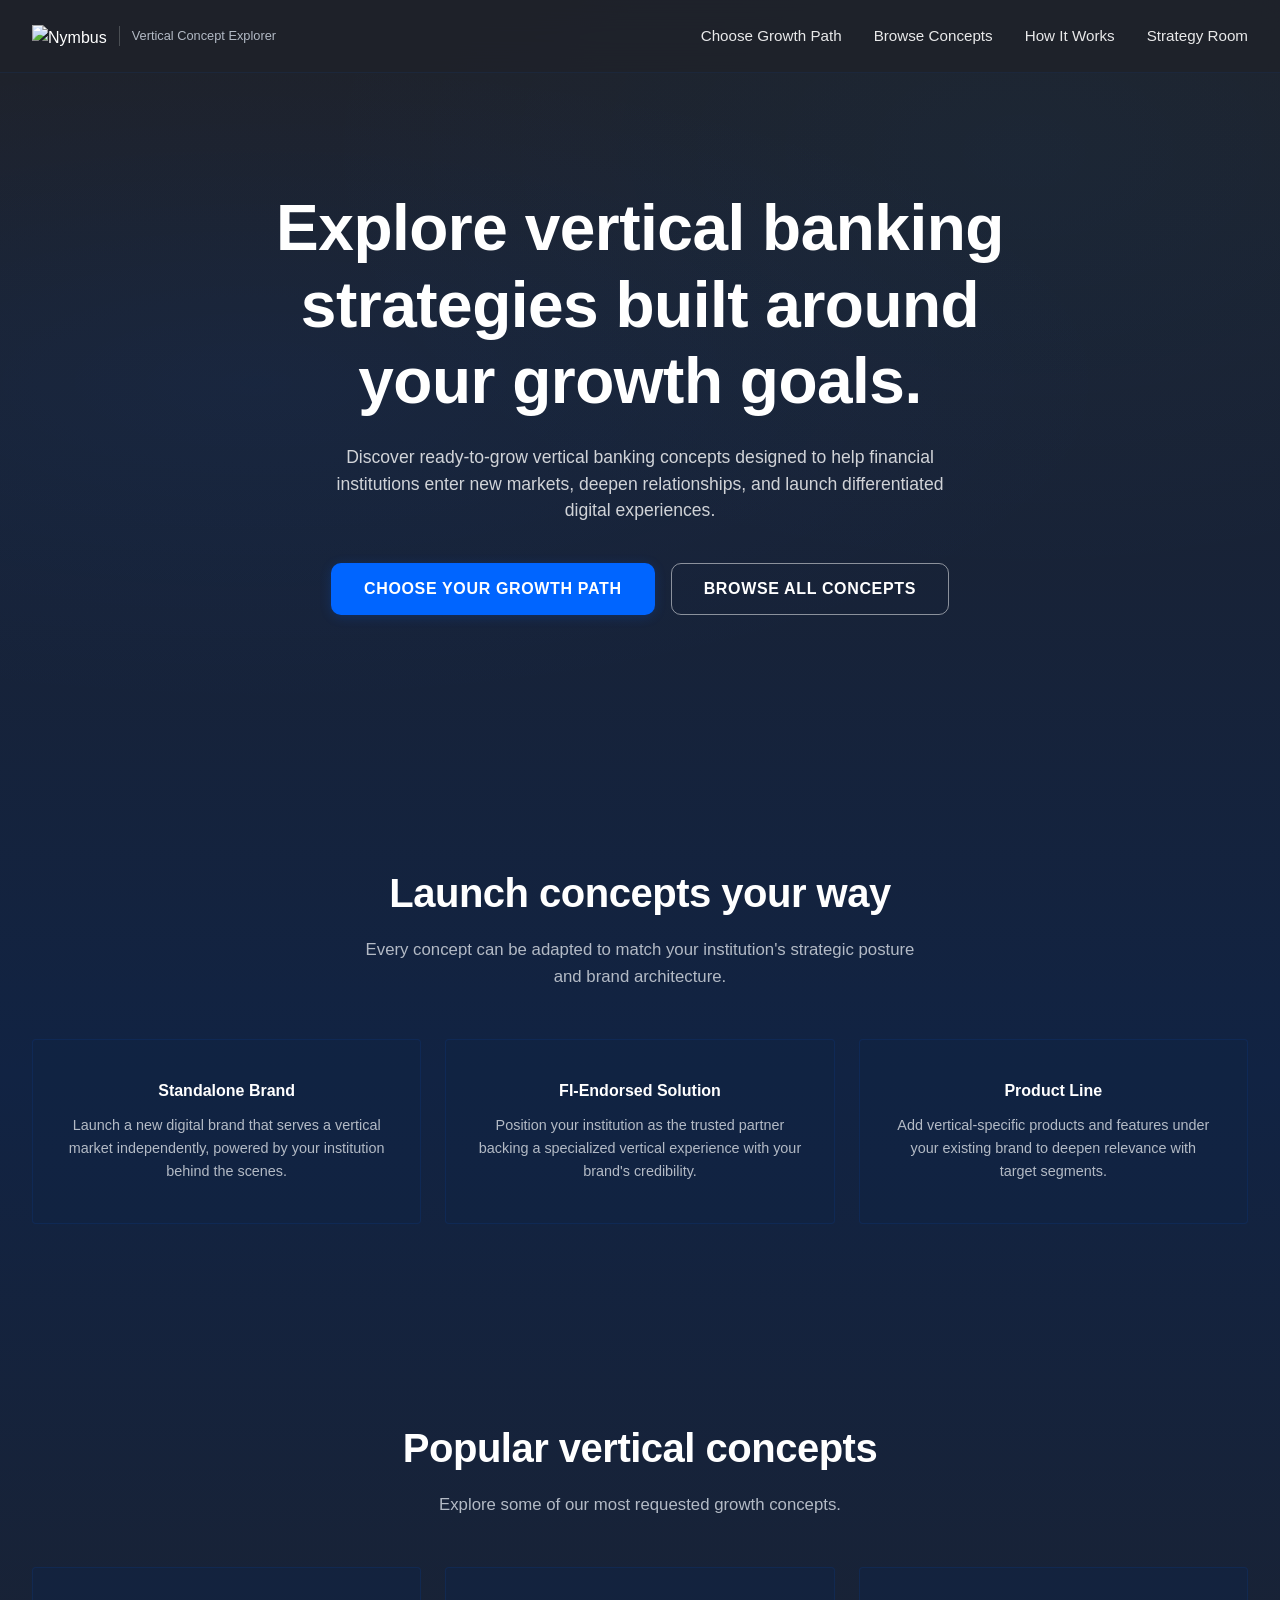
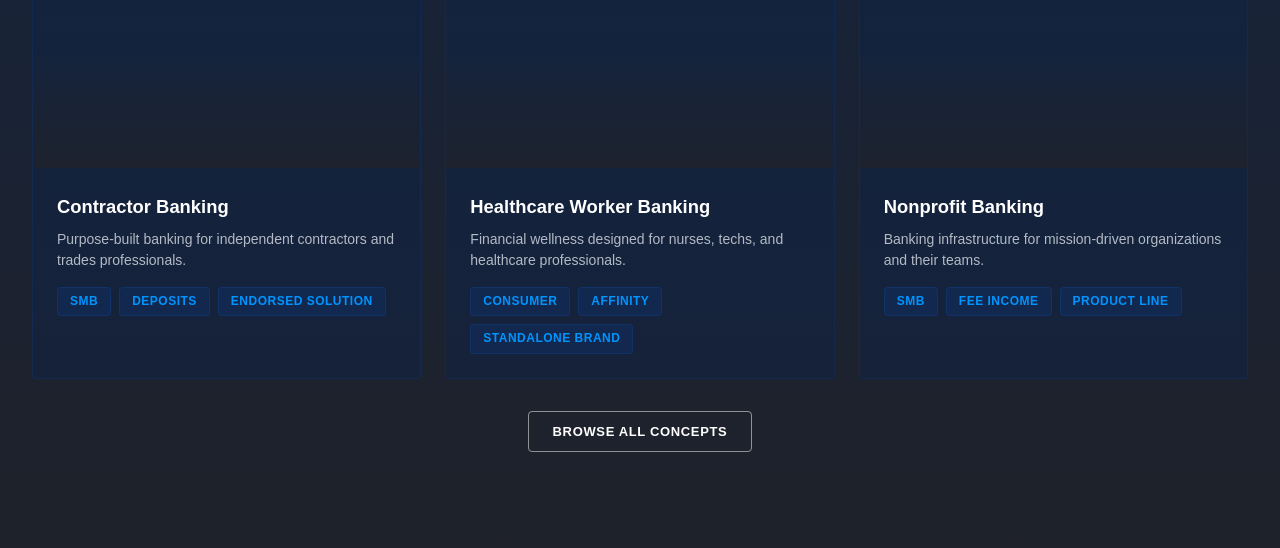
==== index.html @ 47cc2334 "Initial commit: Nymbus Vertical Concept Explorer prototype" ====
<!DOCTYPE html>
<html lang="en">
<head>
  <meta charset="UTF-8" />
  <meta name="viewport" content="width=device-width, initial-scale=1.0" />
  <title>Nymbus Vertical Concept Explorer</title>
  <link rel="stylesheet" href="https://use.typekit.net/bpi2fje.css" />
  <link rel="stylesheet" href="styles.css" />
</head>
<body>
  <nav class="top-nav" id="topNav">
    <div class="nav-container">
      <a href="#" class="nav-logo" onclick="navigateTo('home')">
        <img src="https://res.cloudinary.com/duio2kdnj/image/upload/v1780571440/nymbus-vertical-explorer/nymbus-logo.svg" alt="Nymbus" class="logo-img" />
        <span class="logo-sub">Vertical Concept Explorer</span>
      </a>
      <div class="nav-links">
        <a href="#" onclick="navigateTo('wizard')">Choose Growth Path</a>
        <a href="#" onclick="navigateTo('browse')">Browse Concepts</a>
        <a href="#" onclick="navigateTo('how-it-works')">How It Works</a>
        <a href="#" onclick="navigateTo('strategy-room')">Strategy Room</a>
      </div>
      <button class="nav-toggle" onclick="toggleMobileNav()" aria-label="Toggle navigation">
        <span></span><span></span><span></span>
      </button>
    </div>
    <div class="mobile-nav" id="mobileNav">
      <a href="#" onclick="navigateTo('wizard')">Choose Growth Path</a>
      <a href="#" onclick="navigateTo('browse')">Browse Concepts</a>
      <a href="#" onclick="navigateTo('how-it-works')">How It Works</a>
      <a href="#" onclick="navigateTo('strategy-room')">Strategy Room</a>
    </div>
  </nav>

  <main id="appContent">
    <!-- Pages injected by JS -->
  </main>

  <!-- Strategy Room Modal -->
  <div class="modal-overlay" id="strategyModal">
    <div class="modal-content">
      <button class="modal-close" onclick="closeModal()">&times;</button>
      <h2>Added to Strategy Room</h2>
      <p>This concept has been added to your institution's Aligned strategy room. Your team can review, compare, and prioritize concepts collaboratively.</p>
      <button class="btn btn-primary" onclick="closeModal()">Continue Exploring</button>
    </div>
  </div>

  <script src="data.js"></script>
  <script src="app.js"></script>
</body>
</html>
---- styles.css ----
/* ============================================================
   NYMBUS VERTICAL CONCEPT EXPLORER - STYLES
   Premium fintech visual language
   ============================================================ */

/* --- VARIABLES --- */
:root {
  --navy: #1F222A;
  --navy-light: #112343;
  --navy-mid: #1a2d4a;
  --charcoal: #1F222A;
  --slate: #2d3f54;
  --accent: #0065FF;
  --accent-light: #0094FF;
  --accent-glow: rgba(0, 101, 255, 0.12);
  --accent-gradient: linear-gradient(135deg, #0065FF 0%, #0094FF 100%);
  --text-primary: #FFFFFF;
  --text-secondary: #B3BAC5;
  --text-muted: #7a8a9e;
  --card-bg: rgba(17, 35, 67, 0.6);
  --card-border: rgba(0, 101, 255, 0.1);
  --card-hover-border: rgba(0, 148, 255, 0.3);
  --radius: 4px;
  --radius-lg: 4px;
  --shadow: 0 4px 24px rgba(0, 0, 0, 0.3);
  --shadow-lg: 0 8px 48px rgba(0, 0, 0, 0.4);
  --transition: all 0.3s cubic-bezier(0.4, 0, 0.2, 1);
  --font: 'proxima-nova', -apple-system, BlinkMacSystemFont, 'Segoe UI', sans-serif;
  --purple: #998DD9;
  --green: #36B37E;
  --teal: #00C7E6;
  --amber: #FFAB00;
}

/* --- RESET & BASE --- */
*, *::before, *::after {
  margin: 0;
  padding: 0;
  box-sizing: border-box;
}

html {
  scroll-behavior: smooth;
}

body {
  font-family: var(--font);
  background: linear-gradient(#1F222A 0%, #112343 50%, #1F222A 100%);
  color: var(--text-primary);
  line-height: 1.6;
  min-height: 100vh;
  overflow-x: hidden;
  -webkit-font-smoothing: antialiased;
}

a {
  text-decoration: none;
  color: inherit;
}

ul {
  list-style: none;
}

img {
  max-width: 100%;
  display: block;
}

.container {
  max-width: 1280px;
  margin: 0 auto;
  padding: 0 2rem;
}

.text-center {
  text-align: center;
}

/* --- NAVIGATION --- */
.top-nav {
  position: fixed;
  top: 0;
  left: 0;
  right: 0;
  z-index: 1000;
  background: rgba(31, 34, 42, 0.89);
  backdrop-filter: blur(20px);
  border-bottom: 1px solid rgba(0, 101, 255, 0.08);
}

.nav-container {
  max-width: 1280px;
  margin: 0 auto;
  padding: 0 2rem;
  display: flex;
  align-items: center;
  justify-content: space-between;
  height: 72px;
}

.nav-logo {
  display: flex;
  align-items: center;
  gap: 0.75rem;
}

.logo-img {
  height: 22px;
  width: auto;
}

.logo-sub {
  font-size: 0.8rem;
  color: var(--text-secondary);
  font-weight: 400;
  border-left: 1px solid rgba(255, 255, 255, 0.2);
  padding-left: 0.75rem;
}

.nav-links {
  display: flex;
  gap: 2rem;
}

.nav-links a {
  font-size: 15.2px;
  color: rgba(255, 255, 255, 0.9);
  transition: var(--transition);
  font-weight: 400;
}

.nav-links a:hover {
  color: var(--accent-light);
}

.nav-toggle {
  display: none;
  flex-direction: column;
  gap: 5px;
  background: none;
  border: none;
  cursor: pointer;
  padding: 8px;
}

.nav-toggle span {
  display: block;
  width: 24px;
  height: 2px;
  background: var(--text-primary);
  transition: var(--transition);
  border-radius: 2px;
}

.nav-toggle.active span:nth-child(1) {
  transform: rotate(45deg) translate(5px, 5px);
}

.nav-toggle.active span:nth-child(2) {
  opacity: 0;
}

.nav-toggle.active span:nth-child(3) {
  transform: rotate(-45deg) translate(5px, -5px);
}

.mobile-nav {
  display: none;
  flex-direction: column;
  padding: 1rem 2rem 1.5rem;
  gap: 1rem;
  border-top: 1px solid rgba(0, 101, 255, 0.08);
}

.mobile-nav.active {
  display: flex;
}

.mobile-nav a {
  color: var(--text-secondary);
  font-size: 1rem;
  padding: 0.5rem 0;
}

/* --- BUTTONS --- */
.btn {
  display: inline-flex;
  align-items: center;
  justify-content: center;
  gap: 0.5rem;
  padding: 0.75rem 1.5rem;
  border-radius: 4px;
  font-family: var(--font);
  font-size: 13px;
  font-weight: 700;
  letter-spacing: 0.65px;
  text-transform: uppercase;
  cursor: pointer;
  transition: var(--transition);
  border: none;
  white-space: nowrap;
}

.btn-primary {
  background: var(--accent);
  color: #fff;
  border: 1px solid rgba(0, 101, 255, 0.5);
  box-shadow: 0 2px 12px rgba(0, 101, 255, 0.2);
}

.btn-primary:hover {
  background: var(--accent-light);
  transform: translateY(-1px);
  box-shadow: 0 4px 20px rgba(0, 101, 255, 0.3);
}

.btn-primary:disabled {
  opacity: 0.4;
  cursor: not-allowed;
  transform: none;
  box-shadow: none;
}

.btn-secondary {
  background: transparent;
  color: #fff;
  border: 1px solid rgba(255, 255, 255, 0.5);
}

.btn-secondary:hover {
  background: rgba(255, 255, 255, 0.05);
  border-color: rgba(255, 255, 255, 0.7);
}

.btn-ghost {
  background: transparent;
  color: var(--text-secondary);
}

.btn-ghost:hover {
  color: var(--text-primary);
}

.btn-lg {
  padding: 1rem 2rem;
  font-size: 1rem;
  border-radius: 10px;
}

.btn-sm {
  padding: 0.5rem 1rem;
  font-size: 0.8rem;
}

.btn-full {
  width: 100%;
}

/* --- HERO SECTION --- */
.hero {
  position: relative;
  min-height: 85vh;
  display: flex;
  align-items: center;
  justify-content: center;
  padding: 120px 2rem 80px;
  overflow: hidden;
}

.hero-bg {
  position: absolute;
  inset: 0;
  background:
    radial-gradient(ellipse at 20% 50%, rgba(0, 101, 255, 0.06) 0%, transparent 60%),
    radial-gradient(ellipse at 80% 20%, rgba(0, 148, 255, 0.04) 0%, transparent 50%);
}

.hero-content {
  position: relative;
  max-width: 800px;
  text-align: center;
}

.hero-headline {
  font-size: clamp(2.2rem, 5vw, 64px);
  font-weight: 800;
  line-height: 1.2;
  letter-spacing: -0.5px;
  margin-bottom: 1.5rem;
  color: #FFFFFF;
}

.hero-subhead {
  font-size: clamp(1rem, 2vw, 1.1rem);
  color: rgba(255, 255, 255, 0.8);
  line-height: 1.5;
  margin-bottom: 2.5rem;
  max-width: 640px;
  margin-left: auto;
  margin-right: auto;
}

.hero-ctas {
  display: flex;
  gap: 1rem;
  justify-content: center;
  flex-wrap: wrap;
}

/* --- BRAND MODELS SECTION --- */
.brand-models {
  padding: 6rem 0;
  background: transparent;
}

.section-title {
  font-size: 40px;
  font-weight: 700;
  letter-spacing: -0.5px;
  text-align: center;
  margin-bottom: 0.75rem;
}

.section-subtitle {
  text-align: center;
  color: var(--text-secondary);
  font-size: 1.05rem;
  margin-bottom: 3rem;
  max-width: 560px;
  margin-left: auto;
  margin-right: auto;
}

.models-grid {
  display: grid;
  grid-template-columns: repeat(auto-fit, minmax(280px, 1fr));
  gap: 1.5rem;
}

.model-card {
  background: var(--card-bg);
  border: 1px solid var(--card-border);
  border-radius: var(--radius-lg);
  padding: 2.5rem 2rem;
  text-align: center;
  transition: var(--transition);
}

.model-card:hover {
  border-color: var(--card-hover-border);
  transform: translateY(-4px);
  box-shadow: var(--shadow);
}

.model-card h3 {
  font-size: 16px;
  font-weight: 600;
  line-height: 1.375;
  margin-bottom: 0.75rem;
}

.model-card p {
  color: var(--text-secondary);
  font-size: 0.9rem;
  line-height: 1.6;
}

/* --- FEATURED PREVIEW --- */
.featured-preview {
  padding: 6rem 0;
}

.preview-grid {
  display: grid;
  grid-template-columns: repeat(auto-fit, minmax(320px, 1fr));
  gap: 1.5rem;
}

/* --- CONCEPT CARDS --- */
.concept-card {
  background: var(--card-bg);
  border: 1px solid var(--card-border);
  border-radius: var(--radius-lg);
  overflow: hidden;
  cursor: pointer;
  transition: var(--transition);
}

.concept-card:hover {
  border-color: var(--card-hover-border);
  transform: translateY(-4px);
  box-shadow: var(--shadow-lg);
}

.card-image {
  height: 200px;
  background-size: cover;
  background-position: center;
  position: relative;
}

.card-image-overlay {
  position: absolute;
  inset: 0;
  background: linear-gradient(180deg, transparent 40%, rgba(31, 34, 42, 0.8) 100%);
}

.card-body {
  padding: 1.5rem;
}

.card-title {
  font-size: 1.15rem;
  font-weight: 600;
  margin-bottom: 0.5rem;
}

.card-desc {
  color: var(--text-secondary);
  font-size: 0.875rem;
  line-height: 1.5;
  margin-bottom: 1rem;
}

.card-tags {
  display: flex;
  flex-wrap: wrap;
  gap: 0.5rem;
}

.card-actions {
  display: flex;
  gap: 0.75rem;
  margin-top: 1.25rem;
  flex-wrap: wrap;
}

/* --- TAGS --- */
.tag {
  display: inline-block;
  padding: 0.25rem 0.75rem;
  border-radius: 4px;
  font-size: 12px;
  font-weight: 700;
  letter-spacing: 0.5px;
  text-transform: uppercase;
  background: rgba(0, 101, 255, 0.1);
  color: var(--accent-light);
  border: 1px solid rgba(0, 101, 255, 0.15);
}

.tag-light {
  background: rgba(255, 255, 255, 0.15);
  color: #fff;
  border-color: rgba(255, 255, 255, 0.25);
}


/* --- WIZARD --- */
.wizard-page {
  min-height: 100vh;
  display: flex;
  align-items: center;
  justify-content: center;
  padding: 120px 2rem 80px;
}

.wizard-container {
  max-width: 720px;
  width: 100%;
}

.wizard-progress {
  margin-bottom: 3rem;
}

.progress-bar {
  height: 4px;
  background: var(--slate);
  border-radius: 4px;
  overflow: hidden;
  margin-bottom: 1.5rem;
}

.progress-fill {
  height: 100%;
  background: var(--accent-gradient);
  transition: width 0.4s cubic-bezier(0.4, 0, 0.2, 1);
  border-radius: 4px;
}

.progress-steps {
  display: flex;
  justify-content: space-between;
}

.progress-step {
  width: 32px;
  height: 32px;
  border-radius: 50%;
  display: flex;
  align-items: center;
  justify-content: center;
  font-size: 0.8rem;
  font-weight: 600;
  background: var(--slate);
  color: var(--text-muted);
  transition: var(--transition);
}

.progress-step.active {
  background: var(--accent);
  color: #fff;
  box-shadow: 0 0 12px rgba(0, 101, 255, 0.4);
}

.progress-step.completed {
  background: rgba(0, 101, 255, 0.2);
  color: var(--accent-light);
}

.wizard-content {
  text-align: center;
}

.wizard-question {
  font-size: clamp(1.8rem, 4vw, 2.4rem);
  font-weight: 700;
  margin-bottom: 0.75rem;
}

.wizard-subtitle {
  color: var(--text-secondary);
  font-size: 1rem;
  margin-bottom: 2.5rem;
}

.wizard-options {
  display: grid;
  gap: 0.75rem;
  margin-bottom: 2.5rem;
}

.wizard-option {
  display: flex;
  align-items: center;
  gap: 1.25rem;
  padding: 1.25rem 1.5rem;
  background: var(--card-bg);
  border: 1px solid var(--card-border);
  border-radius: var(--radius);
  cursor: pointer;
  transition: var(--transition);
  text-align: left;
  font-family: var(--font);
  color: var(--text-primary);
  width: 100%;
}

.wizard-option:hover {
  border-color: var(--card-hover-border);
  background: rgba(0, 101, 255, 0.05);
}

.wizard-option.selected {
  border-color: var(--accent);
  background: var(--accent-glow);
  box-shadow: 0 0 20px rgba(0, 101, 255, 0.1);
}

.option-content {
  display: flex;
  flex-direction: column;
  gap: 0.2rem;
}

.option-label {
  font-size: 1rem;
  font-weight: 600;
}

.option-desc {
  font-size: 0.85rem;
  color: var(--text-secondary);
}

.wizard-nav {
  display: flex;
  justify-content: space-between;
  align-items: center;
}

/* --- RESULTS PAGE --- */
.results-page {
  padding: 120px 0 80px;
}

.results-header {
  text-align: center;
  margin-bottom: 3rem;
}

.results-header h1 {
  font-size: clamp(1.8rem, 4vw, 2.4rem);
  font-weight: 700;
  margin-bottom: 1.5rem;
}

.results-why {
  max-width: 640px;
  margin: 0 auto;
  padding: 1.5rem 2rem;
  background: var(--accent-glow);
  border: 1px solid rgba(0, 101, 255, 0.15);
  border-radius: var(--radius);
}

.results-why h3 {
  font-size: 0.9rem;
  color: var(--accent-light);
  text-transform: uppercase;
  letter-spacing: 0.5px;
  margin-bottom: 0.5rem;
}

.results-why p {
  color: var(--text-secondary);
  font-size: 0.95rem;
}

.results-grid {
  display: grid;
  grid-template-columns: repeat(auto-fit, minmax(320px, 1fr));
  gap: 1.5rem;
  margin-bottom: 3rem;
}

.results-actions {
  display: flex;
  justify-content: center;
  gap: 1rem;
  flex-wrap: wrap;
}

/* --- BROWSE PAGE (Netflix-style) --- */
.browse-page {
  padding-top: 72px;
}

.browse-hero {
  padding: 4rem 2rem 2rem;
  text-align: center;
}

.browse-hero h1 {
  font-size: clamp(1.8rem, 4vw, 2.8rem);
  font-weight: 700;
  margin-bottom: 0.75rem;
}

.browse-hero p {
  color: var(--text-secondary);
  font-size: 1.05rem;
  max-width: 560px;
  margin: 0 auto;
}

.browse-row {
  padding: 2rem 0;
}

.row-title {
  font-size: 1.4rem;
  font-weight: 600;
  padding: 0 2rem;
  margin-bottom: 1.25rem;
}

.row-scroll {
  display: flex;
  gap: 1.25rem;
  overflow-x: auto;
  padding: 0 2rem 1.5rem;
  scroll-snap-type: x mandatory;
  -webkit-overflow-scrolling: touch;
  scrollbar-width: none;
}

.row-scroll::-webkit-scrollbar {
  display: none;
}

.browse-tile {
  flex-shrink: 0;
  width: 320px;
  border-radius: var(--radius-lg);
  overflow: hidden;
  cursor: pointer;
  transition: var(--transition);
  scroll-snap-align: start;
  background: var(--card-bg);
  border: 1px solid var(--card-border);
}

.browse-tile:hover {
  transform: scale(1.03);
  border-color: var(--card-hover-border);
  box-shadow: var(--shadow-lg);
}

.tile-image {
  height: 180px;
  background-size: cover;
  background-position: center;
  position: relative;
}

.tile-overlay {
  position: absolute;
  inset: 0;
  background: linear-gradient(180deg, transparent 30%, rgba(31, 34, 42, 0.7) 100%);
}

.tile-content {
  padding: 1.25rem;
}

.tile-name {
  font-size: 1.05rem;
  font-weight: 600;
  margin-bottom: 0.4rem;
}

.tile-desc {
  font-size: 0.8rem;
  color: var(--text-secondary);
  margin-bottom: 0.75rem;
  line-height: 1.4;
}

.tile-tags {
  display: flex;
  flex-wrap: wrap;
  gap: 0.4rem;
}

/* --- CONCEPT DETAIL PAGE --- */
.concept-detail {
  padding-top: 72px;
}

.concept-hero {
  height: 50vh;
  min-height: 360px;
  background-size: cover;
  background-position: center;
  position: relative;
  display: flex;
  align-items: flex-end;
}

.concept-hero-overlay {
  position: absolute;
  inset: 0;
  background: linear-gradient(180deg, rgba(31, 34, 42, 0.3) 0%, rgba(31, 34, 42, 0.95) 100%);
}

.concept-hero-content {
  position: relative;
  padding: 3rem 2rem;
  max-width: 1280px;
  margin: 0 auto;
  width: 100%;
}

.btn-back {
  margin-bottom: 1.5rem;
}

.concept-hero-content h1 {
  font-size: clamp(2rem, 5vw, 3rem);
  font-weight: 700;
  margin-bottom: 0.75rem;
}

.concept-hero-desc {
  font-size: 1.1rem;
  color: var(--text-secondary);
  margin-bottom: 1.25rem;
  max-width: 600px;
}

.concept-hero-tags {
  display: flex;
  gap: 0.5rem;
  flex-wrap: wrap;
}

.concept-body {
  padding-top: 3rem;
  padding-bottom: 4rem;
}

.concept-grid {
  display: grid;
  grid-template-columns: 1fr 360px;
  gap: 3rem;
}

.detail-section {
  margin-bottom: 2.5rem;
}

.detail-section h2 {
  font-size: 16px;
  font-weight: 700;
  letter-spacing: 0.8px;
  text-transform: uppercase;
  margin-bottom: 0.75rem;
  color: var(--accent-light);
}

.detail-section p {
  color: var(--text-secondary);
  line-height: 1.7;
}

.feature-list {
  list-style: none;
}

.feature-list li {
  padding: 0.6rem 0;
  padding-left: 1.5rem;
  position: relative;
  color: var(--text-secondary);
  border-bottom: 1px solid rgba(0, 101, 255, 0.05);
}

.feature-list li::before {
  content: '→';
  position: absolute;
  left: 0;
  color: var(--accent);
}

/* --- SIDEBAR --- */
.sidebar-card {
  background: var(--card-bg);
  border: 1px solid var(--card-border);
  border-radius: var(--radius-lg);
  padding: 2rem;
  margin-bottom: 1.5rem;
}

.sidebar-card h3 {
  font-size: 1rem;
  font-weight: 600;
  margin-bottom: 1.25rem;
}

.sidebar-facts {
  display: flex;
  flex-direction: column;
  gap: 1rem;
}

.fact {
  display: flex;
  justify-content: space-between;
  align-items: center;
  padding-bottom: 0.75rem;
  border-bottom: 1px solid rgba(0, 101, 255, 0.06);
}

.fact-label {
  font-size: 0.85rem;
  color: var(--text-muted);
}

.fact-value {
  font-size: 0.9rem;
  font-weight: 500;
  color: var(--text-primary);
}

.sidebar-actions {
  display: flex;
  flex-direction: column;
  gap: 0.75rem;
}

.related-section {
  margin-top: 4rem;
  padding-top: 3rem;
  border-top: 1px solid rgba(0, 101, 255, 0.08);
}

.related-section h2 {
  font-size: 1.5rem;
  font-weight: 600;
  margin-bottom: 1.5rem;
}

.related-grid {
  display: grid;
  grid-template-columns: repeat(auto-fit, minmax(300px, 1fr));
  gap: 1.5rem;
}

/* --- HOW IT WORKS --- */
.how-it-works-page {
  padding: 140px 0 80px;
}

.how-it-works-page h1 {
  font-size: clamp(2rem, 4vw, 3rem);
  font-weight: 700;
  text-align: center;
  margin-bottom: 0.75rem;
}

.page-subtitle {
  text-align: center;
  color: var(--text-secondary);
  font-size: 1.05rem;
  max-width: 560px;
  margin: 0 auto 3rem;
}

.steps-grid {
  display: grid;
  grid-template-columns: repeat(auto-fit, minmax(260px, 1fr));
  gap: 1.5rem;
}

.step-card {
  background: var(--card-bg);
  border: 1px solid var(--card-border);
  border-radius: var(--radius-lg);
  padding: 2.5rem 2rem;
  transition: var(--transition);
}

.step-card:hover {
  border-color: var(--card-hover-border);
  transform: translateY(-2px);
}

.step-number {
  font-size: 2.5rem;
  font-weight: 800;
  color: var(--accent);
  margin-bottom: 1rem;
}

.step-card h3 {
  font-size: 1.15rem;
  font-weight: 600;
  margin-bottom: 0.75rem;
}

.step-card p {
  color: var(--text-secondary);
  font-size: 0.9rem;
  line-height: 1.6;
}

/* --- STRATEGY ROOM --- */
.strategy-room-page {
  padding: 140px 0 80px;
}

.strategy-room-page h1 {
  font-size: clamp(2rem, 4vw, 3rem);
  font-weight: 700;
  text-align: center;
  margin-bottom: 0.75rem;
}

.empty-state {
  text-align: center;
  padding: 4rem 2rem;
  max-width: 500px;
  margin: 3rem auto 0;
}

.empty-state h2 {
  font-size: 1.4rem;
  margin-bottom: 0.75rem;
}

.empty-state p {
  color: var(--text-secondary);
  font-size: 0.95rem;
  margin-bottom: 2rem;
  line-height: 1.6;
}

.empty-actions {
  display: flex;
  gap: 1rem;
  justify-content: center;
  flex-wrap: wrap;
}

/* --- MODAL --- */
.modal-overlay {
  position: fixed;
  inset: 0;
  z-index: 2000;
  background: rgba(0, 0, 0, 0.7);
  backdrop-filter: blur(8px);
  display: flex;
  align-items: center;
  justify-content: center;
  padding: 2rem;
  opacity: 0;
  pointer-events: none;
  transition: opacity 0.3s ease;
}

.modal-overlay.active {
  opacity: 1;
  pointer-events: all;
}

.modal-content {
  background: var(--charcoal);
  border: 1px solid var(--card-border);
  border-radius: 4px;
  padding: 3rem;
  max-width: 480px;
  width: 100%;
  text-align: center;
  position: relative;
  transform: scale(0.95);
  transition: transform 0.3s ease;
}

.modal-overlay.active .modal-content {
  transform: scale(1);
}

.modal-close {
  position: absolute;
  top: 1rem;
  right: 1.25rem;
  background: none;
  border: none;
  color: var(--text-muted);
  font-size: 1.5rem;
  cursor: pointer;
  padding: 0.5rem;
  line-height: 1;
}

.modal-close:hover {
  color: var(--text-primary);
}

.modal-content h2 {
  font-size: 1.4rem;
  margin-bottom: 0.75rem;
}

.modal-content p {
  color: var(--text-secondary);
  font-size: 0.95rem;
  line-height: 1.6;
  margin-bottom: 2rem;
}

/* --- RESPONSIVE --- */
@media (max-width: 1024px) {
  .concept-grid {
    grid-template-columns: 1fr;
  }

  .concept-sidebar {
    order: -1;
  }
}

@media (max-width: 768px) {
  .nav-links {
    display: none;
  }

  .nav-toggle {
    display: flex;
  }

  .mobile-nav {
    display: none;
  }

  .mobile-nav.active {
    display: flex;
  }

  .hero {
    min-height: 70vh;
    padding: 100px 1.5rem 60px;
  }

  .hero-ctas {
    flex-direction: column;
    align-items: center;
  }

  .models-grid {
    grid-template-columns: 1fr;
  }

  .preview-grid,
  .results-grid,
  .related-grid {
    grid-template-columns: 1fr;
  }

  .browse-tile {
    width: 280px;
  }

  .wizard-option {
    padding: 1rem 1.25rem;
  }

  .concept-hero {
    height: 40vh;
    min-height: 280px;
  }

  .concept-hero-content {
    padding: 2rem 1.5rem;
  }

  .steps-grid {
    grid-template-columns: 1fr;
  }

  .container {
    padding: 0 1.5rem;
  }
}

@media (max-width: 480px) {
  .hero-headline {
    font-size: 1.8rem;
  }

  .wizard-question {
    font-size: 1.5rem;
  }

  .browse-tile {
    width: 260px;
  }

  .logo-sub {
    display: none;
  }
}

/* --- TRANSITIONS --- */
#appContent {
  transition: opacity 0.2s ease, transform 0.2s ease;
}

/* --- SCROLLBAR STYLING --- */
::-webkit-scrollbar {
  width: 8px;
  height: 8px;
}

::-webkit-scrollbar-track {
  background: var(--navy);
}

::-webkit-scrollbar-thumb {
  background: var(--slate);
  border-radius: 4px;
}

::-webkit-scrollbar-thumb:hover {
  background: var(--text-muted);
}
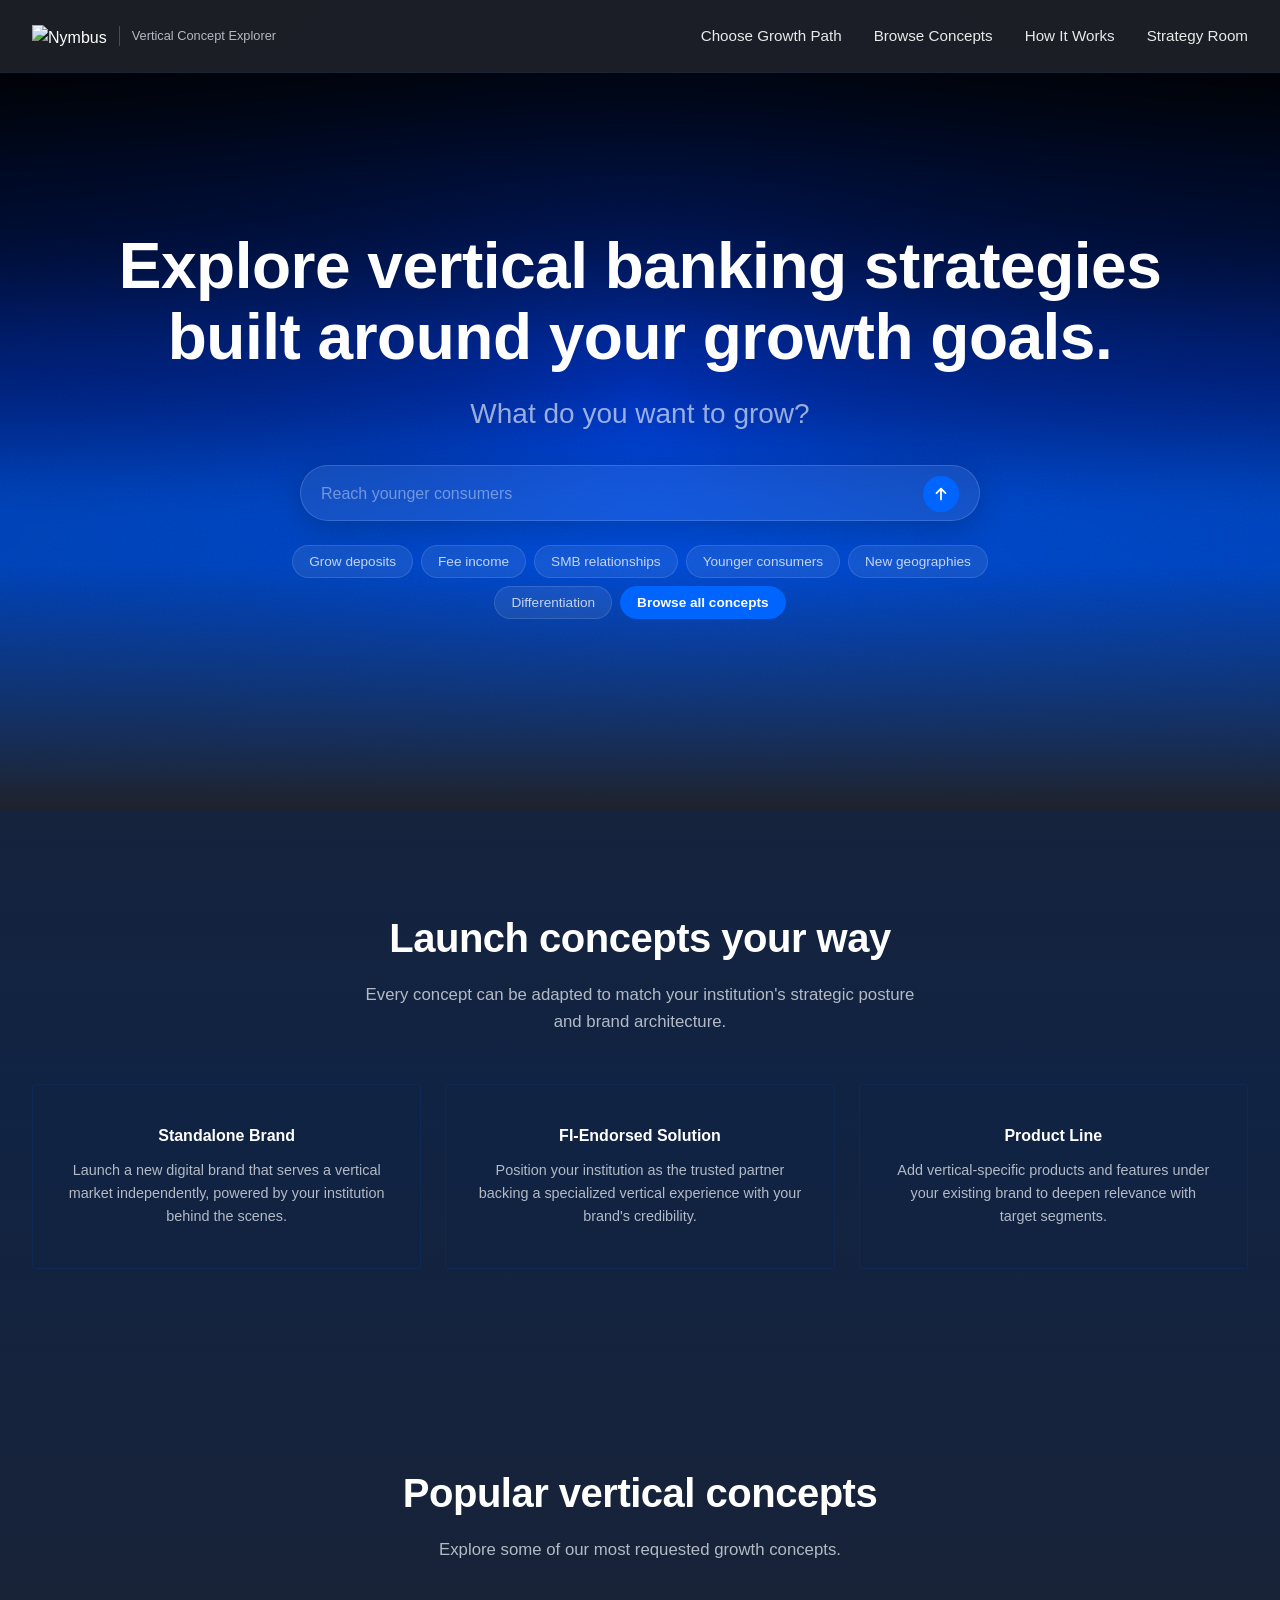
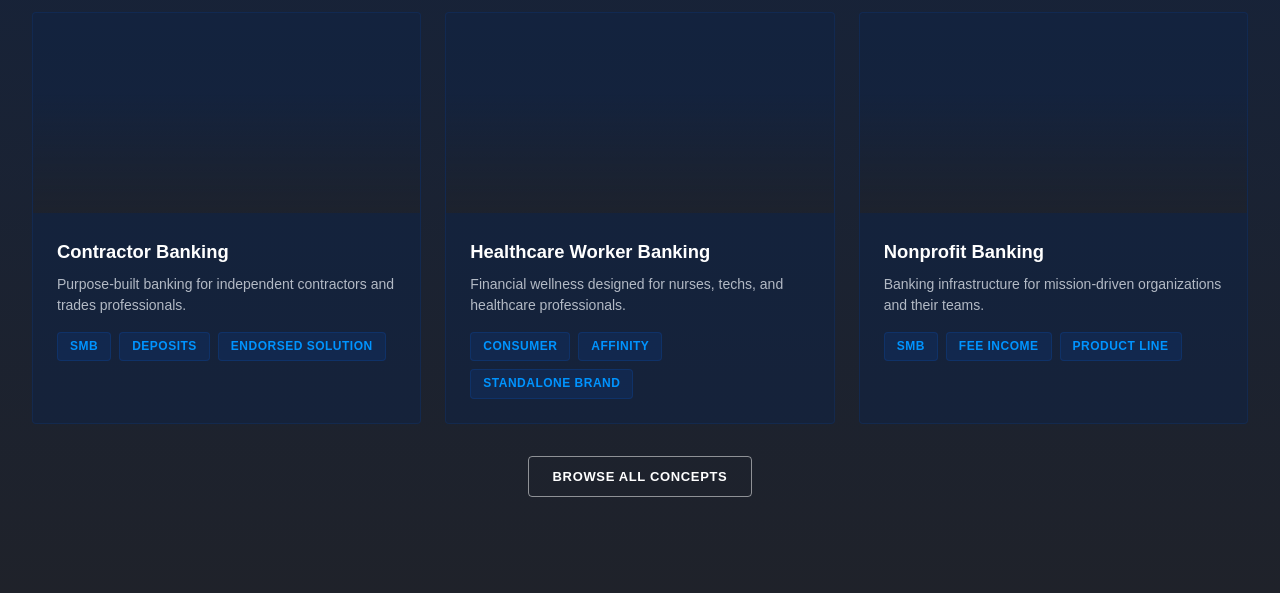
==== commit 92035bab: "Replace wizard hero with chat-style guided flow interface - Add WebGL shader background with mouse-r" ====
--- a/index.html
+++ b/index.html
@@ -47,6 +47,7 @@
   </div>
 
   <script src="data.js"></script>
+  <script src="chat-hero.js"></script>
   <script src="app.js"></script>
 </body>
 </html>
--- a/styles.css
+++ b/styles.css
@@ -257,10 +257,10 @@
   width: 100%;
 }
 
-/* --- HERO SECTION --- */
-.hero {
+/* --- CHAT HERO SECTION --- */
+.chat-hero {
   position: relative;
-  min-height: 85vh;
+  min-height: 90vh;
   display: flex;
   align-items: center;
   justify-content: center;
@@ -268,44 +268,343 @@
   overflow: hidden;
 }
 
-.hero-bg {
+.chat-hero-canvas {
   position: absolute;
   inset: 0;
-  background:
-    radial-gradient(ellipse at 20% 50%, rgba(0, 101, 255, 0.06) 0%, transparent 60%),
-    radial-gradient(ellipse at 80% 20%, rgba(0, 148, 255, 0.04) 0%, transparent 50%);
-}
-
-.hero-content {
+  width: 100%;
+  height: 100%;
+  display: block;
+}
+
+.chat-hero-grain {
+  position: absolute;
+  inset: 0;
+  pointer-events: none;
+  mix-blend-mode: overlay;
+  opacity: 0.15;
+  background-image: url("data:image/svg+xml,%3Csvg viewBox='0 0 512 512' xmlns='http://www.w3.org/2000/svg'%3E%3Cfilter id='noise'%3E%3CfeTurbulence type='fractalNoise' baseFrequency='0.9' numOctaves='4' stitchTiles='stitch'/%3E%3C/filter%3E%3Crect width='100%25' height='100%25' filter='url(%23noise)'/%3E%3C/svg%3E");
+}
+
+.chat-hero-fade {
+  position: absolute;
+  bottom: 0;
+  left: 0;
+  right: 0;
+  height: 30%;
+  background: linear-gradient(to bottom, transparent, #1F222A);
+  pointer-events: none;
+}
+
+.chat-hero-content {
   position: relative;
-  max-width: 800px;
+  z-index: 10;
+  width: 100%;
+  max-width: 1140px;
+  margin: 0 auto;
   text-align: center;
 }
 
-.hero-headline {
+.chat-hero-headline {
   font-size: clamp(2.2rem, 5vw, 64px);
   font-weight: 800;
-  line-height: 1.2;
+  line-height: 1.1;
   letter-spacing: -0.5px;
+  color: #fff;
   margin-bottom: 1.5rem;
-  color: #FFFFFF;
-}
-
-.hero-subhead {
-  font-size: clamp(1rem, 2vw, 1.1rem);
+}
+
+.chat-hero-subquestion {
+  font-size: clamp(1.2rem, 2.5vw, 28px);
+  color: rgba(255, 255, 255, 0.6);
+  line-height: 1.3;
+  margin-bottom: 2rem;
+}
+
+/* --- CHAT PROMPT BOX --- */
+.chat-prompt-wrapper {
+  max-width: 680px;
+  margin: 0 auto 1.5rem;
+}
+
+.chat-prompt-box {
+  background: rgba(255, 255, 255, 0.08);
+  backdrop-filter: blur(16px);
+  -webkit-backdrop-filter: blur(16px);
+  border: 1px solid rgba(255, 255, 255, 0.15);
+  border-radius: 28px;
+  overflow: hidden;
+  transition: max-height 0.4s ease-in-out;
+  max-height: 56px;
+  box-shadow: 0 8px 32px rgba(0, 0, 0, 0.2);
+}
+
+.chat-input-row {
+  display: flex;
+  align-items: center;
+  padding: 0 1.25rem;
+  height: 56px;
+}
+
+.chat-input-container {
+  flex: 1;
+  position: relative;
+  height: 100%;
+  display: flex;
+  align-items: center;
+}
+
+.chat-input {
+  width: 100%;
+  background: transparent;
+  border: none;
+  outline: none;
+  color: #fff;
+  font-family: var(--font);
+  font-size: 1rem;
+  position: relative;
+  z-index: 2;
+}
+
+.chat-placeholder {
+  position: absolute;
+  inset: 0;
+  display: flex;
+  align-items: center;
+  color: rgba(255, 255, 255, 0.4);
+  font-size: 1rem;
+  pointer-events: none;
+  z-index: 1;
+  transition: opacity 0.4s ease, transform 0.4s ease;
+}
+
+.chat-submit-btn {
+  width: 36px;
+  height: 36px;
+  display: flex;
+  align-items: center;
+  justify-content: center;
+  background: #0065FF;
+  color: #fff;
+  border: none;
+  border-radius: 50%;
+  cursor: pointer;
+  flex-shrink: 0;
+  margin-left: 1rem;
+  transition: background 0.2s ease;
+}
+
+.chat-submit-btn:hover {
+  background: #0050cc;
+}
+
+/* --- CHAT RESPONSE AREA --- */
+#chatResponse {
+  overflow: hidden;
+}
+
+.chat-response-inner {
+  padding: 0 1.5rem 1.5rem;
+  text-align: left;
+}
+
+.chat-divider {
+  height: 1px;
+  background: rgba(255, 255, 255, 0.1);
+  margin-bottom: 1.25rem;
+}
+
+.chat-step-indicator {
+  font-size: 12px;
+  font-weight: 700;
+  letter-spacing: 0.6px;
+  text-transform: uppercase;
+  color: var(--accent-light);
+  margin-bottom: 0.5rem;
+}
+
+.chat-response-heading {
+  font-size: 1.15rem;
+  font-weight: 700;
+  color: #fff;
+  margin-bottom: 1rem;
+}
+
+.chat-response-body {
+  font-size: 0.9rem;
+  color: rgba(255, 255, 255, 0.6);
+  line-height: 1.6;
+  margin-bottom: 1.25rem;
+}
+
+/* --- CHAT OPTION PILLS (inside response) --- */
+.chat-option-pills {
+  display: flex;
+  flex-wrap: wrap;
+  gap: 0.5rem;
+}
+
+.chat-option-pill {
+  padding: 0.5rem 1rem;
+  background: rgba(255, 255, 255, 0.08);
+  border: 1px solid rgba(255, 255, 255, 0.15);
+  color: rgba(255, 255, 255, 0.85);
+  font-family: var(--font);
+  font-size: 0.85rem;
+  font-weight: 500;
+  border-radius: 100px;
+  cursor: pointer;
+  transition: all 0.2s ease;
+}
+
+.chat-option-pill:hover {
+  background: rgba(255, 255, 255, 0.18);
+  border-color: rgba(255, 255, 255, 0.3);
+  color: #fff;
+}
+
+/* --- CHAT RESULT CARDS --- */
+.chat-result-cards {
+  display: flex;
+  flex-direction: column;
+  gap: 0.75rem;
+  margin-bottom: 1.25rem;
+}
+
+.chat-result-card {
+  display: flex;
+  align-items: center;
+  gap: 0.75rem;
+  padding: 0.6rem;
+  background: rgba(255, 255, 255, 0.05);
+  border: 1px solid rgba(255, 255, 255, 0.1);
+  border-radius: 12px;
+  cursor: pointer;
+  transition: all 0.2s ease;
+}
+
+.chat-result-card:hover {
+  background: rgba(255, 255, 255, 0.12);
+  border-color: rgba(0, 148, 255, 0.3);
+}
+
+.chat-result-img {
+  width: 48px;
+  height: 48px;
+  border-radius: 8px;
+  background-size: cover;
+  background-position: center;
+  flex-shrink: 0;
+}
+
+.chat-result-info {
+  display: flex;
+  flex-direction: column;
+  gap: 0.15rem;
+  overflow: hidden;
+}
+
+.chat-result-name {
+  font-size: 0.9rem;
+  font-weight: 600;
+  color: #fff;
+}
+
+.chat-result-desc {
+  font-size: 0.75rem;
+  color: rgba(255, 255, 255, 0.5);
+  white-space: nowrap;
+  overflow: hidden;
+  text-overflow: ellipsis;
+}
+
+/* --- CHAT ACTION PILLS --- */
+.chat-result-actions {
+  display: flex;
+  flex-wrap: wrap;
+  gap: 0.5rem;
+}
+
+.chat-action-pill {
+  padding: 0.5rem 1rem;
+  background: rgba(255, 255, 255, 0.08);
+  border: 1px solid rgba(255, 255, 255, 0.15);
   color: rgba(255, 255, 255, 0.8);
-  line-height: 1.5;
-  margin-bottom: 2.5rem;
-  max-width: 640px;
-  margin-left: auto;
-  margin-right: auto;
-}
-
-.hero-ctas {
-  display: flex;
-  gap: 1rem;
+  font-family: var(--font);
+  font-size: 0.8rem;
+  font-weight: 600;
+  border-radius: 100px;
+  cursor: pointer;
+  transition: all 0.2s ease;
+}
+
+.chat-action-pill:hover {
+  background: rgba(255, 255, 255, 0.18);
+}
+
+.chat-action-pill.chat-action-primary {
+  background: #0065FF;
+  border-color: #0065FF;
+  color: #fff;
+}
+
+.chat-action-pill.chat-action-primary:hover {
+  background: #0050cc;
+}
+
+/* --- PILLS ROW BELOW INPUT --- */
+.chat-pills {
+  display: flex;
+  flex-wrap: wrap;
   justify-content: center;
-  flex-wrap: wrap;
+  gap: 0.5rem;
+  max-width: 720px;
+  margin: 0 auto;
+}
+
+.chat-pill {
+  padding: 0.5rem 1rem;
+  background: rgba(255, 255, 255, 0.08);
+  border: 1px solid rgba(255, 255, 255, 0.12);
+  color: rgba(255, 255, 255, 0.75);
+  font-family: var(--font);
+  font-size: 0.85rem;
+  font-weight: 500;
+  border-radius: 100px;
+  cursor: pointer;
+  transition: all 0.2s ease;
+}
+
+.chat-pill:hover {
+  background: rgba(255, 255, 255, 0.18);
+  border-color: rgba(255, 255, 255, 0.25);
+  color: #fff;
+}
+
+.chat-pill-cta {
+  background: #0065FF;
+  border-color: #0065FF;
+  color: #fff;
+  font-weight: 600;
+}
+
+.chat-pill-cta:hover {
+  background: #0050cc;
+}
+
+/* --- ANIMATION --- */
+.animate-fadeSlideIn {
+  animation: fadeSlideIn 0.35s ease-out;
+}
+
+@keyframes fadeSlideIn {
+  from {
+    opacity: 0;
+    transform: translateY(-6px);
+  }
+  to {
+    opacity: 1;
+    transform: translateY(0);
+  }
 }
 
 /* --- BRAND MODELS SECTION --- */
@@ -1100,14 +1399,30 @@
     display: flex;
   }
 
-  .hero {
-    min-height: 70vh;
+  .chat-hero {
+    min-height: 75vh;
     padding: 100px 1.5rem 60px;
   }
 
-  .hero-ctas {
-    flex-direction: column;
-    align-items: center;
+  .chat-hero-headline {
+    font-size: 1.8rem;
+  }
+
+  .chat-hero-subquestion {
+    font-size: 1.1rem;
+  }
+
+  .chat-prompt-box {
+    border-radius: 22px;
+  }
+
+  .chat-pills {
+    gap: 0.4rem;
+  }
+
+  .chat-pill {
+    font-size: 0.8rem;
+    padding: 0.4rem 0.75rem;
   }
 
   .models-grid {
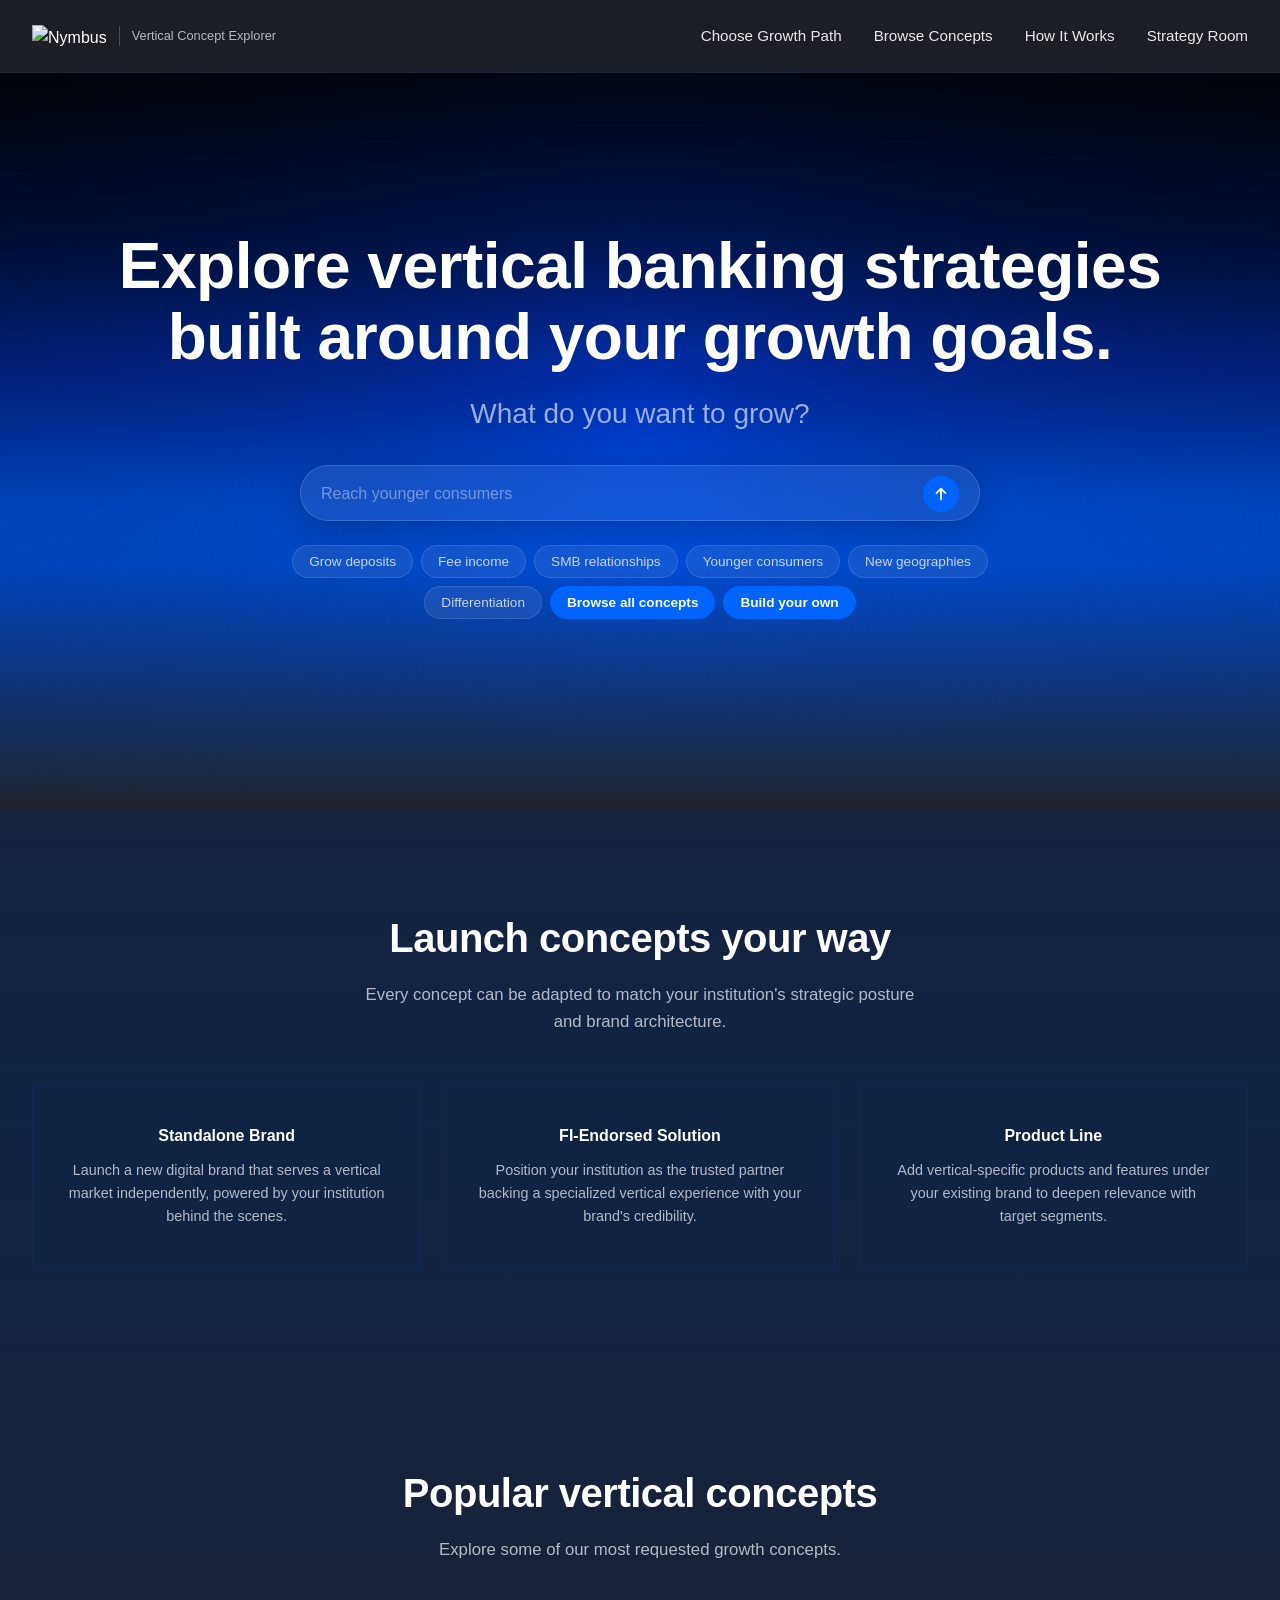
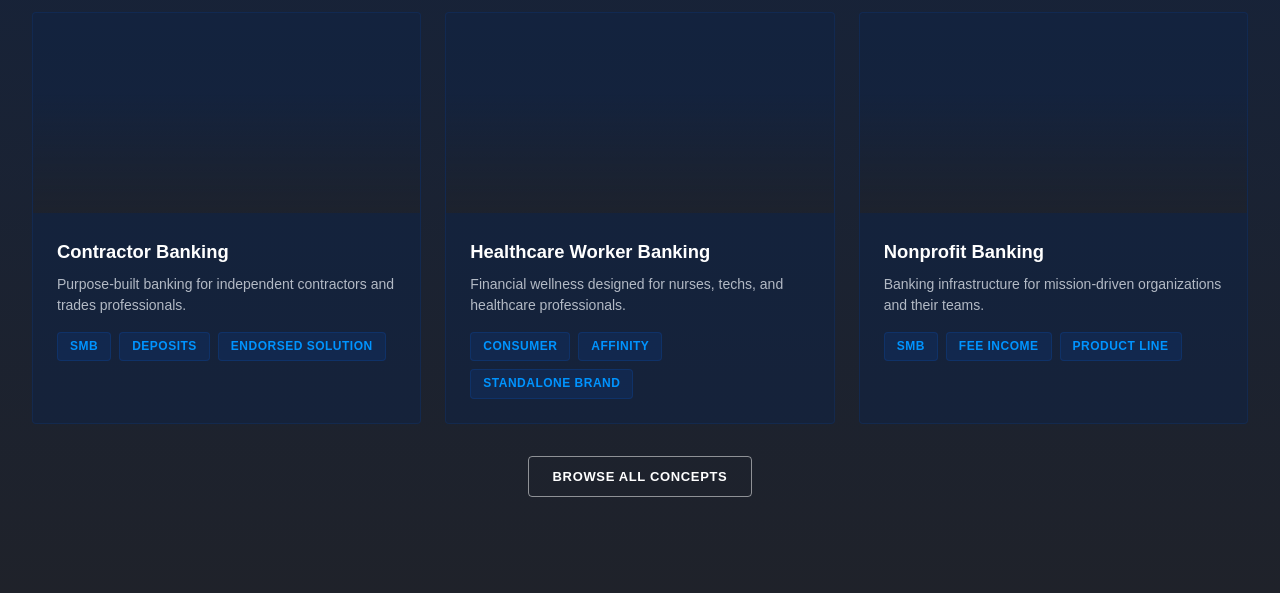
==== commit c7fe2e48: "Add multi-select, Build Your Own page, and Census market data - Chat flow steps 1-2 now support mult" ====
--- a/index.html
+++ b/index.html
@@ -47,6 +47,7 @@
   </div>
 
   <script src="data.js"></script>
+  <script src="census.js"></script>
   <script src="chat-hero.js"></script>
   <script src="app.js"></script>
 </body>
--- a/styles.css
+++ b/styles.css
@@ -1371,6 +1371,301 @@
   margin-bottom: 2rem;
 }
 
+/* --- MULTI-SELECT PILLS --- */
+.chat-pill-selected {
+  background: rgba(0, 101, 255, 0.25) !important;
+  border-color: rgba(0, 101, 255, 0.5) !important;
+  color: #fff !important;
+}
+
+.pill-check {
+  font-size: 0.7rem;
+  margin-right: 0.15rem;
+}
+
+.chat-multi-actions {
+  margin-top: 1rem;
+  display: flex;
+  justify-content: flex-end;
+}
+
+.chat-pill-disabled {
+  opacity: 0.4;
+  cursor: not-allowed !important;
+}
+
+/* --- CENSUS SECTION --- */
+.census-section {
+  margin-top: 2.5rem;
+  padding-top: 2.5rem;
+  border-top: 1px solid rgba(0, 101, 255, 0.08);
+}
+
+.census-header h2 {
+  font-size: 16px;
+  font-weight: 700;
+  letter-spacing: 0.8px;
+  text-transform: uppercase;
+  color: var(--accent-light);
+  margin-bottom: 0.5rem;
+}
+
+.census-header p {
+  color: var(--text-secondary);
+  font-size: 0.9rem;
+  margin-bottom: 1.25rem;
+}
+
+.census-controls {
+  display: flex;
+  gap: 0.75rem;
+  align-items: center;
+  margin-bottom: 1.5rem;
+}
+
+.census-select {
+  flex: 1;
+  max-width: 280px;
+  padding: 0.6rem 1rem;
+  background: rgba(17, 35, 67, 0.6);
+  border: 1px solid rgba(0, 101, 255, 0.15);
+  border-radius: 4px;
+  color: var(--text-primary);
+  font-family: var(--font);
+  font-size: 0.9rem;
+  outline: none;
+  cursor: pointer;
+}
+
+.census-select:focus {
+  border-color: var(--accent);
+}
+
+.census-select option {
+  background: var(--charcoal);
+  color: var(--text-primary);
+}
+
+.census-loading {
+  display: flex;
+  align-items: center;
+  gap: 0.75rem;
+  padding: 2rem 0;
+  color: var(--text-muted);
+  font-size: 0.9rem;
+}
+
+.census-spinner {
+  width: 18px;
+  height: 18px;
+  border: 2px solid rgba(0, 101, 255, 0.2);
+  border-top-color: var(--accent);
+  border-radius: 50%;
+  animation: spin 0.8s linear infinite;
+}
+
+@keyframes spin {
+  to { transform: rotate(360deg); }
+}
+
+.census-empty {
+  padding: 1.5rem 0;
+  color: var(--text-muted);
+  font-size: 0.9rem;
+}
+
+.census-data {
+  padding: 0;
+}
+
+.census-geo-label {
+  font-size: 0.8rem;
+  font-weight: 700;
+  letter-spacing: 0.5px;
+  text-transform: uppercase;
+  color: var(--text-muted);
+  margin-bottom: 1rem;
+}
+
+.census-metrics {
+  display: grid;
+  grid-template-columns: repeat(auto-fit, minmax(140px, 1fr));
+  gap: 1rem;
+  margin-bottom: 1rem;
+}
+
+.census-metric {
+  display: flex;
+  flex-direction: column;
+  gap: 0.25rem;
+  padding: 1rem;
+  background: rgba(0, 101, 255, 0.06);
+  border: 1px solid rgba(0, 101, 255, 0.1);
+  border-radius: 4px;
+}
+
+.census-metric-value {
+  font-size: 1.5rem;
+  font-weight: 800;
+  color: #fff;
+}
+
+.census-metric-label {
+  font-size: 0.75rem;
+  font-weight: 600;
+  letter-spacing: 0.3px;
+  text-transform: uppercase;
+  color: var(--text-muted);
+}
+
+.census-secondary {
+  display: flex;
+  gap: 2rem;
+  padding-top: 0.75rem;
+  border-top: 1px solid rgba(0, 101, 255, 0.06);
+  font-size: 0.8rem;
+  color: var(--text-muted);
+}
+
+.census-source {
+  margin-top: 1rem;
+  font-size: 0.7rem;
+  color: var(--text-muted);
+  opacity: 0.7;
+}
+
+/* --- BUILD YOUR OWN PAGE --- */
+.build-your-own-page {
+  padding: 140px 0 80px;
+}
+
+.byo-header {
+  text-align: center;
+  margin-bottom: 4rem;
+}
+
+.build-your-own-page h1 {
+  font-size: clamp(2rem, 4vw, 3rem);
+  font-weight: 700;
+  text-align: center;
+  margin-bottom: 0.75rem;
+}
+
+.byo-grid {
+  display: grid;
+  grid-template-columns: repeat(auto-fit, minmax(260px, 1fr));
+  gap: 1.5rem;
+  margin-bottom: 4rem;
+}
+
+.byo-card {
+  background: var(--card-bg);
+  border: 1px solid var(--card-border);
+  border-radius: 4px;
+  padding: 2rem;
+  transition: var(--transition);
+}
+
+.byo-card:hover {
+  border-color: var(--card-hover-border);
+  transform: translateY(-2px);
+}
+
+.byo-card-number {
+  font-size: 2rem;
+  font-weight: 800;
+  color: var(--accent);
+  margin-bottom: 0.75rem;
+}
+
+.byo-card h3 {
+  font-size: 16px;
+  font-weight: 600;
+  margin-bottom: 0.5rem;
+}
+
+.byo-card p {
+  color: var(--text-secondary);
+  font-size: 0.9rem;
+  line-height: 1.6;
+}
+
+.byo-examples {
+  margin-bottom: 4rem;
+}
+
+.byo-example-grid {
+  display: grid;
+  grid-template-columns: repeat(auto-fit, minmax(280px, 1fr));
+  gap: 1.5rem;
+}
+
+.byo-example {
+  background: var(--card-bg);
+  border: 1px solid var(--card-border);
+  border-radius: 4px;
+  overflow: hidden;
+  transition: var(--transition);
+}
+
+.byo-example:hover {
+  border-color: var(--card-hover-border);
+  transform: translateY(-2px);
+}
+
+.byo-example-img {
+  height: 140px;
+  background-size: cover;
+  background-position: center;
+}
+
+.byo-example-content {
+  padding: 1.25rem;
+}
+
+.byo-example-content h4 {
+  font-size: 1rem;
+  font-weight: 600;
+  margin-bottom: 0.4rem;
+}
+
+.byo-example-content p {
+  font-size: 0.85rem;
+  color: var(--text-secondary);
+  line-height: 1.5;
+}
+
+.byo-cta {
+  text-align: center;
+}
+
+.byo-cta-card {
+  background: var(--card-bg);
+  border: 1px solid var(--card-border);
+  border-radius: 4px;
+  padding: 3rem;
+  max-width: 600px;
+  margin: 0 auto;
+}
+
+.byo-cta-card h2 {
+  font-size: 1.5rem;
+  font-weight: 700;
+  margin-bottom: 0.75rem;
+}
+
+.byo-cta-card p {
+  color: var(--text-secondary);
+  margin-bottom: 2rem;
+}
+
+.byo-cta-actions {
+  display: flex;
+  gap: 1rem;
+  justify-content: center;
+  flex-wrap: wrap;
+}
+
 /* --- RESPONSIVE --- */
 @media (max-width: 1024px) {
   .concept-grid {
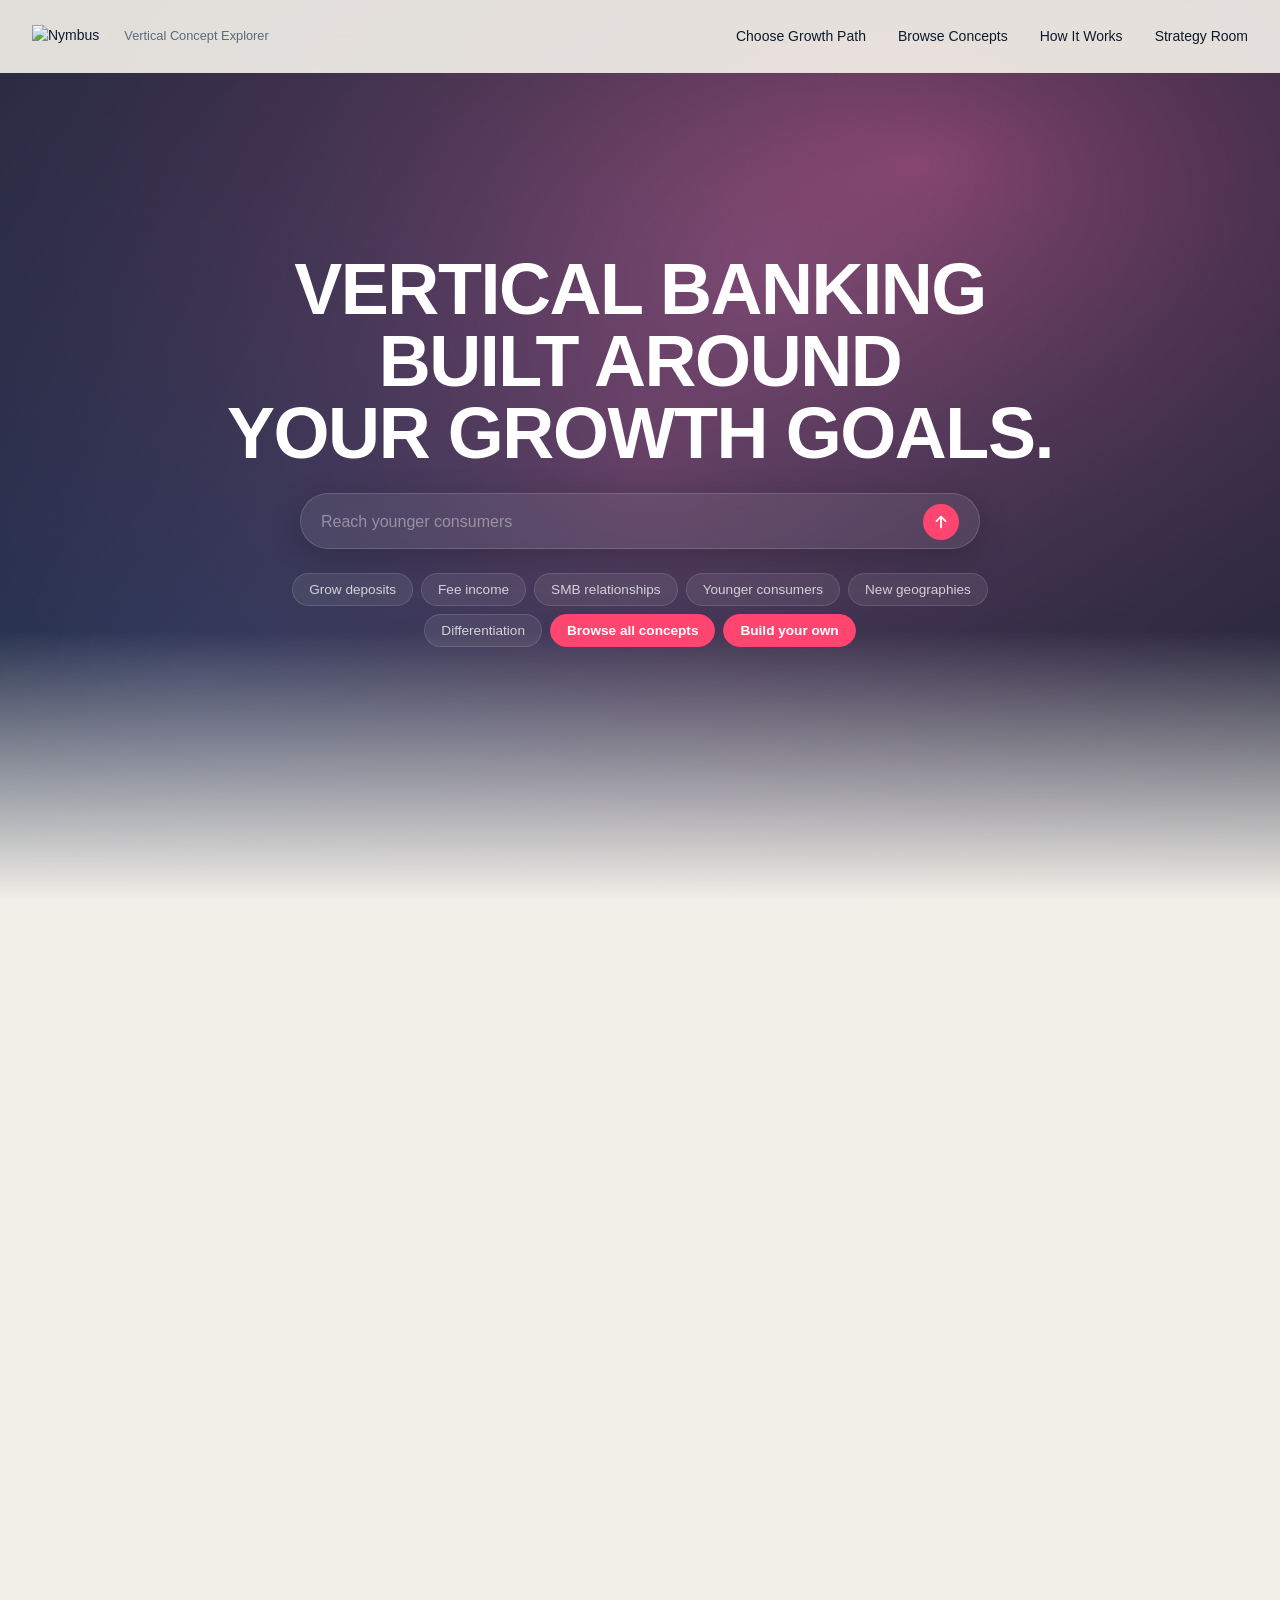
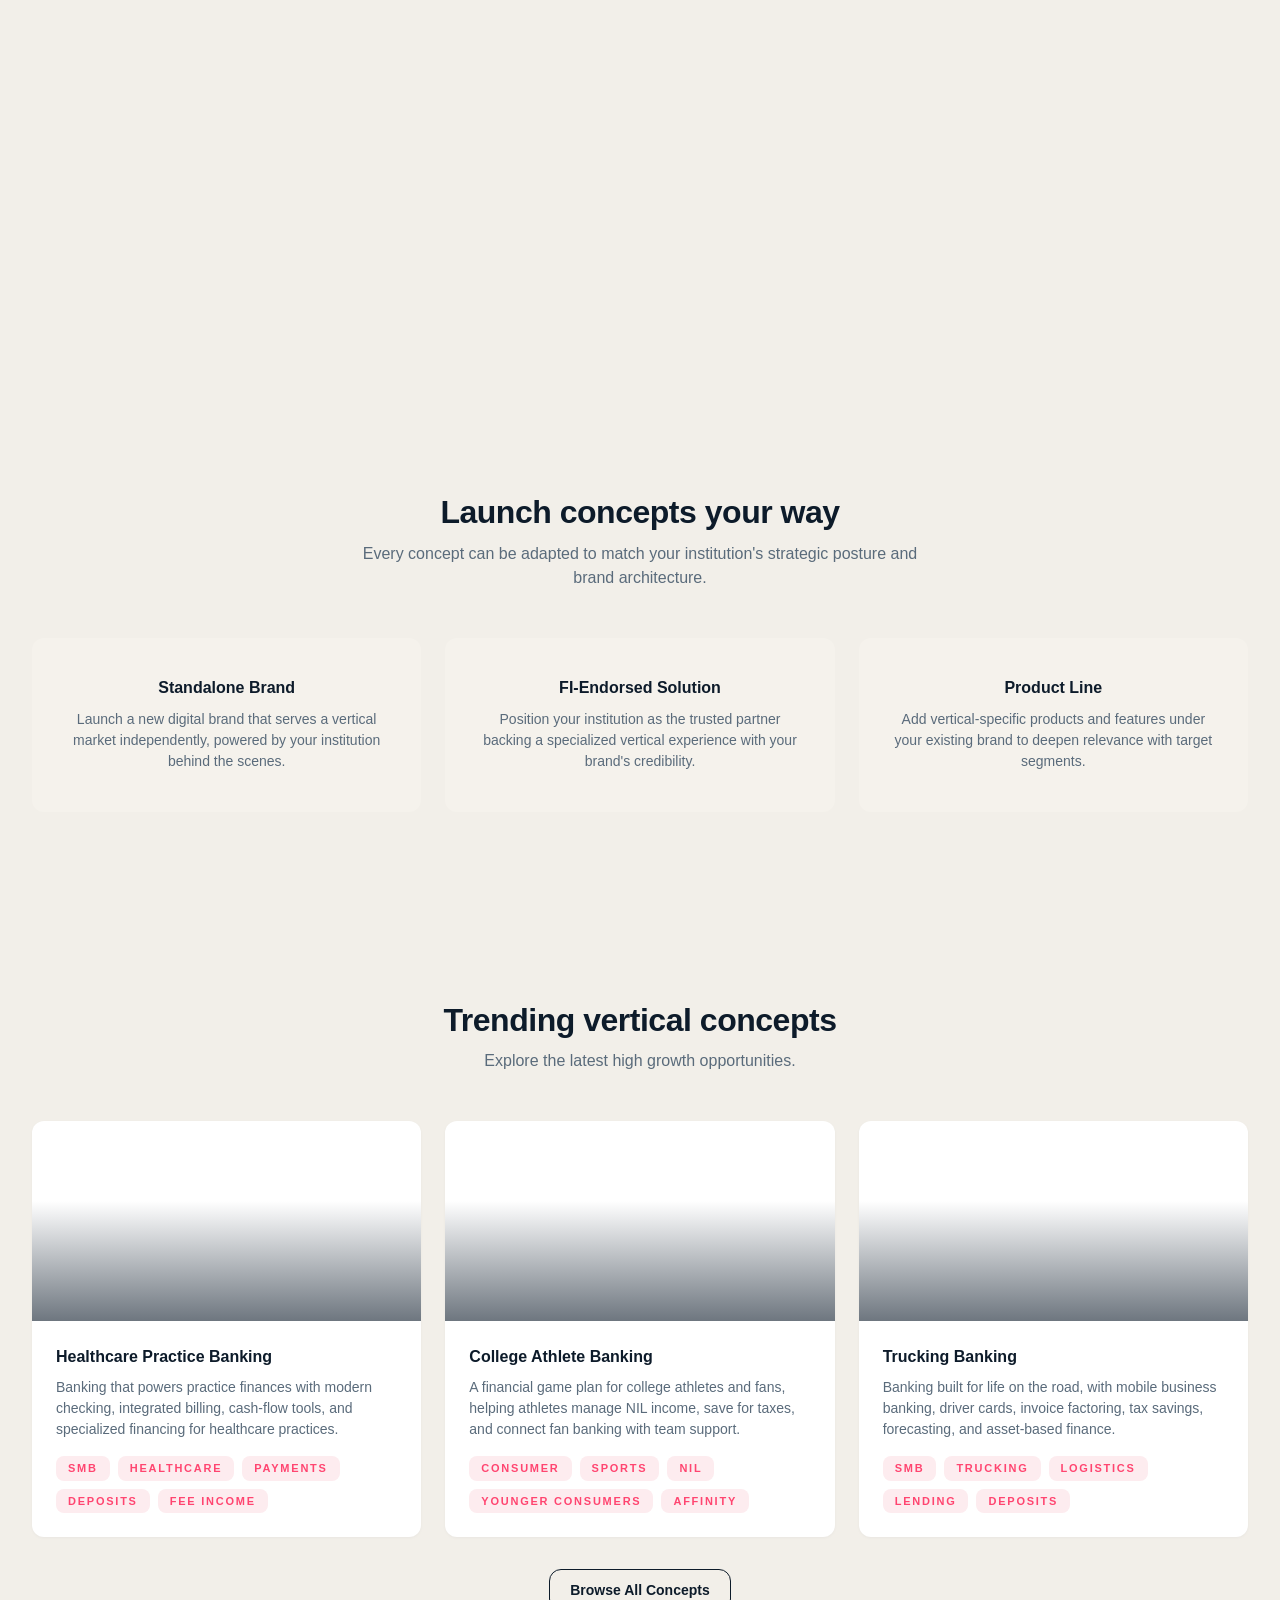
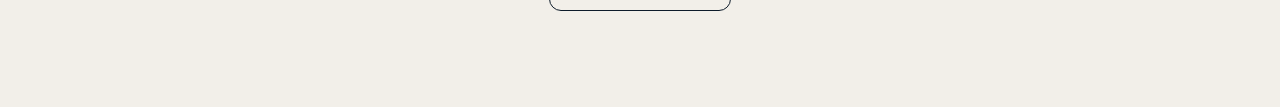
==== commit 631c8c2a: "Update homepage H1 styling, add hero gradient animation, bold browse heading" ====
--- a/index.html
+++ b/index.html
@@ -4,14 +4,13 @@
   <meta charset="UTF-8" />
   <meta name="viewport" content="width=device-width, initial-scale=1.0" />
   <title>Nymbus Vertical Concept Explorer</title>
-  <link rel="stylesheet" href="https://use.typekit.net/bpi2fje.css" />
   <link rel="stylesheet" href="styles.css" />
 </head>
 <body>
   <nav class="top-nav" id="topNav">
     <div class="nav-container">
       <a href="#" class="nav-logo" onclick="navigateTo('home')">
-        <img src="https://res.cloudinary.com/duio2kdnj/image/upload/v1780571440/nymbus-vertical-explorer/nymbus-logo.svg" alt="Nymbus" class="logo-img" />
+        <img src="https://res.cloudinary.com/duio2kdnj/image/upload/v1786677471/nymbus-vertical-explorer/nymbus-lockup-black.png" alt="Nymbus" class="logo-img" />
         <span class="logo-sub">Vertical Concept Explorer</span>
       </a>
       <div class="nav-links">
@@ -46,6 +45,8 @@
     </div>
   </div>
 
+  <script src="https://cdnjs.cloudflare.com/ajax/libs/gsap/3.12.2/gsap.min.js"></script>
+  <script src="https://cdnjs.cloudflare.com/ajax/libs/gsap/3.12.2/ScrollTrigger.min.js"></script>
   <script src="data.js"></script>
   <script src="census.js"></script>
   <script src="chat-hero.js"></script>
--- a/styles.css
+++ b/styles.css
@@ -1,35 +1,53 @@
 /* ============================================================
    NYMBUS VERTICAL CONCEPT EXPLORER - STYLES
-   Premium fintech visual language
+   Design System: Nymbus — Built to Move (v1.0.0)
    ============================================================ */
 
-/* --- VARIABLES --- */
+/* --- VARIABLES (from tokens.json) --- */
 :root {
-  --navy: #1F222A;
-  --navy-light: #112343;
-  --navy-mid: #1a2d4a;
-  --charcoal: #1F222A;
-  --slate: #2d3f54;
-  --accent: #0065FF;
-  --accent-light: #0094FF;
-  --accent-glow: rgba(0, 101, 255, 0.12);
-  --accent-gradient: linear-gradient(135deg, #0065FF 0%, #0094FF 100%);
-  --text-primary: #FFFFFF;
-  --text-secondary: #B3BAC5;
-  --text-muted: #7a8a9e;
-  --card-bg: rgba(17, 35, 67, 0.6);
-  --card-border: rgba(0, 101, 255, 0.1);
-  --card-hover-border: rgba(0, 148, 255, 0.3);
-  --radius: 4px;
-  --radius-lg: 4px;
-  --shadow: 0 4px 24px rgba(0, 0, 0, 0.3);
-  --shadow-lg: 0 8px 48px rgba(0, 0, 0, 0.4);
-  --transition: all 0.3s cubic-bezier(0.4, 0, 0.2, 1);
-  --font: 'proxima-nova', -apple-system, BlinkMacSystemFont, 'Segoe UI', sans-serif;
-  --purple: #998DD9;
-  --green: #36B37E;
-  --teal: #00C7E6;
-  --amber: #FFAB00;
+  /* Brand */
+  --pink: #FF4570;
+  --pink-press: #E63A63;
+  --pink-tint: #FDECEF;
+
+  /* Ink */
+  --ink-900: #0D1B2A;
+  --ink-800: #16283C;
+  --ink-600: #5A6B7B;
+
+  /* Surfaces */
+  --surface-bg: #F2EFE9;
+  --surface-tint: #F5F2EC;
+  --surface-footer: #FAF8F4;
+  --surface-white: #FFFFFF;
+
+  /* Border */
+  --border: #E2DDD2;
+
+  /* Text */
+  --text-primary: #0D1B2A;
+  --text-secondary: #5A6B7B;
+  --text-muted: #5A6B7B;
+  --text-on-dark: #FFFFFF;
+  --text-on-dark-secondary: #C9D2DB;
+
+  /* Aurora */
+  --aurora-pink: #FF4570;
+  --aurora-magenta: #E678BE;
+  --aurora-blue: #466EB4;
+  --aurora-navy: #0D1B2A;
+
+  /* Layout */
+  --radius-sm: 8px;
+  --radius-md: 12px;
+  --radius-lg: 16px;
+  --radius-pill: 999px;
+
+  --shadow: 0 4px 24px rgba(13, 27, 42, 0.06);
+  --shadow-lg: 0 8px 48px rgba(13, 27, 42, 0.1);
+  --transition: all 0.28s cubic-bezier(0.4, 0, 0.2, 1);
+
+  --font: 'Helvetica Neue', Helvetica, Arial, sans-serif;
 }
 
 /* --- RESET & BASE --- */
@@ -45,12 +63,13 @@
 
 body {
   font-family: var(--font);
-  background: linear-gradient(#1F222A 0%, #112343 50%, #1F222A 100%);
+  background: var(--surface-bg);
   color: var(--text-primary);
-  line-height: 1.6;
+  line-height: 1.5;
   min-height: 100vh;
   overflow-x: hidden;
   -webkit-font-smoothing: antialiased;
+  font-size: 14px;
 }
 
 a {
@@ -84,9 +103,10 @@
   left: 0;
   right: 0;
   z-index: 1000;
-  background: rgba(31, 34, 42, 0.89);
+  background: rgba(242, 239, 233, 0.92);
   backdrop-filter: blur(20px);
-  border-bottom: 1px solid rgba(0, 101, 255, 0.08);
+  -webkit-backdrop-filter: blur(20px);
+  border-bottom: 1px solid var(--border);
 }
 
 .nav-container {
@@ -112,9 +132,9 @@
 
 .logo-sub {
   font-size: 0.8rem;
-  color: var(--text-secondary);
+  color: var(--ink-600);
   font-weight: 400;
-  border-left: 1px solid rgba(255, 255, 255, 0.2);
+  border-left: 1px solid var(--border);
   padding-left: 0.75rem;
 }
 
@@ -124,14 +144,14 @@
 }
 
 .nav-links a {
-  font-size: 15.2px;
-  color: rgba(255, 255, 255, 0.9);
+  font-size: 14px;
+  color: var(--ink-900);
   transition: var(--transition);
-  font-weight: 400;
+  font-weight: 500;
 }
 
 .nav-links a:hover {
-  color: var(--accent-light);
+  color: var(--pink);
 }
 
 .nav-toggle {
@@ -148,7 +168,7 @@
   display: block;
   width: 24px;
   height: 2px;
-  background: var(--text-primary);
+  background: var(--ink-900);
   transition: var(--transition);
   border-radius: 2px;
 }
@@ -170,7 +190,8 @@
   flex-direction: column;
   padding: 1rem 2rem 1.5rem;
   gap: 1rem;
-  border-top: 1px solid rgba(0, 101, 255, 0.08);
+  border-top: 1px solid var(--border);
+  background: var(--surface-bg);
 }
 
 .mobile-nav.active {
@@ -178,7 +199,7 @@
 }
 
 .mobile-nav a {
-  color: var(--text-secondary);
+  color: var(--ink-600);
   font-size: 1rem;
   padding: 0.5rem 0;
 }
@@ -189,83 +210,145 @@
   align-items: center;
   justify-content: center;
   gap: 0.5rem;
-  padding: 0.75rem 1.5rem;
-  border-radius: 4px;
+  padding: 12px 20px;
+  border-radius: var(--radius-md);
   font-family: var(--font);
-  font-size: 13px;
-  font-weight: 700;
-  letter-spacing: 0.65px;
-  text-transform: uppercase;
+  font-size: 14px;
+  font-weight: 600;
   cursor: pointer;
   transition: var(--transition);
   border: none;
   white-space: nowrap;
+  text-decoration: none;
 }
 
 .btn-primary {
-  background: var(--accent);
+  background: var(--pink);
   color: #fff;
-  border: 1px solid rgba(0, 101, 255, 0.5);
-  box-shadow: 0 2px 12px rgba(0, 101, 255, 0.2);
+  border: none;
 }
 
 .btn-primary:hover {
-  background: var(--accent-light);
+  background: var(--pink-press);
   transform: translateY(-1px);
-  box-shadow: 0 4px 20px rgba(0, 101, 255, 0.3);
 }
 
 .btn-primary:disabled {
   opacity: 0.4;
   cursor: not-allowed;
   transform: none;
-  box-shadow: none;
 }
 
 .btn-secondary {
   background: transparent;
-  color: #fff;
-  border: 1px solid rgba(255, 255, 255, 0.5);
+  color: var(--ink-900);
+  border: 1px solid var(--ink-900);
 }
 
 .btn-secondary:hover {
-  background: rgba(255, 255, 255, 0.05);
-  border-color: rgba(255, 255, 255, 0.7);
+  background: rgba(13, 27, 42, 0.04);
 }
 
 .btn-ghost {
   background: transparent;
-  color: var(--text-secondary);
+  color: var(--ink-600);
+  padding: 8px 12px;
 }
 
 .btn-ghost:hover {
-  color: var(--text-primary);
+  color: var(--pink);
 }
 
 .btn-lg {
-  padding: 1rem 2rem;
-  font-size: 1rem;
-  border-radius: 10px;
+  padding: 14px 28px;
+  font-size: 16px;
+  border-radius: var(--radius-md);
 }
 
 .btn-sm {
-  padding: 0.5rem 1rem;
-  font-size: 0.8rem;
+  padding: 8px 14px;
+  font-size: 12px;
 }
 
 .btn-full {
   width: 100%;
+}
+
+/* --- SCROLL-BOUND PINNED ZOOM --- */
+.hero-scroll-track {
+  position: relative;
+  height: 400vh;
+  z-index: 10;
+}
+
+.pinned-hero {
+  /* Use CSS sticky for the pin effect */
+  position: sticky;
+  top: 0;
+  height: 100vh;
+  min-height: 100vh;
+  max-height: 100vh;
+  z-index: 10;
+  overflow: hidden;
+}
+
+.hero-zoom-container {
+  will-change: transform;
+}
+
+.hero-text-group {
+  will-change: transform, opacity;
 }
 
 /* --- CHAT HERO SECTION --- */
 .chat-hero {
   position: relative;
-  min-height: 90vh;
+  min-height: 100vh;
+  height: 100vh;
   display: flex;
   align-items: center;
   justify-content: center;
-  padding: 120px 2rem 80px;
+  padding: 80px 2rem 80px;
   overflow: hidden;
+  background:
+    radial-gradient(60% 55% at 72% 18%, rgba(255, 69, 112, 0.15), transparent 70%),
+    radial-gradient(55% 55% at 10% 90%, rgba(70, 110, 180, 0.1), transparent 70%),
+    var(--ink-900);
+  animation: heroGradientShift 12s ease-in-out infinite alternate;
+}
+
+@keyframes heroGradientShift {
+  0% {
+    background:
+      radial-gradient(60% 55% at 72% 18%, rgba(255, 69, 112, 0.15), transparent 70%),
+      radial-gradient(55% 55% at 10% 90%, rgba(70, 110, 180, 0.1), transparent 70%),
+      var(--ink-900);
+  }
+  33% {
+    background:
+      radial-gradient(60% 55% at 65% 25%, rgba(255, 69, 112, 0.18), transparent 70%),
+      radial-gradient(55% 55% at 15% 80%, rgba(70, 110, 180, 0.12), transparent 70%),
+      var(--ink-900);
+  }
+  66% {
+    background:
+      radial-gradient(60% 55% at 78% 22%, rgba(230, 120, 190, 0.14), transparent 70%),
+      radial-gradient(55% 55% at 8% 85%, rgba(70, 110, 180, 0.14), transparent 70%),
+      var(--ink-900);
+  }
+  100% {
+    background:
+      radial-gradient(60% 55% at 68% 15%, rgba(255, 69, 112, 0.16), transparent 70%),
+      radial-gradient(55% 55% at 12% 92%, rgba(70, 110, 180, 0.11), transparent 70%),
+      var(--ink-900);
+  }
+}
+
+.chat-hero.pinned-hero {
+  position: sticky;
+  top: 0;
+  min-height: 100vh;
+  padding: 0 2rem;
 }
 
 .chat-hero-canvas {
@@ -281,7 +364,7 @@
   inset: 0;
   pointer-events: none;
   mix-blend-mode: overlay;
-  opacity: 0.15;
+  opacity: 0.08;
   background-image: url("data:image/svg+xml,%3Csvg viewBox='0 0 512 512' xmlns='http://www.w3.org/2000/svg'%3E%3Cfilter id='noise'%3E%3CfeTurbulence type='fractalNoise' baseFrequency='0.9' numOctaves='4' stitchTiles='stitch'/%3E%3C/filter%3E%3Crect width='100%25' height='100%25' filter='url(%23noise)'/%3E%3C/svg%3E");
 }
 
@@ -291,7 +374,7 @@
   left: 0;
   right: 0;
   height: 30%;
-  background: linear-gradient(to bottom, transparent, #1F222A);
+  background: linear-gradient(to bottom, transparent, var(--surface-bg));
   pointer-events: none;
 }
 
@@ -305,19 +388,21 @@
 }
 
 .chat-hero-headline {
-  font-size: clamp(2.2rem, 5vw, 64px);
-  font-weight: 800;
-  line-height: 1.1;
-  letter-spacing: -0.5px;
+  font-size: clamp(2.8rem, 6.5vw, 72px);
+  font-weight: 900;
+  line-height: 1.0;
+  letter-spacing: -0.02em;
   color: #fff;
   margin-bottom: 1.5rem;
+  text-transform: uppercase;
 }
 
 .chat-hero-subquestion {
-  font-size: clamp(1.2rem, 2.5vw, 28px);
-  color: rgba(255, 255, 255, 0.6);
+  font-size: clamp(1.1rem, 2.5vw, 24px);
+  color: var(--text-on-dark-secondary);
   line-height: 1.3;
   margin-bottom: 2rem;
+  font-weight: 400;
 }
 
 /* --- CHAT PROMPT BOX --- */
@@ -383,7 +468,7 @@
   display: flex;
   align-items: center;
   justify-content: center;
-  background: #0065FF;
+  background: var(--pink);
   color: #fff;
   border: none;
   border-radius: 50%;
@@ -394,7 +479,7 @@
 }
 
 .chat-submit-btn:hover {
-  background: #0050cc;
+  background: var(--pink-press);
 }
 
 /* --- CHAT RESPONSE AREA --- */
@@ -414,11 +499,11 @@
 }
 
 .chat-step-indicator {
-  font-size: 12px;
-  font-weight: 700;
-  letter-spacing: 0.6px;
+  font-size: 11px;
+  font-weight: 800;
+  letter-spacing: 0.16em;
   text-transform: uppercase;
-  color: var(--accent-light);
+  color: var(--pink);
   margin-bottom: 0.5rem;
 }
 
@@ -431,7 +516,7 @@
 
 .chat-response-body {
   font-size: 0.9rem;
-  color: rgba(255, 255, 255, 0.6);
+  color: var(--text-on-dark-secondary);
   line-height: 1.6;
   margin-bottom: 1.25rem;
 }
@@ -451,7 +536,7 @@
   font-family: var(--font);
   font-size: 0.85rem;
   font-weight: 500;
-  border-radius: 100px;
+  border-radius: var(--radius-pill);
   cursor: pointer;
   transition: all 0.2s ease;
 }
@@ -477,20 +562,20 @@
   padding: 0.6rem;
   background: rgba(255, 255, 255, 0.05);
   border: 1px solid rgba(255, 255, 255, 0.1);
-  border-radius: 12px;
+  border-radius: var(--radius-md);
   cursor: pointer;
   transition: all 0.2s ease;
 }
 
 .chat-result-card:hover {
   background: rgba(255, 255, 255, 0.12);
-  border-color: rgba(0, 148, 255, 0.3);
+  border-color: rgba(255, 69, 112, 0.3);
 }
 
 .chat-result-img {
   width: 48px;
   height: 48px;
-  border-radius: 8px;
+  border-radius: var(--radius-sm);
   background-size: cover;
   background-position: center;
   flex-shrink: 0;
@@ -532,7 +617,7 @@
   font-family: var(--font);
   font-size: 0.8rem;
   font-weight: 600;
-  border-radius: 100px;
+  border-radius: var(--radius-pill);
   cursor: pointer;
   transition: all 0.2s ease;
 }
@@ -542,13 +627,13 @@
 }
 
 .chat-action-pill.chat-action-primary {
-  background: #0065FF;
-  border-color: #0065FF;
+  background: var(--pink);
+  border-color: var(--pink);
   color: #fff;
 }
 
 .chat-action-pill.chat-action-primary:hover {
-  background: #0050cc;
+  background: var(--pink-press);
 }
 
 /* --- PILLS ROW BELOW INPUT --- */
@@ -569,7 +654,7 @@
   font-family: var(--font);
   font-size: 0.85rem;
   font-weight: 500;
-  border-radius: 100px;
+  border-radius: var(--radius-pill);
   cursor: pointer;
   transition: all 0.2s ease;
 }
@@ -581,14 +666,14 @@
 }
 
 .chat-pill-cta {
-  background: #0065FF;
-  border-color: #0065FF;
+  background: var(--pink);
+  border-color: var(--pink);
   color: #fff;
   font-weight: 600;
 }
 
 .chat-pill-cta:hover {
-  background: #0050cc;
+  background: var(--pink-press);
 }
 
 /* --- ANIMATION --- */
@@ -611,20 +696,25 @@
 .brand-models {
   padding: 6rem 0;
   background: transparent;
+  position: relative;
+  z-index: 11;
 }
 
 .section-title {
-  font-size: 40px;
-  font-weight: 700;
-  letter-spacing: -0.5px;
+  font-size: 32px;
+  font-weight: 800;
+  letter-spacing: -0.015em;
+  line-height: 1.05;
   text-align: center;
   margin-bottom: 0.75rem;
+  color: var(--ink-900);
 }
 
 .section-subtitle {
   text-align: center;
-  color: var(--text-secondary);
-  font-size: 1.05rem;
+  color: var(--ink-600);
+  font-size: 16px;
+  line-height: 1.5;
   margin-bottom: 3rem;
   max-width: 560px;
   margin-left: auto;
@@ -638,31 +728,31 @@
 }
 
 .model-card {
-  background: var(--card-bg);
-  border: 1px solid var(--card-border);
-  border-radius: var(--radius-lg);
+  background: var(--surface-tint);
+  border: none;
+  border-radius: var(--radius-md);
   padding: 2.5rem 2rem;
   text-align: center;
   transition: var(--transition);
 }
 
 .model-card:hover {
-  border-color: var(--card-hover-border);
   transform: translateY(-4px);
   box-shadow: var(--shadow);
 }
 
 .model-card h3 {
   font-size: 16px;
-  font-weight: 600;
-  line-height: 1.375;
+  font-weight: 700;
+  line-height: 1.2;
   margin-bottom: 0.75rem;
+  color: var(--ink-900);
 }
 
 .model-card p {
-  color: var(--text-secondary);
-  font-size: 0.9rem;
-  line-height: 1.6;
+  color: var(--ink-600);
+  font-size: 14px;
+  line-height: 1.5;
 }
 
 /* --- FEATURED PREVIEW --- */
@@ -678,16 +768,16 @@
 
 /* --- CONCEPT CARDS --- */
 .concept-card {
-  background: var(--card-bg);
-  border: 1px solid var(--card-border);
-  border-radius: var(--radius-lg);
+  background: var(--surface-white);
+  border: none;
+  border-radius: var(--radius-md);
   overflow: hidden;
   cursor: pointer;
   transition: var(--transition);
+  box-shadow: 0 1px 3px rgba(13, 27, 42, 0.04);
 }
 
 .concept-card:hover {
-  border-color: var(--card-hover-border);
   transform: translateY(-4px);
   box-shadow: var(--shadow-lg);
 }
@@ -702,7 +792,7 @@
 .card-image-overlay {
   position: absolute;
   inset: 0;
-  background: linear-gradient(180deg, transparent 40%, rgba(31, 34, 42, 0.8) 100%);
+  background: linear-gradient(180deg, transparent 40%, rgba(13, 27, 42, 0.6) 100%);
 }
 
 .card-body {
@@ -710,14 +800,15 @@
 }
 
 .card-title {
-  font-size: 1.15rem;
-  font-weight: 600;
+  font-size: 16px;
+  font-weight: 700;
   margin-bottom: 0.5rem;
+  color: var(--ink-900);
 }
 
 .card-desc {
-  color: var(--text-secondary);
-  font-size: 0.875rem;
+  color: var(--ink-600);
+  font-size: 14px;
   line-height: 1.5;
   margin-bottom: 1rem;
 }
@@ -739,22 +830,20 @@
 .tag {
   display: inline-block;
   padding: 0.25rem 0.75rem;
-  border-radius: 4px;
-  font-size: 12px;
-  font-weight: 700;
-  letter-spacing: 0.5px;
+  border-radius: var(--radius-sm);
+  font-size: 11px;
+  font-weight: 800;
+  letter-spacing: 0.16em;
   text-transform: uppercase;
-  background: rgba(0, 101, 255, 0.1);
-  color: var(--accent-light);
-  border: 1px solid rgba(0, 101, 255, 0.15);
+  background: var(--pink-tint);
+  color: var(--pink);
+  border: none;
 }
 
 .tag-light {
   background: rgba(255, 255, 255, 0.15);
   color: #fff;
-  border-color: rgba(255, 255, 255, 0.25);
-}
-
+}
 
 /* --- WIZARD --- */
 .wizard-page {
@@ -776,7 +865,7 @@
 
 .progress-bar {
   height: 4px;
-  background: var(--slate);
+  background: var(--border);
   border-radius: 4px;
   overflow: hidden;
   margin-bottom: 1.5rem;
@@ -784,7 +873,7 @@
 
 .progress-fill {
   height: 100%;
-  background: var(--accent-gradient);
+  background: var(--pink);
   transition: width 0.4s cubic-bezier(0.4, 0, 0.2, 1);
   border-radius: 4px;
 }
@@ -803,20 +892,19 @@
   justify-content: center;
   font-size: 0.8rem;
   font-weight: 600;
-  background: var(--slate);
-  color: var(--text-muted);
+  background: var(--surface-tint);
+  color: var(--ink-600);
   transition: var(--transition);
 }
 
 .progress-step.active {
-  background: var(--accent);
+  background: var(--pink);
   color: #fff;
-  box-shadow: 0 0 12px rgba(0, 101, 255, 0.4);
 }
 
 .progress-step.completed {
-  background: rgba(0, 101, 255, 0.2);
-  color: var(--accent-light);
+  background: var(--pink-tint);
+  color: var(--pink);
 }
 
 .wizard-content {
@@ -825,13 +913,15 @@
 
 .wizard-question {
   font-size: clamp(1.8rem, 4vw, 2.4rem);
-  font-weight: 700;
+  font-weight: 800;
   margin-bottom: 0.75rem;
+  letter-spacing: -0.015em;
+  color: var(--ink-900);
 }
 
 .wizard-subtitle {
-  color: var(--text-secondary);
-  font-size: 1rem;
+  color: var(--ink-600);
+  font-size: 16px;
   margin-bottom: 2.5rem;
 }
 
@@ -846,9 +936,9 @@
   align-items: center;
   gap: 1.25rem;
   padding: 1.25rem 1.5rem;
-  background: var(--card-bg);
-  border: 1px solid var(--card-border);
-  border-radius: var(--radius);
+  background: var(--surface-white);
+  border: 1px solid var(--border);
+  border-radius: var(--radius-md);
   cursor: pointer;
   transition: var(--transition);
   text-align: left;
@@ -858,14 +948,13 @@
 }
 
 .wizard-option:hover {
-  border-color: var(--card-hover-border);
-  background: rgba(0, 101, 255, 0.05);
+  border-color: var(--pink);
+  background: var(--pink-tint);
 }
 
 .wizard-option.selected {
-  border-color: var(--accent);
-  background: var(--accent-glow);
-  box-shadow: 0 0 20px rgba(0, 101, 255, 0.1);
+  border-color: var(--pink);
+  background: var(--pink-tint);
 }
 
 .option-content {
@@ -875,13 +964,44 @@
 }
 
 .option-label {
-  font-size: 1rem;
-  font-weight: 600;
+  font-size: 14px;
+  font-weight: 700;
+  color: var(--ink-900);
 }
 
 .option-desc {
-  font-size: 0.85rem;
-  color: var(--text-secondary);
+  font-size: 13px;
+  color: var(--ink-600);
+}
+
+.wizard-geo-search {
+  margin-bottom: 1.5rem;
+}
+
+.wizard-geo-input {
+  width: 100%;
+  padding: 0.85rem 1.25rem;
+  background: var(--surface-white);
+  border: 1px solid var(--border);
+  border-radius: var(--radius-md);
+  color: var(--text-primary);
+  font-family: var(--font);
+  font-size: 0.95rem;
+  outline: none;
+  transition: border-color 0.2s ease;
+}
+
+.wizard-geo-input:focus {
+  border-color: var(--pink);
+}
+
+.wizard-geo-input::placeholder {
+  color: var(--text-muted);
+}
+
+.wizard-geo-options {
+  max-height: 360px;
+  overflow-y: auto;
 }
 
 .wizard-nav {
@@ -902,30 +1022,33 @@
 
 .results-header h1 {
   font-size: clamp(1.8rem, 4vw, 2.4rem);
-  font-weight: 700;
+  font-weight: 800;
   margin-bottom: 1.5rem;
+  letter-spacing: -0.015em;
+  color: var(--ink-900);
 }
 
 .results-why {
   max-width: 640px;
   margin: 0 auto;
   padding: 1.5rem 2rem;
-  background: var(--accent-glow);
-  border: 1px solid rgba(0, 101, 255, 0.15);
-  border-radius: var(--radius);
+  background: var(--pink-tint);
+  border: none;
+  border-radius: var(--radius-md);
 }
 
 .results-why h3 {
-  font-size: 0.9rem;
-  color: var(--accent-light);
+  font-size: 11px;
+  font-weight: 800;
+  color: var(--pink);
   text-transform: uppercase;
-  letter-spacing: 0.5px;
+  letter-spacing: 0.16em;
   margin-bottom: 0.5rem;
 }
 
 .results-why p {
-  color: var(--text-secondary);
-  font-size: 0.95rem;
+  color: var(--ink-600);
+  font-size: 14px;
 }
 
 .results-grid {
@@ -954,13 +1077,15 @@
 
 .browse-hero h1 {
   font-size: clamp(1.8rem, 4vw, 2.8rem);
-  font-weight: 700;
+  font-weight: 800;
   margin-bottom: 0.75rem;
+  letter-spacing: -0.015em;
+  color: var(--ink-900);
 }
 
 .browse-hero p {
-  color: var(--text-secondary);
-  font-size: 1.05rem;
+  color: var(--ink-600);
+  font-size: 16px;
   max-width: 560px;
   margin: 0 auto;
 }
@@ -970,10 +1095,12 @@
 }
 
 .row-title {
-  font-size: 1.4rem;
-  font-weight: 600;
+  font-size: 24px;
+  font-weight: 800;
   padding: 0 2rem;
   margin-bottom: 1.25rem;
+  letter-spacing: -0.01em;
+  color: var(--ink-900);
 }
 
 .row-scroll {
@@ -993,18 +1120,18 @@
 .browse-tile {
   flex-shrink: 0;
   width: 320px;
-  border-radius: var(--radius-lg);
+  border-radius: var(--radius-md);
   overflow: hidden;
   cursor: pointer;
   transition: var(--transition);
   scroll-snap-align: start;
-  background: var(--card-bg);
-  border: 1px solid var(--card-border);
+  background: var(--surface-white);
+  border: none;
+  box-shadow: 0 1px 3px rgba(13, 27, 42, 0.04);
 }
 
 .browse-tile:hover {
   transform: scale(1.03);
-  border-color: var(--card-hover-border);
   box-shadow: var(--shadow-lg);
 }
 
@@ -1018,7 +1145,7 @@
 .tile-overlay {
   position: absolute;
   inset: 0;
-  background: linear-gradient(180deg, transparent 30%, rgba(31, 34, 42, 0.7) 100%);
+  background: linear-gradient(180deg, transparent 30%, rgba(13, 27, 42, 0.5) 100%);
 }
 
 .tile-content {
@@ -1026,14 +1153,15 @@
 }
 
 .tile-name {
-  font-size: 1.05rem;
-  font-weight: 600;
+  font-size: 16px;
+  font-weight: 700;
   margin-bottom: 0.4rem;
+  color: var(--ink-900);
 }
 
 .tile-desc {
-  font-size: 0.8rem;
-  color: var(--text-secondary);
+  font-size: 13px;
+  color: var(--ink-600);
   margin-bottom: 0.75rem;
   line-height: 1.4;
 }
@@ -1062,7 +1190,7 @@
 .concept-hero-overlay {
   position: absolute;
   inset: 0;
-  background: linear-gradient(180deg, rgba(31, 34, 42, 0.3) 0%, rgba(31, 34, 42, 0.95) 100%);
+  background: linear-gradient(180deg, rgba(13, 27, 42, 0.2) 0%, rgba(13, 27, 42, 0.9) 100%);
 }
 
 .concept-hero-content {
@@ -1075,19 +1203,72 @@
 
 .btn-back {
   margin-bottom: 1.5rem;
+  color: rgba(255, 255, 255, 0.7);
+}
+
+.btn-back:hover {
+  color: #fff;
 }
 
 .concept-hero-content h1 {
   font-size: clamp(2rem, 5vw, 3rem);
-  font-weight: 700;
+  font-weight: 800;
   margin-bottom: 0.75rem;
+  color: #fff;
+  letter-spacing: -0.02em;
 }
 
 .concept-hero-desc {
-  font-size: 1.1rem;
-  color: var(--text-secondary);
+  font-size: 16px;
+  color: var(--text-on-dark-secondary);
   margin-bottom: 1.25rem;
   max-width: 600px;
+}
+
+.concept-brand-label {
+  display: inline-block;
+  font-size: 11px;
+  font-weight: 800;
+  letter-spacing: 0.16em;
+  text-transform: uppercase;
+  color: var(--pink);
+  margin-bottom: 0.75rem;
+}
+
+.source-materials-card .source-links {
+  display: flex;
+  flex-wrap: wrap;
+  gap: 0.5rem;
+}
+
+.source-link {
+  display: inline-block;
+  padding: 0.35rem 0.75rem;
+  font-size: 12px;
+  font-weight: 500;
+  color: var(--pink);
+  border: 1px solid var(--border);
+  border-radius: var(--radius-sm);
+  text-decoration: none;
+  transition: background 0.2s, border-color 0.2s;
+}
+
+.source-link:hover {
+  background: var(--pink-tint);
+  border-color: var(--pink);
+}
+
+.source-notes {
+  font-size: 11px;
+  color: var(--ink-600);
+  margin-top: 0.5rem;
+}
+
+.brand-materials-label {
+  font-size: 13px;
+  font-weight: 500;
+  color: var(--ink-600);
+  margin-bottom: 0.5rem;
 }
 
 .concept-hero-tags {
@@ -1112,17 +1293,18 @@
 }
 
 .detail-section h2 {
-  font-size: 16px;
-  font-weight: 700;
-  letter-spacing: 0.8px;
+  font-size: 11px;
+  font-weight: 800;
+  letter-spacing: 0.16em;
   text-transform: uppercase;
   margin-bottom: 0.75rem;
-  color: var(--accent-light);
+  color: var(--pink);
 }
 
 .detail-section p {
-  color: var(--text-secondary);
+  color: var(--ink-600);
   line-height: 1.7;
+  font-size: 14px;
 }
 
 .feature-list {
@@ -1133,30 +1315,32 @@
   padding: 0.6rem 0;
   padding-left: 1.5rem;
   position: relative;
-  color: var(--text-secondary);
-  border-bottom: 1px solid rgba(0, 101, 255, 0.05);
+  color: var(--ink-600);
+  border-bottom: 1px solid var(--border);
+  font-size: 14px;
 }
 
 .feature-list li::before {
   content: '→';
   position: absolute;
   left: 0;
-  color: var(--accent);
+  color: var(--pink);
 }
 
 /* --- SIDEBAR --- */
 .sidebar-card {
-  background: var(--card-bg);
-  border: 1px solid var(--card-border);
-  border-radius: var(--radius-lg);
+  background: var(--surface-tint);
+  border: none;
+  border-radius: var(--radius-md);
   padding: 2rem;
   margin-bottom: 1.5rem;
 }
 
 .sidebar-card h3 {
-  font-size: 1rem;
-  font-weight: 600;
+  font-size: 16px;
+  font-weight: 700;
   margin-bottom: 1.25rem;
+  color: var(--ink-900);
 }
 
 .sidebar-facts {
@@ -1168,20 +1352,26 @@
 .fact {
   display: flex;
   justify-content: space-between;
-  align-items: center;
+  align-items: baseline;
+  gap: 1rem;
   padding-bottom: 0.75rem;
-  border-bottom: 1px solid rgba(0, 101, 255, 0.06);
+  border-bottom: 1px solid var(--border);
 }
 
 .fact-label {
-  font-size: 0.85rem;
-  color: var(--text-muted);
+  font-size: 11px;
+  color: var(--ink-600);
+  white-space: nowrap;
+  flex-shrink: 0;
+  font-weight: 400;
 }
 
 .fact-value {
-  font-size: 0.9rem;
-  font-weight: 500;
-  color: var(--text-primary);
+  font-size: 14px;
+  font-weight: 600;
+  color: var(--ink-900);
+  text-align: right;
+  word-break: break-word;
 }
 
 .sidebar-actions {
@@ -1193,13 +1383,14 @@
 .related-section {
   margin-top: 4rem;
   padding-top: 3rem;
-  border-top: 1px solid rgba(0, 101, 255, 0.08);
+  border-top: 1px solid var(--border);
 }
 
 .related-section h2 {
-  font-size: 1.5rem;
-  font-weight: 600;
+  font-size: 24px;
+  font-weight: 800;
   margin-bottom: 1.5rem;
+  color: var(--ink-900);
 }
 
 .related-grid {
@@ -1215,15 +1406,17 @@
 
 .how-it-works-page h1 {
   font-size: clamp(2rem, 4vw, 3rem);
-  font-weight: 700;
+  font-weight: 800;
   text-align: center;
   margin-bottom: 0.75rem;
+  letter-spacing: -0.015em;
+  color: var(--ink-900);
 }
 
 .page-subtitle {
   text-align: center;
-  color: var(--text-secondary);
-  font-size: 1.05rem;
+  color: var(--ink-600);
+  font-size: 16px;
   max-width: 560px;
   margin: 0 auto 3rem;
 }
@@ -1235,35 +1428,36 @@
 }
 
 .step-card {
-  background: var(--card-bg);
-  border: 1px solid var(--card-border);
-  border-radius: var(--radius-lg);
+  background: var(--surface-tint);
+  border: none;
+  border-radius: var(--radius-md);
   padding: 2.5rem 2rem;
   transition: var(--transition);
 }
 
 .step-card:hover {
-  border-color: var(--card-hover-border);
   transform: translateY(-2px);
+  box-shadow: var(--shadow);
 }
 
 .step-number {
-  font-size: 2.5rem;
+  font-size: 28px;
   font-weight: 800;
-  color: var(--accent);
+  color: var(--pink);
   margin-bottom: 1rem;
 }
 
 .step-card h3 {
-  font-size: 1.15rem;
-  font-weight: 600;
+  font-size: 16px;
+  font-weight: 700;
   margin-bottom: 0.75rem;
+  color: var(--ink-900);
 }
 
 .step-card p {
-  color: var(--text-secondary);
-  font-size: 0.9rem;
-  line-height: 1.6;
+  color: var(--ink-600);
+  font-size: 14px;
+  line-height: 1.5;
 }
 
 /* --- STRATEGY ROOM --- */
@@ -1273,9 +1467,10 @@
 
 .strategy-room-page h1 {
   font-size: clamp(2rem, 4vw, 3rem);
-  font-weight: 700;
+  font-weight: 800;
   text-align: center;
   margin-bottom: 0.75rem;
+  color: var(--ink-900);
 }
 
 .empty-state {
@@ -1286,13 +1481,15 @@
 }
 
 .empty-state h2 {
-  font-size: 1.4rem;
+  font-size: 24px;
+  font-weight: 800;
   margin-bottom: 0.75rem;
+  color: var(--ink-900);
 }
 
 .empty-state p {
-  color: var(--text-secondary);
-  font-size: 0.95rem;
+  color: var(--ink-600);
+  font-size: 14px;
   margin-bottom: 2rem;
   line-height: 1.6;
 }
@@ -1309,7 +1506,7 @@
   position: fixed;
   inset: 0;
   z-index: 2000;
-  background: rgba(0, 0, 0, 0.7);
+  background: rgba(13, 27, 42, 0.6);
   backdrop-filter: blur(8px);
   display: flex;
   align-items: center;
@@ -1326,9 +1523,9 @@
 }
 
 .modal-content {
-  background: var(--charcoal);
-  border: 1px solid var(--card-border);
-  border-radius: 4px;
+  background: var(--surface-white);
+  border: none;
+  border-radius: var(--radius-lg);
   padding: 3rem;
   max-width: 480px;
   width: 100%;
@@ -1336,6 +1533,7 @@
   position: relative;
   transform: scale(0.95);
   transition: transform 0.3s ease;
+  box-shadow: var(--shadow-lg);
 }
 
 .modal-overlay.active .modal-content {
@@ -1348,7 +1546,7 @@
   right: 1.25rem;
   background: none;
   border: none;
-  color: var(--text-muted);
+  color: var(--ink-600);
   font-size: 1.5rem;
   cursor: pointer;
   padding: 0.5rem;
@@ -1356,25 +1554,27 @@
 }
 
 .modal-close:hover {
-  color: var(--text-primary);
+  color: var(--ink-900);
 }
 
 .modal-content h2 {
-  font-size: 1.4rem;
+  font-size: 24px;
+  font-weight: 800;
   margin-bottom: 0.75rem;
+  color: var(--ink-900);
 }
 
 .modal-content p {
-  color: var(--text-secondary);
-  font-size: 0.95rem;
+  color: var(--ink-600);
+  font-size: 14px;
   line-height: 1.6;
   margin-bottom: 2rem;
 }
 
 /* --- MULTI-SELECT PILLS --- */
 .chat-pill-selected {
-  background: rgba(0, 101, 255, 0.25) !important;
-  border-color: rgba(0, 101, 255, 0.5) !important;
+  background: rgba(255, 69, 112, 0.25) !important;
+  border-color: rgba(255, 69, 112, 0.5) !important;
   color: #fff !important;
 }
 
@@ -1394,56 +1594,78 @@
   cursor: not-allowed !important;
 }
 
-/* --- CENSUS SECTION --- */
-.census-section {
-  margin-top: 2.5rem;
-  padding-top: 2.5rem;
-  border-top: 1px solid rgba(0, 101, 255, 0.08);
-}
-
-.census-header h2 {
+/* --- GEO SEARCH INPUT --- */
+.chat-geo-search {
+  margin-bottom: 0.75rem;
+}
+
+.chat-geo-input {
+  width: 100%;
+  padding: 0.6rem 1rem;
+  background: rgba(255, 255, 255, 0.06);
+  border: 1px solid rgba(255, 255, 255, 0.15);
+  border-radius: var(--radius-pill);
+  color: #fff;
+  font-family: var(--font);
+  font-size: 0.85rem;
+  outline: none;
+  transition: border-color 0.2s ease;
+}
+
+.chat-geo-input:focus {
+  border-color: rgba(255, 69, 112, 0.5);
+}
+
+.chat-geo-input::placeholder {
+  color: rgba(255, 255, 255, 0.4);
+}
+
+/* --- CENSUS SECTION (SIDEBAR) --- */
+.census-sidebar-card {
+  background: var(--surface-tint);
+  border: none;
+  border-radius: var(--radius-md);
+  padding: 1.5rem;
+  margin-bottom: 1.5rem;
+}
+
+.census-sidebar-card h3 {
   font-size: 16px;
   font-weight: 700;
-  letter-spacing: 0.8px;
-  text-transform: uppercase;
-  color: var(--accent-light);
-  margin-bottom: 0.5rem;
-}
-
-.census-header p {
-  color: var(--text-secondary);
-  font-size: 0.9rem;
-  margin-bottom: 1.25rem;
-}
-
-.census-controls {
-  display: flex;
-  gap: 0.75rem;
-  align-items: center;
-  margin-bottom: 1.5rem;
-}
-
-.census-select {
-  flex: 1;
-  max-width: 280px;
-  padding: 0.6rem 1rem;
-  background: rgba(17, 35, 67, 0.6);
-  border: 1px solid rgba(0, 101, 255, 0.15);
-  border-radius: 4px;
-  color: var(--text-primary);
+  margin-bottom: 0.4rem;
+  color: var(--ink-900);
+}
+
+.census-sidebar-desc {
+  font-size: 12px;
+  color: var(--ink-600);
+  margin-bottom: 1rem;
+}
+
+.census-controls-sidebar {
+  margin-bottom: 1rem;
+}
+
+.census-select-sidebar {
+  width: 100%;
+  padding: 0.5rem 0.75rem;
+  background: var(--surface-white);
+  border: 1px solid var(--border);
+  border-radius: var(--radius-sm);
+  color: var(--ink-900);
   font-family: var(--font);
-  font-size: 0.9rem;
+  font-size: 14px;
   outline: none;
   cursor: pointer;
 }
 
-.census-select:focus {
-  border-color: var(--accent);
-}
-
-.census-select option {
-  background: var(--charcoal);
-  color: var(--text-primary);
+.census-select-sidebar:focus {
+  border-color: var(--pink);
+}
+
+.census-select-sidebar option {
+  background: var(--surface-white);
+  color: var(--ink-900);
 }
 
 .census-loading {
@@ -1451,15 +1673,15 @@
   align-items: center;
   gap: 0.75rem;
   padding: 2rem 0;
-  color: var(--text-muted);
-  font-size: 0.9rem;
+  color: var(--ink-600);
+  font-size: 14px;
 }
 
 .census-spinner {
   width: 18px;
   height: 18px;
-  border: 2px solid rgba(0, 101, 255, 0.2);
-  border-top-color: var(--accent);
+  border: 2px solid rgba(255, 69, 112, 0.2);
+  border-top-color: var(--pink);
   border-radius: 50%;
   animation: spin 0.8s linear infinite;
 }
@@ -1470,8 +1692,8 @@
 
 .census-empty {
   padding: 1.5rem 0;
-  color: var(--text-muted);
-  font-size: 0.9rem;
+  color: var(--ink-600);
+  font-size: 14px;
 }
 
 .census-data {
@@ -1479,59 +1701,63 @@
 }
 
 .census-geo-label {
-  font-size: 0.8rem;
-  font-weight: 700;
-  letter-spacing: 0.5px;
+  font-size: 11px;
+  font-weight: 800;
+  letter-spacing: 0.16em;
   text-transform: uppercase;
-  color: var(--text-muted);
+  color: var(--pink);
   margin-bottom: 1rem;
 }
 
 .census-metrics {
   display: grid;
-  grid-template-columns: repeat(auto-fit, minmax(140px, 1fr));
+  grid-template-columns: repeat(2, 1fr);
+  gap: 0.75rem;
+  margin-bottom: 0.75rem;
+}
+
+.census-metrics-sidebar {
+  grid-template-columns: repeat(2, 1fr);
+}
+
+.census-metric {
+  display: flex;
+  flex-direction: column;
+  gap: 0.2rem;
+  padding: 0.75rem;
+  background: var(--surface-white);
+  border: none;
+  border-radius: var(--radius-sm);
+}
+
+.census-metric-value {
+  font-size: 28px;
+  font-weight: 800;
+  color: var(--pink);
+  line-height: 1.0;
+}
+
+.census-metric-label {
+  font-size: 11px;
+  font-weight: 400;
+  color: var(--ink-600);
+  line-height: 1.35;
+}
+
+.census-secondary {
+  display: flex;
   gap: 1rem;
-  margin-bottom: 1rem;
-}
-
-.census-metric {
-  display: flex;
-  flex-direction: column;
-  gap: 0.25rem;
-  padding: 1rem;
-  background: rgba(0, 101, 255, 0.06);
-  border: 1px solid rgba(0, 101, 255, 0.1);
-  border-radius: 4px;
-}
-
-.census-metric-value {
-  font-size: 1.5rem;
-  font-weight: 800;
-  color: #fff;
-}
-
-.census-metric-label {
-  font-size: 0.75rem;
-  font-weight: 600;
-  letter-spacing: 0.3px;
-  text-transform: uppercase;
-  color: var(--text-muted);
-}
-
-.census-secondary {
-  display: flex;
-  gap: 2rem;
-  padding-top: 0.75rem;
-  border-top: 1px solid rgba(0, 101, 255, 0.06);
-  font-size: 0.8rem;
-  color: var(--text-muted);
+  padding-top: 0.5rem;
+  border-top: 1px solid var(--border);
+  font-size: 11px;
+  color: var(--ink-600);
 }
 
 .census-source {
-  margin-top: 1rem;
-  font-size: 0.7rem;
-  color: var(--text-muted);
-  opacity: 0.7;
+  margin-top: 0.75rem;
+  font-size: 11px;
+  color: var(--ink-600);
+  opacity: 0.6;
 }
 
 /* --- BUILD YOUR OWN PAGE --- */
@@ -1546,9 +1772,11 @@
 
 .build-your-own-page h1 {
   font-size: clamp(2rem, 4vw, 3rem);
-  font-weight: 700;
+  font-weight: 800;
   text-align: center;
   margin-bottom: 0.75rem;
+  letter-spacing: -0.015em;
+  color: var(--ink-900);
 }
 
 .byo-grid {
@@ -1559,35 +1787,36 @@
 }
 
 .byo-card {
-  background: var(--card-bg);
-  border: 1px solid var(--card-border);
-  border-radius: 4px;
+  background: var(--surface-tint);
+  border: none;
+  border-radius: var(--radius-md);
   padding: 2rem;
   transition: var(--transition);
 }
 
 .byo-card:hover {
-  border-color: var(--card-hover-border);
   transform: translateY(-2px);
+  box-shadow: var(--shadow);
 }
 
 .byo-card-number {
-  font-size: 2rem;
+  font-size: 28px;
   font-weight: 800;
-  color: var(--accent);
+  color: var(--pink);
   margin-bottom: 0.75rem;
 }
 
 .byo-card h3 {
   font-size: 16px;
-  font-weight: 600;
+  font-weight: 700;
   margin-bottom: 0.5rem;
+  color: var(--ink-900);
 }
 
 .byo-card p {
-  color: var(--text-secondary);
-  font-size: 0.9rem;
-  line-height: 1.6;
+  color: var(--ink-600);
+  font-size: 14px;
+  line-height: 1.5;
 }
 
 .byo-examples {
@@ -1601,16 +1830,17 @@
 }
 
 .byo-example {
-  background: var(--card-bg);
-  border: 1px solid var(--card-border);
-  border-radius: 4px;
+  background: var(--surface-white);
+  border: none;
+  border-radius: var(--radius-md);
   overflow: hidden;
   transition: var(--transition);
+  box-shadow: 0 1px 3px rgba(13, 27, 42, 0.04);
 }
 
 .byo-example:hover {
-  border-color: var(--card-hover-border);
   transform: translateY(-2px);
+  box-shadow: var(--shadow);
 }
 
 .byo-example-img {
@@ -1624,15 +1854,26 @@
 }
 
 .byo-example-content h4 {
-  font-size: 1rem;
-  font-weight: 600;
+  font-size: 16px;
+  font-weight: 700;
   margin-bottom: 0.4rem;
+  color: var(--ink-900);
 }
 
 .byo-example-content p {
-  font-size: 0.85rem;
-  color: var(--text-secondary);
+  font-size: 13px;
+  color: var(--ink-600);
   line-height: 1.5;
+}
+
+.byo-brand-label {
+  display: inline-block;
+  margin-top: 0.5rem;
+  font-size: 11px;
+  font-weight: 800;
+  letter-spacing: 0.16em;
+  color: var(--pink);
+  text-transform: uppercase;
 }
 
 .byo-cta {
@@ -1640,22 +1881,23 @@
 }
 
 .byo-cta-card {
-  background: var(--card-bg);
-  border: 1px solid var(--card-border);
-  border-radius: 4px;
+  background: var(--surface-tint);
+  border: none;
+  border-radius: var(--radius-md);
   padding: 3rem;
   max-width: 600px;
   margin: 0 auto;
 }
 
 .byo-cta-card h2 {
-  font-size: 1.5rem;
-  font-weight: 700;
+  font-size: 24px;
+  font-weight: 800;
   margin-bottom: 0.75rem;
+  color: var(--ink-900);
 }
 
 .byo-cta-card p {
-  color: var(--text-secondary);
+  color: var(--ink-600);
   margin-bottom: 2rem;
 }
 
@@ -1786,14 +2028,241 @@
 }
 
 ::-webkit-scrollbar-track {
-  background: var(--navy);
+  background: var(--surface-bg);
 }
 
 ::-webkit-scrollbar-thumb {
-  background: var(--slate);
+  background: var(--border);
   border-radius: 4px;
 }
 
 ::-webkit-scrollbar-thumb:hover {
-  background: var(--text-muted);
-}
+  background: var(--ink-600);
+}
+
+/* --- BROWSE HERO V2 (Full-screen, split layout) --- */
+.browse-hero-v2 {
+  height: calc(100vh - 72px);
+  max-height: 700px;
+  background: #F2EFE9;
+  display: flex;
+  align-items: stretch;
+  overflow: hidden;
+  position: relative;
+  box-sizing: border-box;
+}
+
+.browse-hero-v2-inner {
+  display: flex;
+  align-items: stretch;
+  width: 100%;
+  max-width: 1440px;
+  margin: 0 auto;
+  height: 100%;
+  position: relative;
+}
+
+/* Left column: CTA + heading pinned to bottom */
+.browse-hero-v2-left {
+  flex: 1;
+  display: flex;
+  flex-direction: column;
+  justify-content: flex-end;
+  padding: 1rem 0 12px 3rem;
+  min-width: 0;
+  z-index: 2;
+}
+
+.browse-hero-v2-top {
+  display: flex;
+  align-items: flex-start;
+  margin-bottom: 0.75rem;
+}
+
+.browse-hero-v2-cta {
+  display: inline-flex;
+  align-items: center;
+  gap: 0.5rem;
+  font-size: 15px;
+  font-weight: 600;
+  color: var(--pink);
+  white-space: nowrap;
+  text-decoration: none;
+  text-transform: uppercase;
+  letter-spacing: 0.1em;
+  transition: opacity 0.2s ease;
+}
+
+.browse-hero-v2-cta:hover {
+  opacity: 0.75;
+}
+
+.browse-hero-v2-cta svg {
+  width: 18px;
+  height: 18px;
+}
+
+/* Right column: blob — large, positioned top-right */
+.browse-hero-v2-right {
+  position: absolute;
+  top: 0;
+  right: 0;
+  width: 60%;
+  height: 100%;
+  display: flex;
+  align-items: center;
+  justify-content: flex-end;
+  padding: 0;
+  pointer-events: none;
+  overflow: hidden;
+}
+
+.browse-hero-v2-blob {
+  width: 95%;
+  height: 80%;
+  object-fit: contain;
+  object-position: right center;
+  margin-right: -1rem;
+}
+
+/* Bottom section: heading left + description far right, bottom-aligned */
+.browse-hero-v2-bottom {
+  display: flex;
+  align-items: flex-end;
+  justify-content: space-between;
+  gap: 3rem;
+  width: calc(100vw - 6rem);
+  max-width: calc(1440px - 6rem);
+}
+
+/* Main heading — stacked words with clip reveal */
+.browse-hero-v2-heading {
+  display: flex;
+  flex-direction: column;
+  flex-shrink: 0;
+}
+
+.browse-hero-v2-word-wrap {
+  overflow: hidden;
+  line-height: 0.9;
+}
+
+.browse-hero-v2-word {
+  display: block;
+  font-size: clamp(2.8rem, 7vw, 7rem);
+  font-weight: 900;
+  text-transform: uppercase;
+  color: var(--ink-900);
+  letter-spacing: -0.03em;
+  line-height: 0.9;
+}
+
+/* Description — far right, bottom-aligned, ~3 lines */
+.browse-hero-v2-desc {
+  font-size: 13px;
+  font-weight: 700;
+  letter-spacing: 0.08em;
+  text-transform: uppercase;
+  color: var(--ink-900);
+  line-height: 1.55;
+  max-width: 340px;
+  width: 340px;
+  text-align: right;
+  margin-bottom: 0.3em;
+  flex-shrink: 0;
+}
+
+/* --- Responsive: Browse Hero V2 --- */
+@media (max-width: 900px) {
+  .browse-hero-v2 {
+    height: auto;
+    max-height: none;
+    min-height: 100vh;
+  }
+
+  .browse-hero-v2-inner {
+    flex-direction: column;
+    height: auto;
+  }
+
+  .browse-hero-v2-left {
+    padding: 2rem 2rem 2rem;
+    justify-content: flex-end;
+  }
+
+  .browse-hero-v2-right {
+    position: relative;
+    top: auto;
+    right: auto;
+    width: 100%;
+    height: auto;
+    max-height: 45vh;
+    padding: 0.5rem 1.5rem 1rem;
+    order: -1;
+    pointer-events: auto;
+    overflow: visible;
+  }
+
+  .browse-hero-v2-blob {
+    max-height: 42vh;
+    max-width: 80%;
+    width: auto;
+    height: auto;
+    margin: 0;
+    object-position: center;
+  }
+
+  .browse-hero-v2-word {
+    font-size: clamp(2.5rem, 10vw, 5rem);
+  }
+
+  .browse-hero-v2-bottom {
+    width: 100%;
+    max-width: 100%;
+  }
+
+  .browse-hero-v2-desc {
+    max-width: 260px;
+    width: auto;
+  }
+}
+
+@media (max-width: 768px) {
+  .browse-hero-v2-left {
+    padding: 1.5rem 1.5rem 2.5rem;
+  }
+
+  .browse-hero-v2-right {
+    padding: 0.5rem 1rem 0.5rem;
+  }
+
+  .browse-hero-v2-bottom {
+    flex-direction: column;
+    align-items: flex-start;
+    gap: 1.25rem;
+  }
+
+  .browse-hero-v2-desc {
+    text-align: left;
+    max-width: 100%;
+    width: auto;
+  }
+
+  .browse-hero-v2-word {
+    font-size: clamp(2.2rem, 11vw, 3.5rem);
+  }
+}
+
+@media (max-width: 480px) {
+  .browse-hero-v2-word {
+    font-size: 2.2rem;
+  }
+
+  .browse-hero-v2-cta {
+    font-size: 12px;
+  }
+
+  .browse-hero-v2-left {
+    padding: 1.5rem 1.5rem 2rem;
+  }
+}
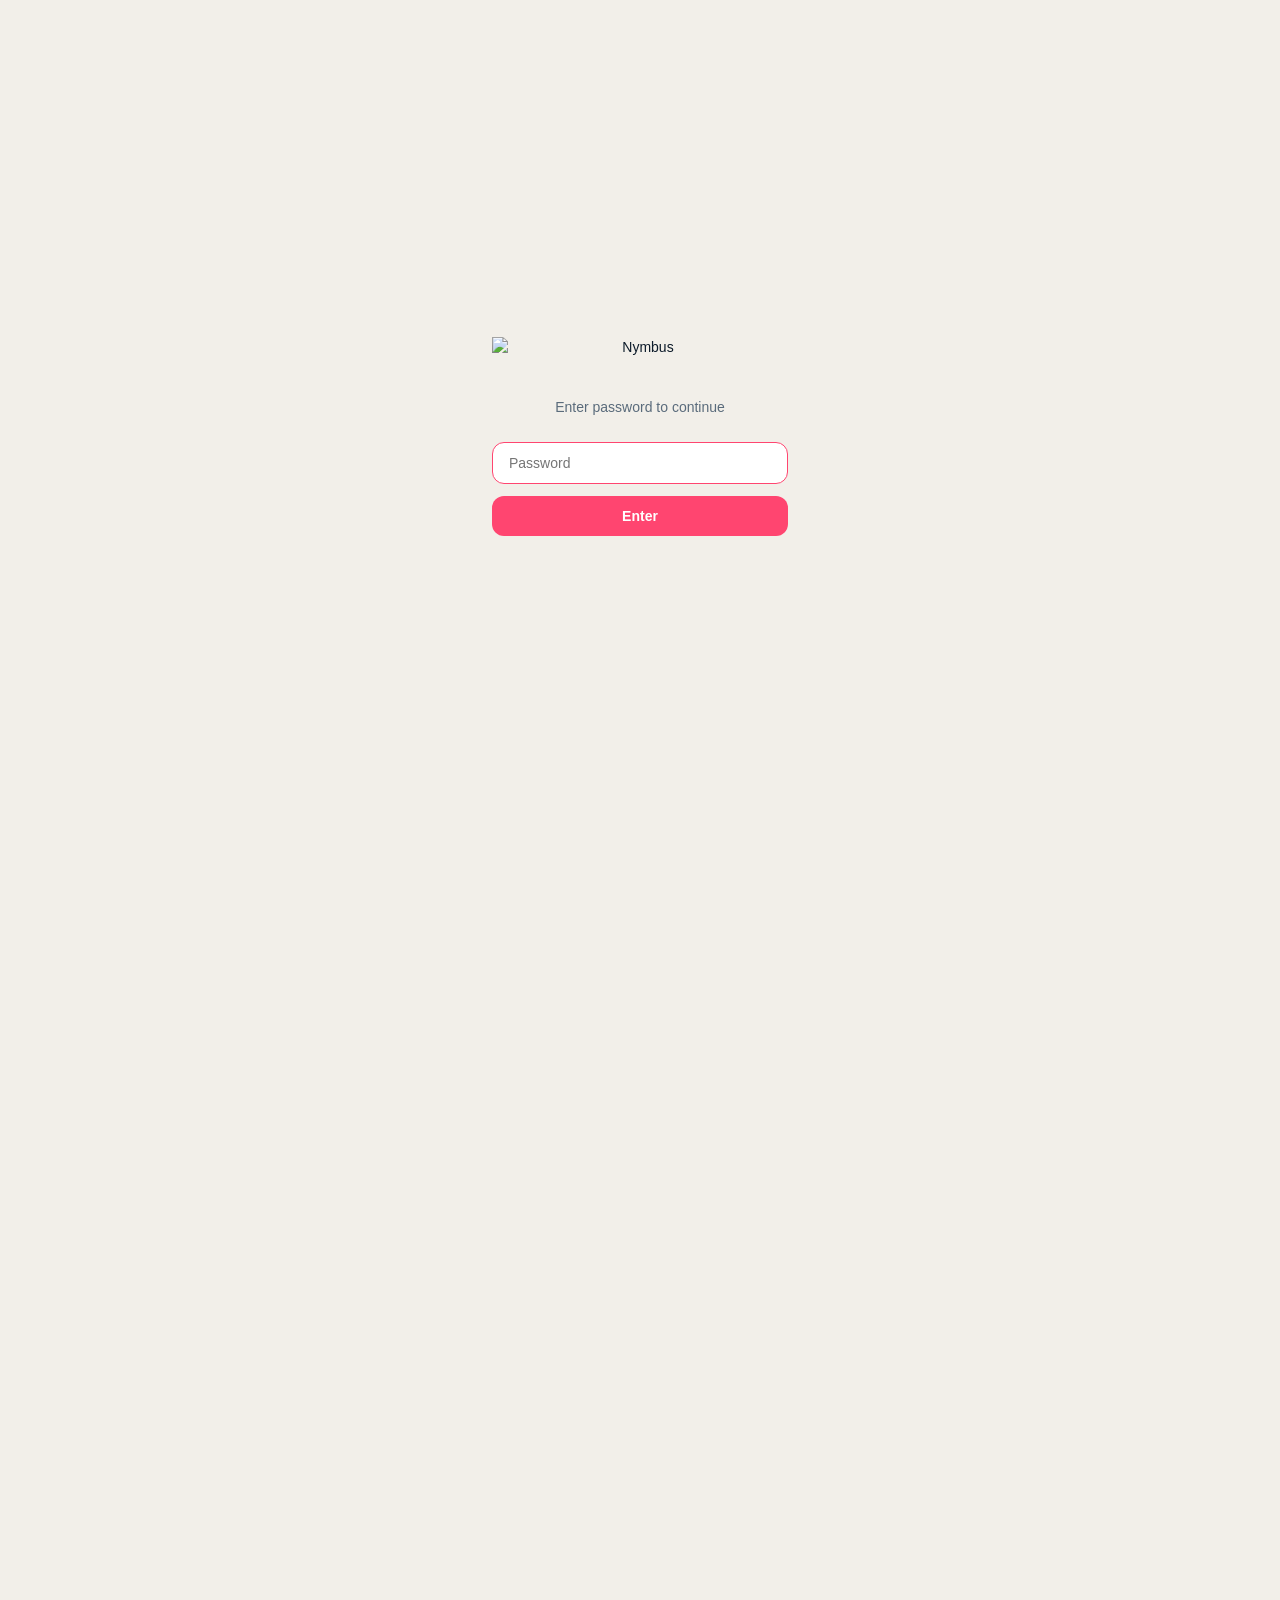
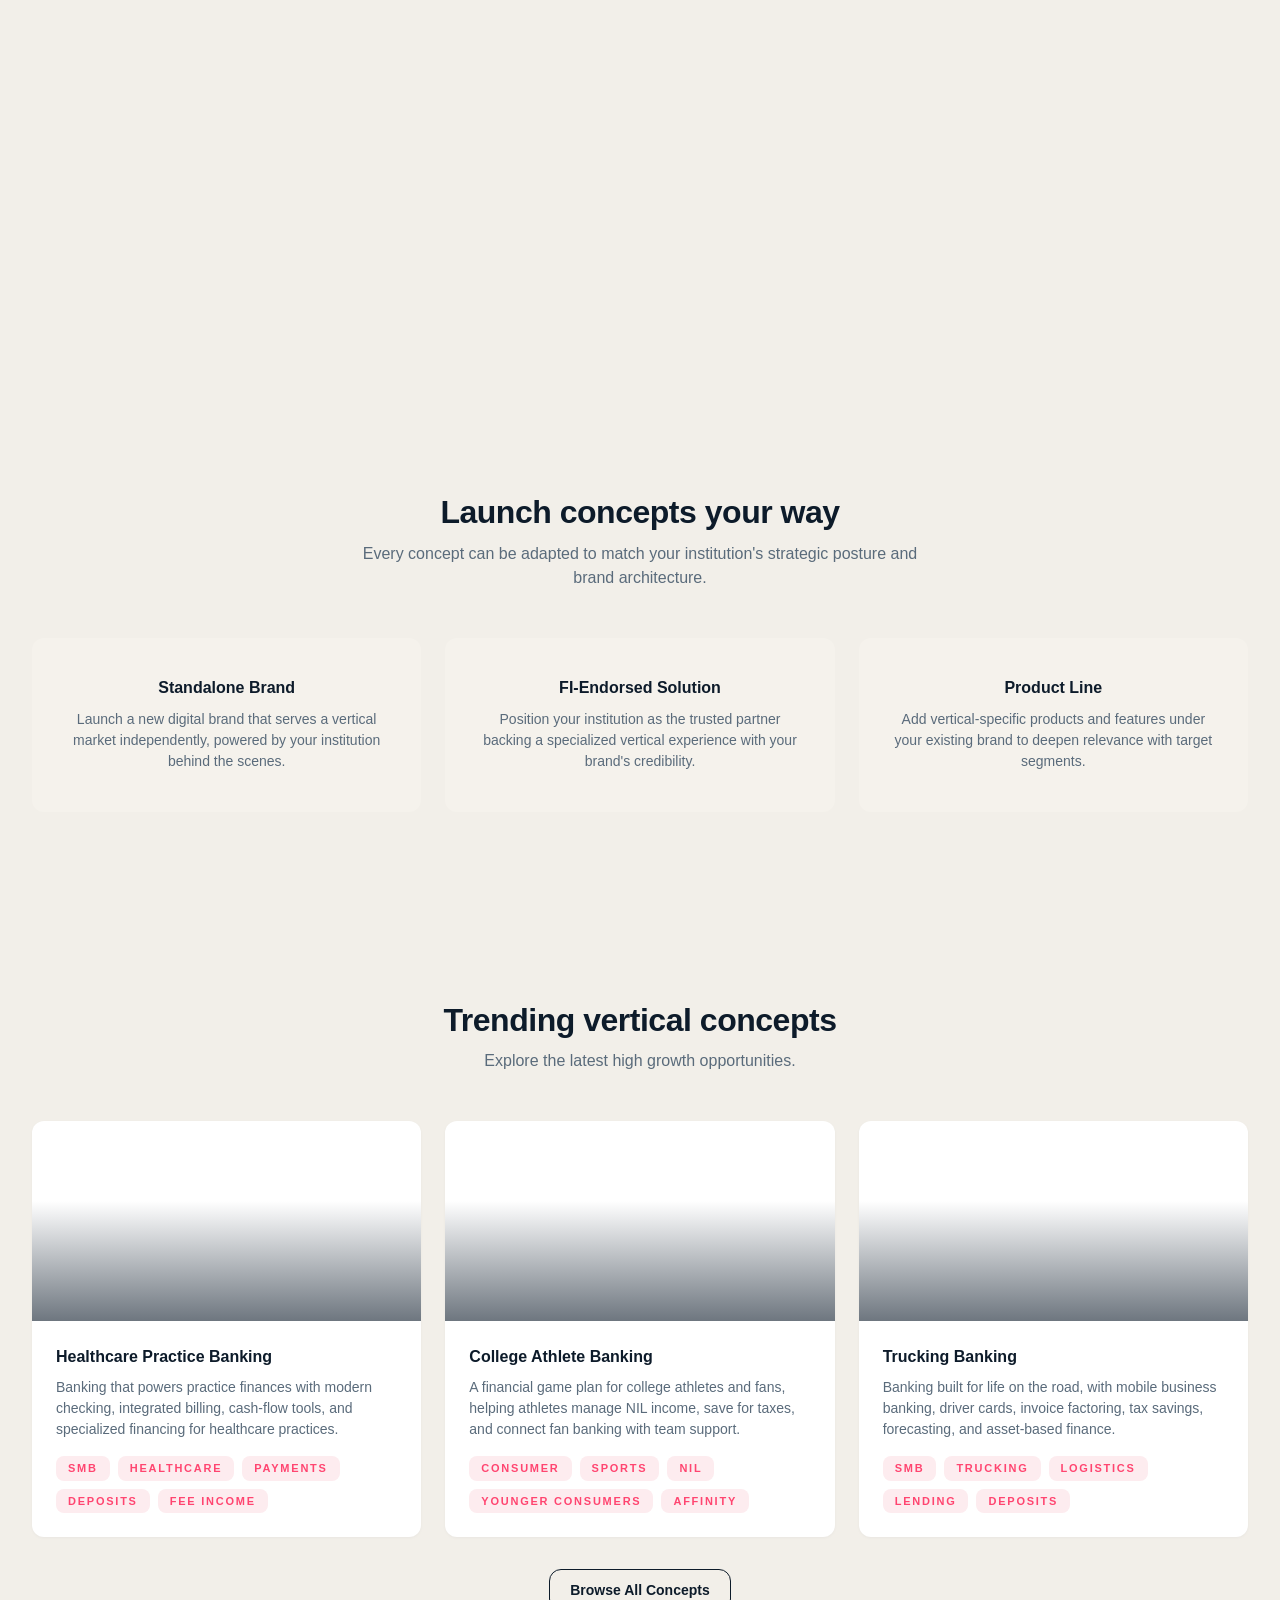
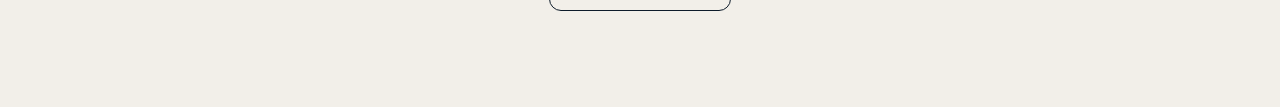
==== commit fa3cada2: "Add password gate (nymbuslabs)" ====
--- a/index.html
+++ b/index.html
@@ -7,6 +7,19 @@
   <link rel="stylesheet" href="styles.css" />
 </head>
 <body>
+  <!-- Password Gate -->
+  <div class="password-gate" id="passwordGate">
+    <div class="password-gate-inner">
+      <img src="https://res.cloudinary.com/duio2kdnj/image/upload/v1786677471/nymbus-vertical-explorer/nymbus-lockup-black.png" alt="Nymbus" class="password-gate-logo" />
+      <p class="password-gate-label">Enter password to continue</p>
+      <form class="password-gate-form" onsubmit="checkPassword(event)">
+        <input type="password" id="passwordInput" class="password-gate-input" placeholder="Password" autocomplete="off" />
+        <button type="submit" class="btn btn-primary password-gate-btn">Enter</button>
+      </form>
+      <p class="password-gate-error" id="passwordError"></p>
+    </div>
+  </div>
+
   <nav class="top-nav" id="topNav">
     <div class="nav-container">
       <a href="#" class="nav-logo" onclick="navigateTo('home')">
@@ -45,6 +58,29 @@
     </div>
   </div>
 
+  <script>
+    function checkPassword(e) {
+      e.preventDefault();
+      const input = document.getElementById('passwordInput');
+      const error = document.getElementById('passwordError');
+      if (input.value === 'nymbuslabs') {
+        sessionStorage.setItem('authenticated', 'true');
+        document.getElementById('passwordGate').classList.add('hidden');
+      } else {
+        error.textContent = 'Incorrect password';
+        input.value = '';
+        input.focus();
+      }
+    }
+    // Check on load
+    document.addEventListener('DOMContentLoaded', function() {
+      if (sessionStorage.getItem('authenticated') === 'true') {
+        document.getElementById('passwordGate').classList.add('hidden');
+      } else {
+        document.getElementById('passwordInput').focus();
+      }
+    });
+  </script>
   <script src="https://cdnjs.cloudflare.com/ajax/libs/gsap/3.12.2/gsap.min.js"></script>
   <script src="https://cdnjs.cloudflare.com/ajax/libs/gsap/3.12.2/ScrollTrigger.min.js"></script>
   <script src="data.js"></script>
--- a/styles.css
+++ b/styles.css
@@ -48,6 +48,76 @@
   --transition: all 0.28s cubic-bezier(0.4, 0, 0.2, 1);
 
   --font: 'Helvetica Neue', Helvetica, Arial, sans-serif;
+}
+
+/* --- PASSWORD GATE --- */
+.password-gate {
+  position: fixed;
+  inset: 0;
+  z-index: 9999;
+  background: var(--surface-bg);
+  display: flex;
+  align-items: center;
+  justify-content: center;
+  transition: opacity 0.4s ease, visibility 0.4s ease;
+}
+
+.password-gate.hidden {
+  opacity: 0;
+  visibility: hidden;
+  pointer-events: none;
+}
+
+.password-gate-inner {
+  text-align: center;
+  max-width: 360px;
+  width: 100%;
+  padding: 2rem;
+}
+
+.password-gate-logo {
+  height: 28px;
+  margin: 0 auto 2rem;
+}
+
+.password-gate-label {
+  font-size: 14px;
+  color: var(--ink-600);
+  margin-bottom: 1.5rem;
+}
+
+.password-gate-form {
+  display: flex;
+  flex-direction: column;
+  gap: 0.75rem;
+}
+
+.password-gate-input {
+  width: 100%;
+  padding: 12px 16px;
+  border: 1px solid var(--border);
+  border-radius: var(--radius-md);
+  font-family: var(--font);
+  font-size: 14px;
+  background: var(--surface-white);
+  color: var(--text-primary);
+  outline: none;
+  transition: border-color 0.2s ease;
+}
+
+.password-gate-input:focus {
+  border-color: var(--pink);
+}
+
+.password-gate-btn {
+  width: 100%;
+}
+
+.password-gate-error {
+  margin-top: 0.75rem;
+  font-size: 13px;
+  color: var(--pink);
+  min-height: 1.2em;
 }
 
 /* --- RESET & BASE --- */
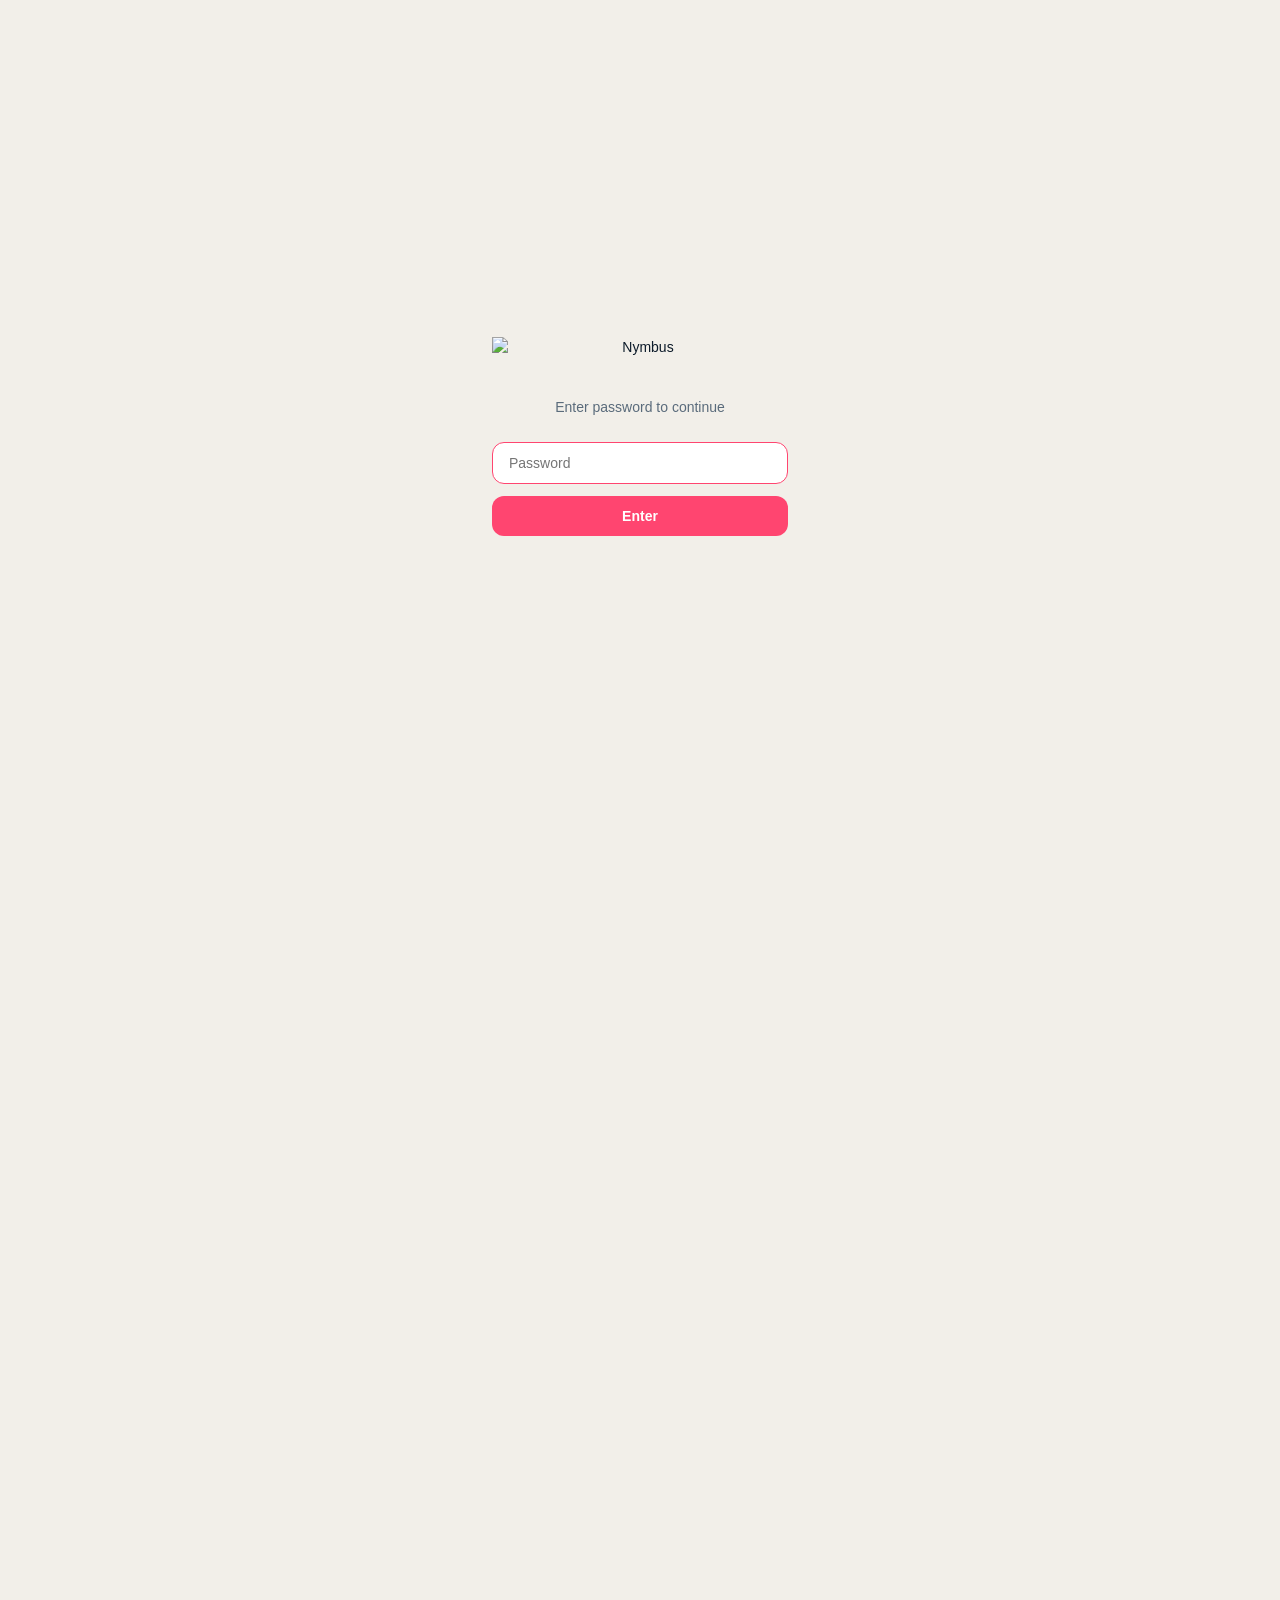
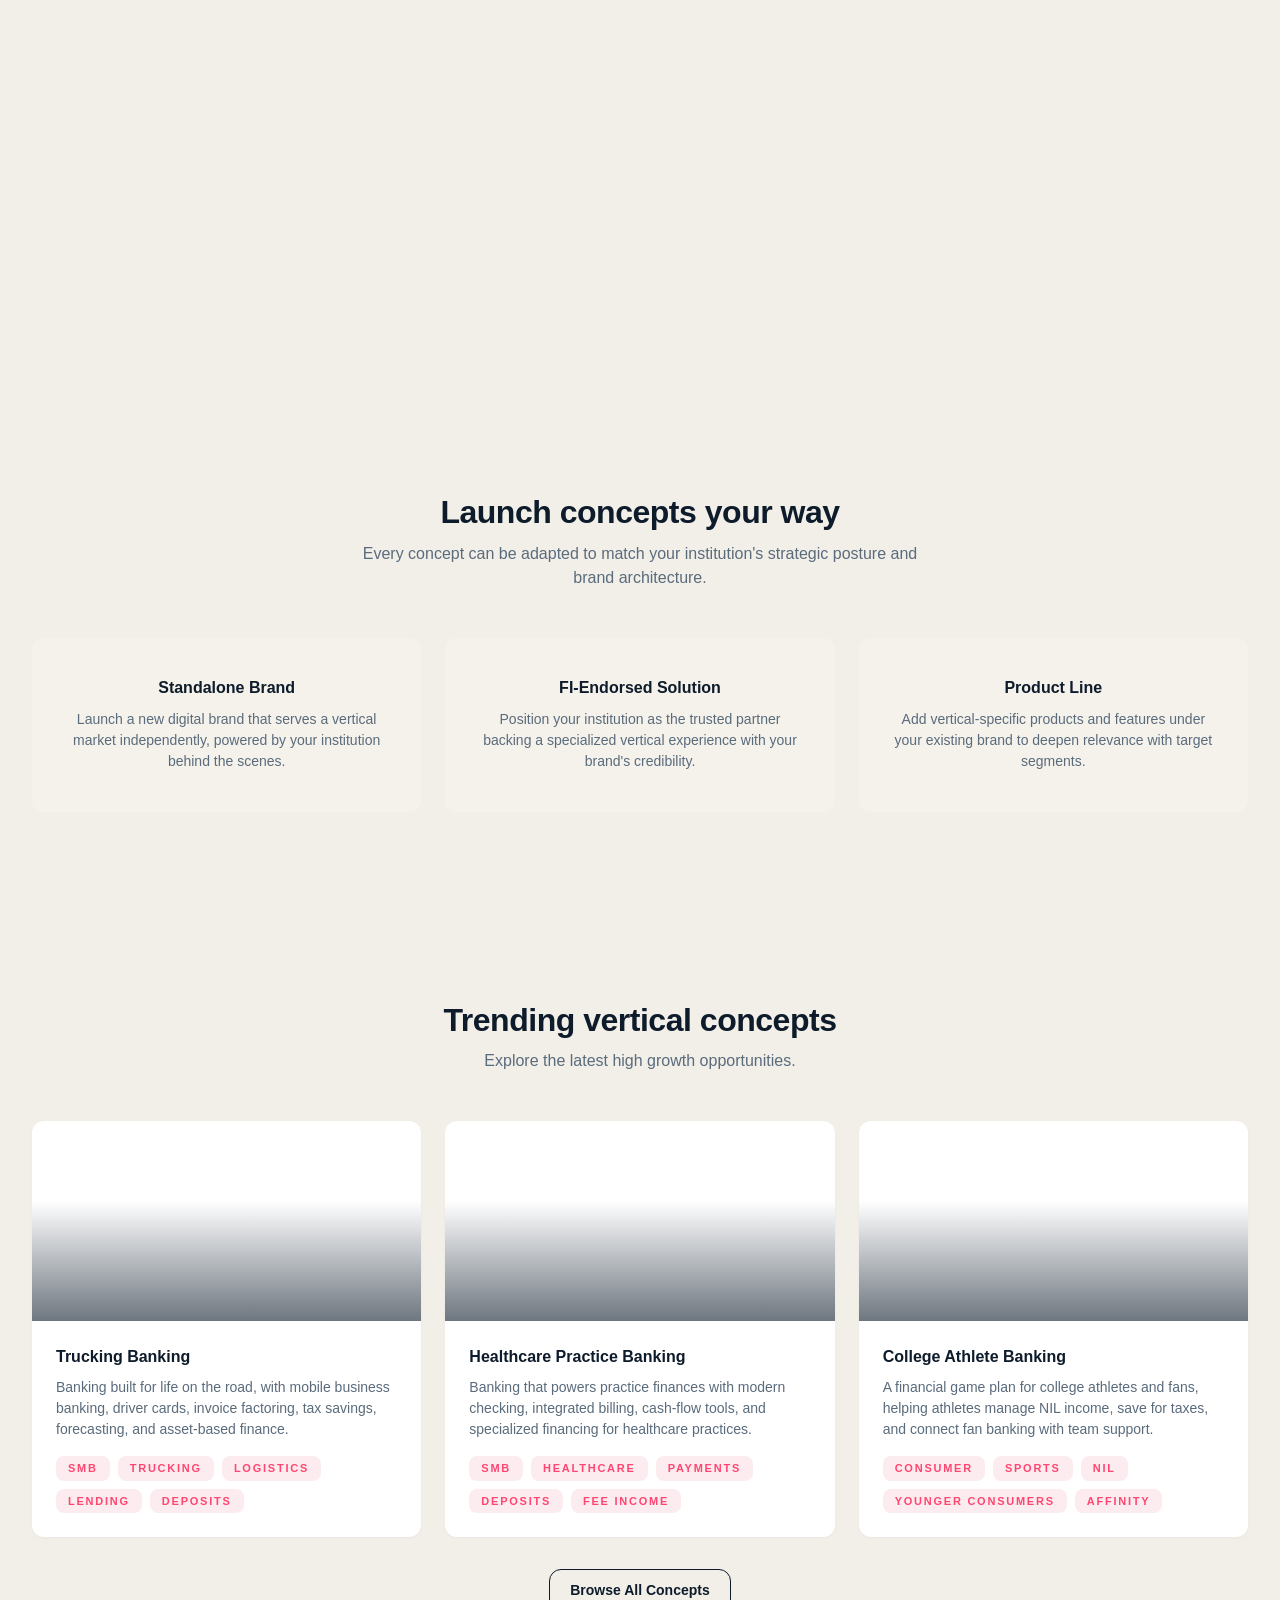
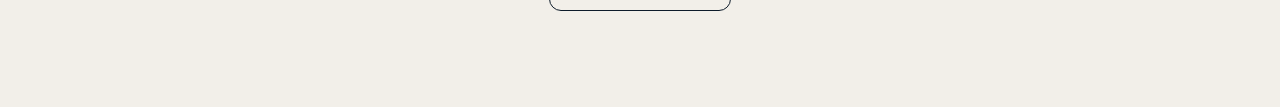
==== commit b00af935: "Add HubSpot tracking code across site" ====
--- a/index.html
+++ b/index.html
@@ -22,25 +22,25 @@
 
   <nav class="top-nav" id="topNav">
     <div class="nav-container">
-      <a href="#" class="nav-logo" onclick="navigateTo('home')">
+      <a href="javascript:void(0)" class="nav-logo" onclick="navigateTo('home')">
         <img src="https://res.cloudinary.com/duio2kdnj/image/upload/v1786677471/nymbus-vertical-explorer/nymbus-lockup-black.png" alt="Nymbus" class="logo-img" />
         <span class="logo-sub">Vertical Concept Explorer</span>
       </a>
       <div class="nav-links">
-        <a href="#" onclick="navigateTo('wizard')">Choose Growth Path</a>
-        <a href="#" onclick="navigateTo('browse')">Browse Concepts</a>
-        <a href="#" onclick="navigateTo('how-it-works')">How It Works</a>
-        <a href="#" onclick="navigateTo('strategy-room')">Strategy Room</a>
+        <a href="javascript:void(0)" onclick="navigateTo('wizard')">Choose Growth Path</a>
+        <a href="javascript:void(0)" onclick="navigateTo('browse')">Browse Concepts</a>
+        <a href="javascript:void(0)" onclick="navigateTo('how-it-works')">How It Works</a>
+        <a href="javascript:void(0)" onclick="navigateTo('strategy-room')">Strategy Room</a>
       </div>
       <button class="nav-toggle" onclick="toggleMobileNav()" aria-label="Toggle navigation">
         <span></span><span></span><span></span>
       </button>
     </div>
     <div class="mobile-nav" id="mobileNav">
-      <a href="#" onclick="navigateTo('wizard')">Choose Growth Path</a>
-      <a href="#" onclick="navigateTo('browse')">Browse Concepts</a>
-      <a href="#" onclick="navigateTo('how-it-works')">How It Works</a>
-      <a href="#" onclick="navigateTo('strategy-room')">Strategy Room</a>
+      <a href="javascript:void(0)" onclick="navigateTo('wizard')">Choose Growth Path</a>
+      <a href="javascript:void(0)" onclick="navigateTo('browse')">Browse Concepts</a>
+      <a href="javascript:void(0)" onclick="navigateTo('how-it-works')">How It Works</a>
+      <a href="javascript:void(0)" onclick="navigateTo('strategy-room')">Strategy Room</a>
     </div>
   </nav>
 
@@ -87,5 +87,7 @@
   <script src="census.js"></script>
   <script src="chat-hero.js"></script>
   <script src="app.js"></script>
+  <!-- Start of HubSpot Embed Code -->
+  <script type="text/javascript" id="hs-script-loader" async defer src="//js.hs-scripts.com/45317917.js"></script>
+  <!-- End of HubSpot Embed Code -->
 </body>
-</html>
--- a/styles.css
+++ b/styles.css
@@ -380,38 +380,7 @@
   justify-content: center;
   padding: 80px 2rem 80px;
   overflow: hidden;
-  background:
-    radial-gradient(60% 55% at 72% 18%, rgba(255, 69, 112, 0.15), transparent 70%),
-    radial-gradient(55% 55% at 10% 90%, rgba(70, 110, 180, 0.1), transparent 70%),
-    var(--ink-900);
-  animation: heroGradientShift 12s ease-in-out infinite alternate;
-}
-
-@keyframes heroGradientShift {
-  0% {
-    background:
-      radial-gradient(60% 55% at 72% 18%, rgba(255, 69, 112, 0.15), transparent 70%),
-      radial-gradient(55% 55% at 10% 90%, rgba(70, 110, 180, 0.1), transparent 70%),
-      var(--ink-900);
-  }
-  33% {
-    background:
-      radial-gradient(60% 55% at 65% 25%, rgba(255, 69, 112, 0.18), transparent 70%),
-      radial-gradient(55% 55% at 15% 80%, rgba(70, 110, 180, 0.12), transparent 70%),
-      var(--ink-900);
-  }
-  66% {
-    background:
-      radial-gradient(60% 55% at 78% 22%, rgba(230, 120, 190, 0.14), transparent 70%),
-      radial-gradient(55% 55% at 8% 85%, rgba(70, 110, 180, 0.14), transparent 70%),
-      var(--ink-900);
-  }
-  100% {
-    background:
-      radial-gradient(60% 55% at 68% 15%, rgba(255, 69, 112, 0.16), transparent 70%),
-      radial-gradient(55% 55% at 12% 92%, rgba(70, 110, 180, 0.11), transparent 70%),
-      var(--ink-900);
-  }
+  background: var(--ink-900);
 }
 
 .chat-hero.pinned-hero {
@@ -419,6 +388,15 @@
   top: 0;
   min-height: 100vh;
   padding: 0 2rem;
+}
+
+.chat-hero-video {
+  position: absolute;
+  inset: 0;
+  width: 100%;
+  height: 100%;
+  object-fit: cover;
+  z-index: 0;
 }
 
 .chat-hero-canvas {
@@ -427,6 +405,7 @@
   width: 100%;
   height: 100%;
   display: block;
+  z-index: 1;
 }
 
 .chat-hero-grain {
@@ -462,14 +441,14 @@
   font-weight: 900;
   line-height: 1.0;
   letter-spacing: -0.02em;
-  color: #fff;
+  color: var(--ink-900);
   margin-bottom: 1.5rem;
   text-transform: uppercase;
 }
 
 .chat-hero-subquestion {
   font-size: clamp(1.1rem, 2.5vw, 24px);
-  color: var(--text-on-dark-secondary);
+  color: var(--ink-600);
   line-height: 1.3;
   margin-bottom: 2rem;
   font-weight: 400;
@@ -482,15 +461,15 @@
 }
 
 .chat-prompt-box {
-  background: rgba(255, 255, 255, 0.08);
+  background: rgba(255, 255, 255, 0.85);
   backdrop-filter: blur(16px);
   -webkit-backdrop-filter: blur(16px);
-  border: 1px solid rgba(255, 255, 255, 0.15);
+  border: 1px solid rgba(13, 27, 42, 0.08);
   border-radius: 28px;
   overflow: hidden;
   transition: max-height 0.4s ease-in-out;
   max-height: 56px;
-  box-shadow: 0 8px 32px rgba(0, 0, 0, 0.2);
+  box-shadow: 0 8px 32px rgba(0, 0, 0, 0.06);
 }
 
 .chat-input-row {
@@ -513,7 +492,7 @@
   background: transparent;
   border: none;
   outline: none;
-  color: #fff;
+  color: var(--ink-900);
   font-family: var(--font);
   font-size: 1rem;
   position: relative;
@@ -525,7 +504,7 @@
   inset: 0;
   display: flex;
   align-items: center;
-  color: rgba(255, 255, 255, 0.4);
+  color: rgba(13, 27, 42, 0.4);
   font-size: 1rem;
   pointer-events: none;
   z-index: 1;
@@ -564,7 +543,7 @@
 
 .chat-divider {
   height: 1px;
-  background: rgba(255, 255, 255, 0.1);
+  background: rgba(13, 27, 42, 0.08);
   margin-bottom: 1.25rem;
 }
 
@@ -580,13 +559,13 @@
 .chat-response-heading {
   font-size: 1.15rem;
   font-weight: 700;
-  color: #fff;
+  color: var(--ink-900);
   margin-bottom: 1rem;
 }
 
 .chat-response-body {
   font-size: 0.9rem;
-  color: var(--text-on-dark-secondary);
+  color: var(--ink-600);
   line-height: 1.6;
   margin-bottom: 1.25rem;
 }
@@ -600,9 +579,9 @@
 
 .chat-option-pill {
   padding: 0.5rem 1rem;
-  background: rgba(255, 255, 255, 0.08);
-  border: 1px solid rgba(255, 255, 255, 0.15);
-  color: rgba(255, 255, 255, 0.85);
+  background: rgba(13, 27, 42, 0.05);
+  border: 1px solid rgba(13, 27, 42, 0.12);
+  color: var(--ink-900);
   font-family: var(--font);
   font-size: 0.85rem;
   font-weight: 500;
@@ -612,8 +591,8 @@
 }
 
 .chat-option-pill:hover {
-  background: rgba(255, 255, 255, 0.18);
-  border-color: rgba(255, 255, 255, 0.3);
+  background: rgba(13, 27, 42, 0.1);
+  border-color: rgba(13, 27, 42, 0.2);
   color: #fff;
 }
 
@@ -681,9 +660,9 @@
 
 .chat-action-pill {
   padding: 0.5rem 1rem;
-  background: rgba(255, 255, 255, 0.08);
-  border: 1px solid rgba(255, 255, 255, 0.15);
-  color: rgba(255, 255, 255, 0.8);
+  background: rgba(13, 27, 42, 0.05);
+  border: 1px solid rgba(13, 27, 42, 0.12);
+  color: var(--ink-700);
   font-family: var(--font);
   font-size: 0.8rem;
   font-weight: 600;
@@ -693,7 +672,7 @@
 }
 
 .chat-action-pill:hover {
-  background: rgba(255, 255, 255, 0.18);
+  background: rgba(13, 27, 42, 0.1);
 }
 
 .chat-action-pill.chat-action-primary {
@@ -718,9 +697,9 @@
 
 .chat-pill {
   padding: 0.5rem 1rem;
-  background: rgba(255, 255, 255, 0.08);
-  border: 1px solid rgba(255, 255, 255, 0.12);
-  color: rgba(255, 255, 255, 0.75);
+  background: rgba(13, 27, 42, 0.05);
+  border: 1px solid rgba(13, 27, 42, 0.12);
+  color: var(--ink-700);
   font-family: var(--font);
   font-size: 0.85rem;
   font-weight: 500;
@@ -730,9 +709,9 @@
 }
 
 .chat-pill:hover {
-  background: rgba(255, 255, 255, 0.18);
-  border-color: rgba(255, 255, 255, 0.25);
-  color: #fff;
+  background: rgba(13, 27, 42, 0.1);
+  border-color: rgba(13, 27, 42, 0.2);
+  color: var(--ink-900);
 }
 
 .chat-pill-cta {
@@ -760,6 +739,84 @@
     opacity: 1;
     transform: translateY(0);
   }
+}
+
+/* --- ANIMATED HERO BACKGROUND SECTION --- */
+.animated-hero-bg {
+  position: relative;
+  overflow: hidden;
+  min-height: 90vh;
+  display: flex;
+  align-items: center;
+  justify-content: center;
+}
+
+.animated-hero-video {
+  position: absolute;
+  inset: 0;
+  width: 100%;
+  height: 100%;
+  object-fit: cover;
+}
+
+.animated-hero-shader {
+  position: absolute;
+  inset: 0;
+  width: 100%;
+  height: 100%;
+  pointer-events: none;
+  z-index: 1;
+}
+
+.animated-hero-grain {
+  position: absolute;
+  inset: 0;
+  pointer-events: none;
+  mix-blend-mode: overlay;
+  opacity: 0.2;
+  z-index: 2;
+  background-image: url("data:image/svg+xml,%3Csvg viewBox='0 0 512 512' xmlns='http://www.w3.org/2000/svg'%3E%3Cfilter id='noise'%3E%3CfeTurbulence type='fractalNoise' baseFrequency='0.9' numOctaves='4' stitchTiles='stitch'/%3E%3C/filter%3E%3Crect width='100%25' height='100%25' filter='url(%23noise)'/%3E%3C/svg%3E");
+}
+
+.animated-hero-fade {
+  position: absolute;
+  bottom: 0;
+  left: 0;
+  right: 0;
+  height: 15%;
+  background: linear-gradient(to bottom, transparent, #fff);
+  pointer-events: none;
+  z-index: 3;
+}
+
+.animated-hero-content {
+  position: relative;
+  z-index: 10;
+  text-align: center;
+  padding: 3rem 2rem;
+  max-width: 720px;
+}
+
+.animated-hero-heading {
+  font-size: clamp(2.5rem, 5vw, 4rem);
+  font-weight: 900;
+  color: #fff;
+  margin-bottom: 1rem;
+  letter-spacing: -0.02em;
+}
+
+.animated-hero-desc {
+  font-size: 18px;
+  color: rgba(255, 255, 255, 0.85);
+  line-height: 1.6;
+  margin-bottom: 2rem;
+}
+
+.animated-hero-actions {
+  display: flex;
+  gap: 1rem;
+  justify-content: center;
+  flex-wrap: wrap;
 }
 
 /* --- BRAND MODELS SECTION --- */
@@ -1135,6 +1192,23 @@
   flex-wrap: wrap;
 }
 
+.cta-email-fallback {
+  text-align: center;
+  margin-top: 0.75rem;
+  font-size: 13px;
+  color: var(--ink-500);
+}
+
+.cta-email-fallback a {
+  color: var(--pink);
+  text-decoration: none;
+  font-weight: 600;
+}
+
+.cta-email-fallback a:hover {
+  text-decoration: underline;
+}
+
 /* --- BROWSE PAGE (Netflix-style) --- */
 .browse-page {
   padding-top: 72px;
@@ -1162,12 +1236,16 @@
 
 .browse-row {
   padding: 2rem 0;
+  max-width: 1440px;
+  margin: 0 auto;
+  padding-left: 3rem;
+  padding-right: 2rem;
 }
 
 .row-title {
   font-size: 24px;
   font-weight: 800;
-  padding: 0 2rem;
+  padding: 0;
   margin-bottom: 1.25rem;
   letter-spacing: -0.01em;
   color: var(--ink-900);
@@ -1177,7 +1255,7 @@
   display: flex;
   gap: 1.25rem;
   overflow-x: auto;
-  padding: 0 2rem 1.5rem;
+  padding: 0 0 1.5rem 0;
   scroll-snap-type: x mandatory;
   -webkit-overflow-scrolling: touch;
   scrollbar-width: none;
@@ -1190,14 +1268,17 @@
 .browse-tile {
   flex-shrink: 0;
   width: 320px;
+  aspect-ratio: 4 / 5;
+  height: 430px;
   border-radius: var(--radius-md);
   overflow: hidden;
   cursor: pointer;
   transition: var(--transition);
   scroll-snap-align: start;
-  background: var(--surface-white);
+  background: var(--ink-900);
   border: none;
   box-shadow: 0 1px 3px rgba(13, 27, 42, 0.04);
+  position: relative;
 }
 
 .browse-tile:hover {
@@ -1205,41 +1286,49 @@
   box-shadow: var(--shadow-lg);
 }
 
-.tile-image {
-  height: 180px;
+.tile-cover {
+  position: absolute;
+  inset: 0;
   background-size: cover;
   background-position: center;
-  position: relative;
-}
-
-.tile-overlay {
+  display: flex;
+  align-items: flex-end;
+}
+
+.tile-cover-gradient {
   position: absolute;
   inset: 0;
-  background: linear-gradient(180deg, transparent 30%, rgba(13, 27, 42, 0.5) 100%);
-}
-
-.tile-content {
+  background: linear-gradient(to top, rgba(0, 0, 0, 0.75) 0%, rgba(0, 0, 0, 0.3) 25%, transparent 50%);
+  pointer-events: none;
+}
+
+.tile-cover-content {
+  position: relative;
+  z-index: 2;
   padding: 1.25rem;
-}
-
-.tile-name {
-  font-size: 16px;
-  font-weight: 700;
+  width: 100%;
+}
+
+.tile-brand-logo {
+  display: block;
+  max-width: 120px;
+  height: auto;
+  margin-bottom: 0.5rem;
+}
+
+.tile-brand-name {
+  font-size: 22px;
+  font-weight: 800;
+  color: #fff;
   margin-bottom: 0.4rem;
-  color: var(--ink-900);
-}
-
-.tile-desc {
+  line-height: 1.1;
+}
+
+.tile-category-line {
   font-size: 13px;
-  color: var(--ink-600);
-  margin-bottom: 0.75rem;
-  line-height: 1.4;
-}
-
-.tile-tags {
-  display: flex;
-  flex-wrap: wrap;
-  gap: 0.4rem;
+  font-weight: 500;
+  color: rgba(255, 255, 255, 0.75);
+  letter-spacing: 0.01em;
 }
 
 /* --- CONCEPT DETAIL PAGE --- */
@@ -1281,11 +1370,19 @@
 }
 
 .concept-hero-content h1 {
-  font-size: clamp(2rem, 5vw, 3rem);
-  font-weight: 800;
+  font-size: 16px;
+  font-weight: 400;
   margin-bottom: 0.75rem;
   color: #fff;
-  letter-spacing: -0.02em;
+  letter-spacing: 0;
+}
+
+.concept-hero-logo {
+  max-width: 200px;
+  max-height: 60px;
+  height: auto;
+  display: block;
+  margin-bottom: 0.75rem;
 }
 
 .concept-hero-desc {
@@ -1347,6 +1444,33 @@
   flex-wrap: wrap;
 }
 
+.btn-experience {
+  display: inline-flex;
+  align-items: center;
+  gap: 0.5rem;
+  margin-top: 1.25rem;
+  padding: 0.65rem 1.5rem;
+  background: #fff;
+  color: var(--ink-900);
+  border-radius: 999px;
+  font-size: 14px;
+  font-weight: 700;
+  letter-spacing: 0.05em;
+  text-decoration: none;
+  transition: transform 0.2s ease, box-shadow 0.2s ease;
+  border: none;
+  cursor: pointer;
+}
+
+.btn-experience:hover {
+  transform: scale(1.04);
+  box-shadow: 0 4px 20px rgba(255, 255, 255, 0.25);
+}
+
+.btn-experience svg {
+  flex-shrink: 0;
+}
+
 .concept-body {
   padding-top: 3rem;
   padding-bottom: 4rem;
@@ -1456,6 +1580,47 @@
   border-top: 1px solid var(--border);
 }
 
+/* Concept detail inline image */
+.concept-inline-image {
+  margin-bottom: 2.5rem;
+}
+
+.concept-detail-img {
+  width: 100%;
+  border-radius: var(--radius-md);
+}
+
+/* Concept brand logo in sidebar */
+.concept-brand-logo {
+  max-width: 180px;
+  height: auto;
+  display: block;
+  margin-bottom: 1rem;
+}
+
+/* Dark variant for light/white logos */
+.source-materials-card-dark {
+  background: var(--ink-900);
+}
+
+.source-materials-card-dark h3 {
+  color: #fff;
+}
+
+.source-materials-card-dark .brand-materials-label {
+  color: rgba(255, 255, 255, 0.6);
+}
+
+.source-materials-card-dark .source-link {
+  color: var(--pink);
+  border-color: rgba(255, 255, 255, 0.2);
+}
+
+.source-materials-card-dark .source-link:hover {
+  background: rgba(255, 69, 112, 0.15);
+  border-color: var(--pink);
+}
+
 .related-section h2 {
   font-size: 24px;
   font-weight: 800;
@@ -1569,6 +1734,91 @@
   gap: 1rem;
   justify-content: center;
   flex-wrap: wrap;
+}
+
+.strategy-room-grid {
+  display: flex;
+  flex-wrap: wrap;
+  gap: 1.25rem;
+  margin-top: 2.5rem;
+  justify-content: center;
+}
+
+.strategy-tile {
+  position: relative;
+}
+
+.strategy-tile-remove {
+  position: absolute;
+  top: 0.75rem;
+  right: 0.75rem;
+  z-index: 3;
+  background: rgba(0, 0, 0, 0.6);
+  color: #fff;
+  border: 1px solid rgba(255, 255, 255, 0.2);
+  border-radius: var(--radius-sm);
+  padding: 0.3rem 0.75rem;
+  font-size: 11px;
+  font-weight: 600;
+  text-transform: uppercase;
+  letter-spacing: 0.05em;
+  cursor: pointer;
+  opacity: 0;
+  transition: opacity 0.2s ease, background 0.2s ease;
+}
+
+.strategy-tile:hover .strategy-tile-remove {
+  opacity: 1;
+}
+
+.strategy-tile-remove:hover {
+  background: rgba(220, 38, 38, 0.8);
+  border-color: rgba(220, 38, 38, 0.6);
+}
+
+.strategy-tile-wrapper {
+  display: flex;
+  flex-direction: column;
+  align-items: center;
+}
+
+.strategy-tile-census {
+  margin-top: 0.75rem;
+  text-align: center;
+  font-size: 13px;
+  color: var(--ink-600);
+  min-height: 20px;
+  opacity: 0;
+  transition: opacity 0.4s ease;
+}
+
+.strategy-tile-census.loaded {
+  opacity: 1;
+}
+
+.strategy-tile-census .census-stat-value {
+  font-weight: 800;
+  font-size: 15px;
+  color: var(--ink-900);
+}
+
+.strategy-tile-census .census-stat-label {
+  font-weight: 500;
+  color: var(--ink-500);
+}
+
+.census-loading-dot {
+  display: inline-block;
+  width: 6px;
+  height: 6px;
+  border-radius: 50%;
+  background: var(--ink-300);
+  animation: censusPulse 1s ease-in-out infinite;
+}
+
+@keyframes censusPulse {
+  0%, 100% { opacity: 0.3; }
+  50% { opacity: 1; }
 }
 
 /* --- MODAL --- */
@@ -1672,10 +1922,10 @@
 .chat-geo-input {
   width: 100%;
   padding: 0.6rem 1rem;
-  background: rgba(255, 255, 255, 0.06);
-  border: 1px solid rgba(255, 255, 255, 0.15);
+  background: rgba(13, 27, 42, 0.04);
+  border: 1px solid rgba(13, 27, 42, 0.12);
   border-radius: var(--radius-pill);
-  color: #fff;
+  color: var(--ink-900);
   font-family: var(--font);
   font-size: 0.85rem;
   outline: none;
@@ -1687,7 +1937,7 @@
 }
 
 .chat-geo-input::placeholder {
-  color: rgba(255, 255, 255, 0.4);
+  color: rgba(13, 27, 42, 0.4);
 }
 
 /* --- CENSUS SECTION (SIDEBAR) --- */
@@ -2044,6 +2294,7 @@
 
   .browse-tile {
     width: 280px;
+    height: 350px;
   }
 
   .wizard-option {
@@ -2079,6 +2330,7 @@
 
   .browse-tile {
     width: 260px;
+    height: 325px;
   }
 
   .logo-sub {
@@ -2295,11 +2547,21 @@
     max-width: 260px;
     width: auto;
   }
+
+  .browse-row {
+    padding-left: 2rem;
+    padding-right: 2rem;
+  }
 }
 
 @media (max-width: 768px) {
   .browse-hero-v2-left {
     padding: 1.5rem 1.5rem 2.5rem;
+  }
+
+  .browse-row {
+    padding-left: 1.5rem;
+    padding-right: 1.5rem;
   }
 
   .browse-hero-v2-right {
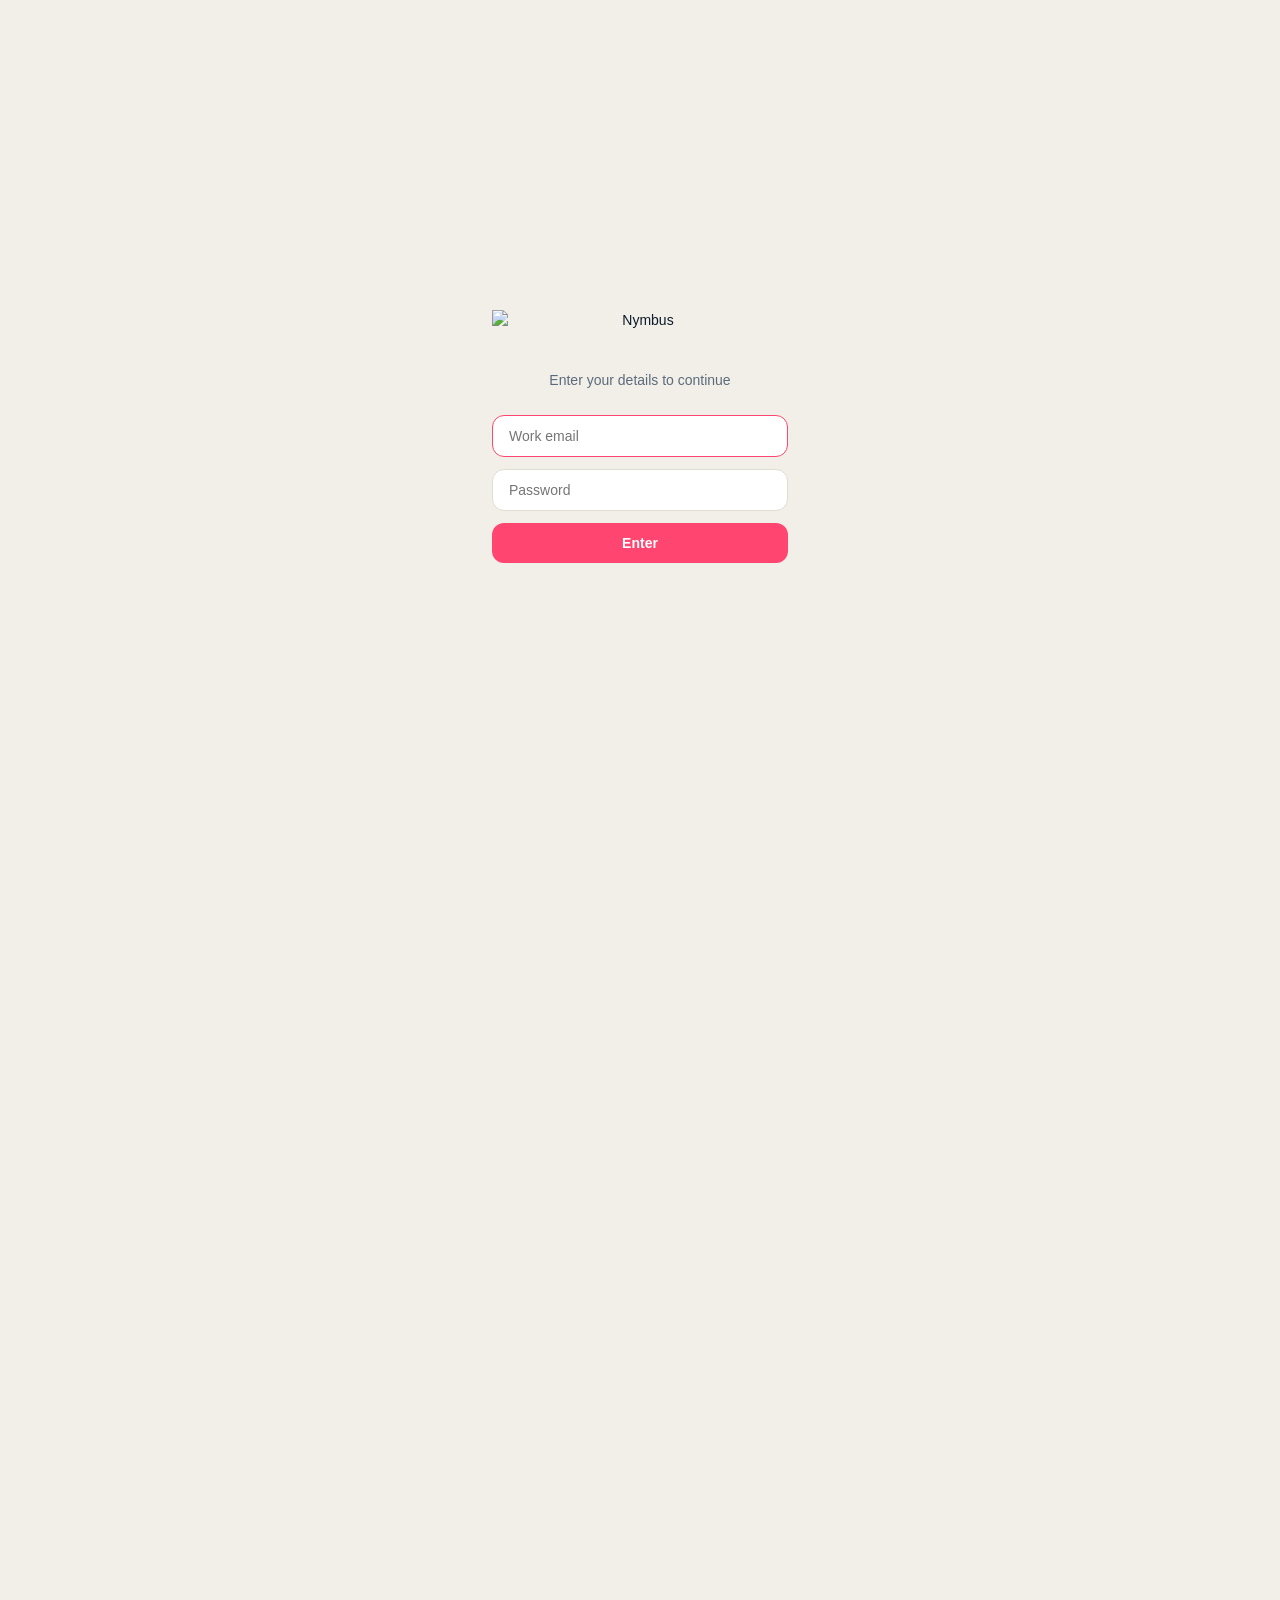
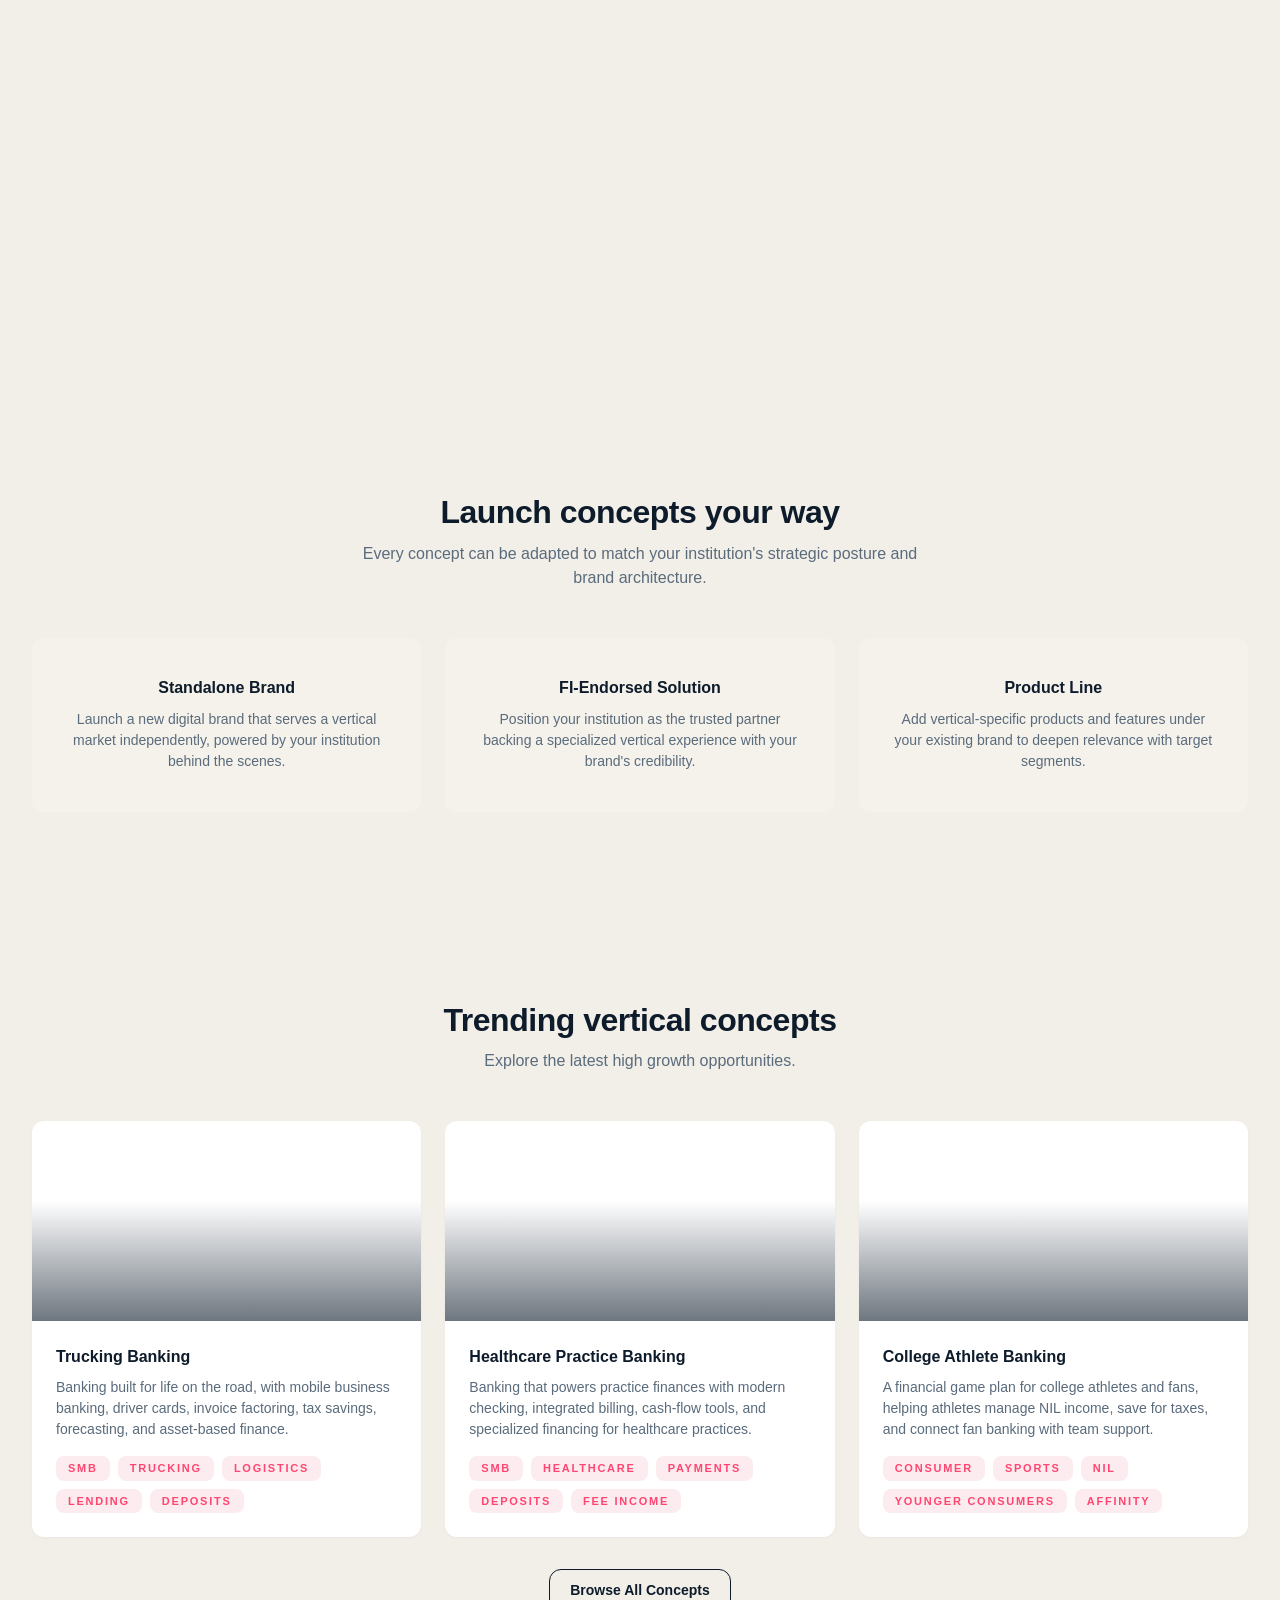
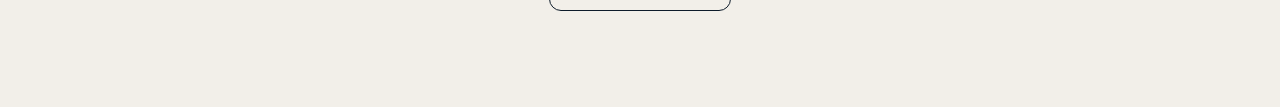
==== commit b7121a39: "Add HubSpot tracking: email capture, identify, and custom events - Add email field to password gate " ====
--- a/index.html
+++ b/index.html
@@ -11,8 +11,9 @@
   <div class="password-gate" id="passwordGate">
     <div class="password-gate-inner">
       <img src="https://res.cloudinary.com/duio2kdnj/image/upload/v1786677471/nymbus-vertical-explorer/nymbus-lockup-black.png" alt="Nymbus" class="password-gate-logo" />
-      <p class="password-gate-label">Enter password to continue</p>
+      <p class="password-gate-label">Enter your details to continue</p>
       <form class="password-gate-form" onsubmit="checkPassword(event)">
+        <input type="email" id="emailInput" class="password-gate-input" placeholder="Work email" autocomplete="email" required />
         <input type="password" id="passwordInput" class="password-gate-input" placeholder="Password" autocomplete="off" />
         <button type="submit" class="btn btn-primary password-gate-btn">Enter</button>
       </form>
@@ -59,25 +60,124 @@
   </div>
 
   <script>
+    // ============================================================
+    // HUBSPOT IDENTIFICATION & TRACKING
+    // ============================================================
+    (function(){
+      var _hsq = window._hsq = window._hsq || [];
+      
+      // Identify user to HubSpot (creates contact if doesn't exist)
+      function hsIdentify(email) {
+        if (!email || !email.includes('@')) return;
+        if (sessionStorage.getItem('hs_email') === email) return; // don't re-fire
+        sessionStorage.setItem('hs_email', email);
+        _hsq.push(['identify', { email: email }]);
+        _hsq.push(['trackPageView']);
+      }
+      
+      // Check URL param on load: ?email=person@company.com
+      var urlEmail = new URLSearchParams(location.search).get('email');
+      if (urlEmail) hsIdentify(urlEmail);
+      
+      // Expose globally
+      window.hsIdentify = hsIdentify;
+    })();
+
+    // ============================================================
+    // CUSTOM EVENT TRACKING
+    // ============================================================
+    var _conceptViewStart = null;
+    var _currentConceptId = null;
+
+    // Track when user starts viewing a concept
+    function trackConceptViewStart(conceptId, conceptName) {
+      // If switching concepts, track time on previous one
+      if (_currentConceptId && _currentConceptId !== conceptId) {
+        trackConceptViewEnd();
+      }
+      _currentConceptId = conceptId;
+      _conceptViewStart = Date.now();
+      
+      var _hsq = window._hsq = window._hsq || [];
+      _hsq.push(['trackCustomBehavioralEvent', {
+        name: 'pe45317917_viewed_concept',
+        properties: {
+          concept_id: conceptId,
+          concept_name: conceptName
+        }
+      }]);
+    }
+
+    // Track time spent when leaving concept
+    function trackConceptViewEnd() {
+      if (!_conceptViewStart || !_currentConceptId) return;
+      var timeSpent = Math.round((Date.now() - _conceptViewStart) / 1000);
+      
+      var _hsq = window._hsq = window._hsq || [];
+      _hsq.push(['trackCustomBehavioralEvent', {
+        name: 'pe45317917_concept_time_spent',
+        properties: {
+          concept_id: _currentConceptId,
+          time_on_concept_seconds: timeSpent
+        }
+      }]);
+      
+      _conceptViewStart = null;
+      _currentConceptId = null;
+    }
+
+    // Track Strategy Room additions
+    function trackStrategyRoomAdd(conceptId, conceptName) {
+      var _hsq = window._hsq = window._hsq || [];
+      _hsq.push(['trackCustomBehavioralEvent', {
+        name: 'pe45317917_added_to_strategy_room',
+        properties: {
+          concept_id: conceptId,
+          concept_name: conceptName
+        }
+      }]);
+    }
+
+    // Track time when user leaves page
+    window.addEventListener('beforeunload', trackConceptViewEnd);
+
+    // Expose tracking functions globally
+    window.trackConceptViewStart = trackConceptViewStart;
+    window.trackConceptViewEnd = trackConceptViewEnd;
+    window.trackStrategyRoomAdd = trackStrategyRoomAdd;
+
+    // ============================================================
+    // PASSWORD GATE
+    // ============================================================
     function checkPassword(e) {
       e.preventDefault();
-      const input = document.getElementById('passwordInput');
+      const emailInput = document.getElementById('emailInput');
+      const passwordInput = document.getElementById('passwordInput');
       const error = document.getElementById('passwordError');
-      if (input.value === 'nymbuslabs') {
+      
+      if (passwordInput.value === 'nymbuslabs') {
+        // Identify to HubSpot
+        if (emailInput.value) {
+          window.hsIdentify(emailInput.value);
+        }
         sessionStorage.setItem('authenticated', 'true');
         document.getElementById('passwordGate').classList.add('hidden');
       } else {
         error.textContent = 'Incorrect password';
-        input.value = '';
-        input.focus();
+        passwordInput.value = '';
+        passwordInput.focus();
       }
     }
+
     // Check on load
     document.addEventListener('DOMContentLoaded', function() {
       if (sessionStorage.getItem('authenticated') === 'true') {
         document.getElementById('passwordGate').classList.add('hidden');
+        // Re-identify if we have stored email (for returning sessions)
+        var storedEmail = sessionStorage.getItem('hs_email');
+        if (storedEmail) window.hsIdentify(storedEmail);
       } else {
-        document.getElementById('passwordInput').focus();
+        document.getElementById('emailInput').focus();
       }
     });
   </script>
@@ -85,6 +185,7 @@
   <script src="https://cdnjs.cloudflare.com/ajax/libs/gsap/3.12.2/ScrollTrigger.min.js"></script>
   <script src="data.js"></script>
   <script src="census.js"></script>
+  <script src="bls-oes-api.js"></script>
   <script src="chat-hero.js"></script>
   <script src="app.js"></script>
   <!-- Start of HubSpot Embed Code -->
--- a/styles.css
+++ b/styles.css
@@ -609,15 +609,15 @@
   align-items: center;
   gap: 0.75rem;
   padding: 0.6rem;
-  background: rgba(255, 255, 255, 0.05);
-  border: 1px solid rgba(255, 255, 255, 0.1);
+  background: rgba(13, 27, 42, 0.03);
+  border: 1px solid rgba(13, 27, 42, 0.1);
   border-radius: var(--radius-md);
   cursor: pointer;
   transition: all 0.2s ease;
 }
 
 .chat-result-card:hover {
-  background: rgba(255, 255, 255, 0.12);
+  background: rgba(13, 27, 42, 0.06);
   border-color: rgba(255, 69, 112, 0.3);
 }
 
@@ -640,12 +640,12 @@
 .chat-result-name {
   font-size: 0.9rem;
   font-weight: 600;
-  color: #fff;
+  color: var(--ink-900);
 }
 
 .chat-result-desc {
   font-size: 0.75rem;
-  color: rgba(255, 255, 255, 0.5);
+  color: var(--ink-600);
   white-space: nowrap;
   overflow: hidden;
   text-overflow: ellipsis;
@@ -2080,6 +2080,61 @@
   opacity: 0.6;
 }
 
+/* --- BLS OES WORKFORCE SIDEBAR --- */
+.bls-oes-sidebar-card {
+  background: var(--surface-tint);
+  border: none;
+  border-radius: var(--radius-md);
+  padding: 1.5rem;
+  margin-bottom: 1.5rem;
+}
+
+.bls-oes-sidebar-card h3 {
+  font-size: 16px;
+  font-weight: 700;
+  margin-bottom: 0.4rem;
+  color: var(--ink-900);
+}
+
+.bls-occ-breakdown {
+  margin-top: 0.75rem;
+  padding-top: 0.75rem;
+  border-top: 1px solid var(--border);
+}
+
+.bls-occ-header {
+  font-size: 11px;
+  font-weight: 700;
+  text-transform: uppercase;
+  letter-spacing: 0.08em;
+  color: var(--ink-600);
+  margin-bottom: 0.5rem;
+}
+
+.bls-occ-row {
+  display: flex;
+  flex-direction: column;
+  gap: 0.15rem;
+  padding: 0.4rem 0;
+  border-bottom: 1px solid rgba(0,0,0,0.04);
+}
+
+.bls-occ-row:last-child {
+  border-bottom: none;
+}
+
+.bls-occ-name {
+  font-size: 12px;
+  font-weight: 600;
+  color: var(--ink-900);
+  line-height: 1.3;
+}
+
+.bls-occ-stats {
+  font-size: 11px;
+  color: var(--ink-600);
+}
+
 /* --- BUILD YOUR OWN PAGE --- */
 .build-your-own-page {
   padding: 140px 0 80px;
